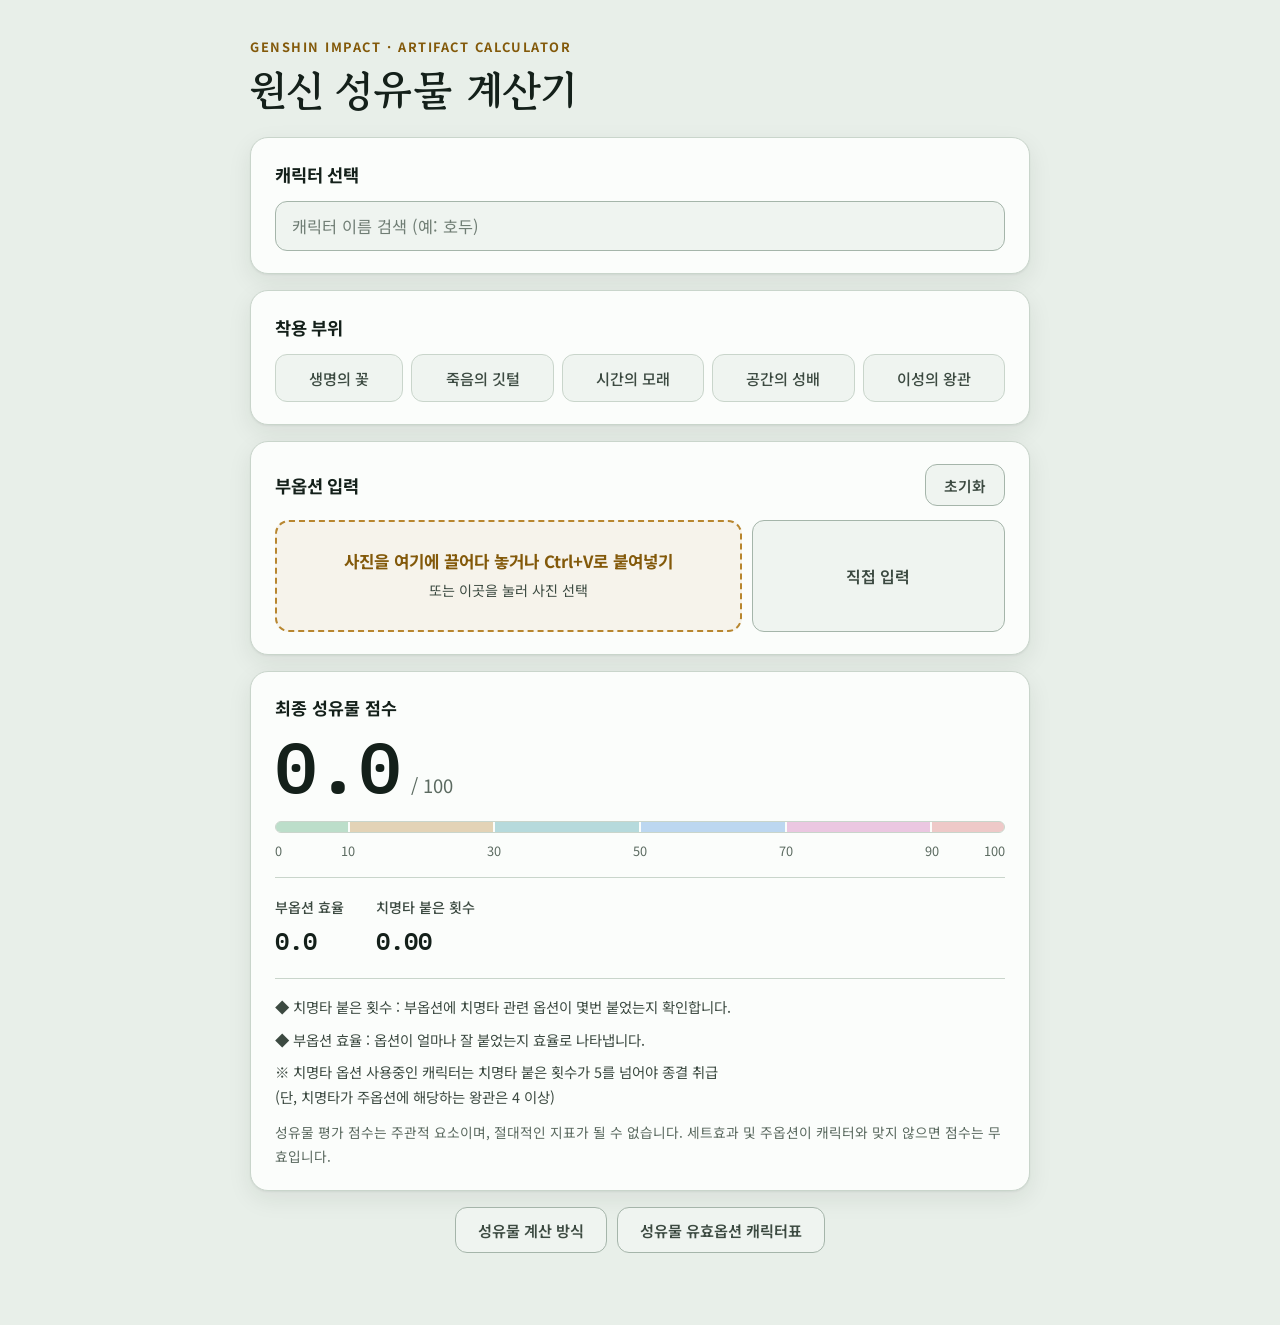
==== index.html @ 7a1e6293 "원신 성유물 계산기 배포 준비" ====
<!doctype html><html lang="ko"><head><meta charset="utf-8"><meta name="viewport" content="width=device-width, initial-scale=1"><title>원신 성유물 계산기</title>
<meta name="description" content="원신 성유물 스크린샷을 올리면 부옵션을 자동으로 읽고 0~100점으로 점수를 계산해 주는 무료 계산기">
<meta property="og:type" content="website"><meta property="og:title" content="원신 성유물 계산기"><meta property="og:description" content="스크린샷만 올리면 성유물 부옵션을 읽어서 0~100점으로 계산해 드려요">
<link rel="icon" href="data:image/svg+xml,%3Csvg xmlns='http://www.w3.org/2000/svg' viewBox='0 0 64 64'%3E%3Crect width='64' height='64' rx='14' fill='%23162220'/%3E%3Cpath d='M32 8l18 24-18 24-18-24z' fill='%23D9A85B'/%3E%3C/svg%3E">
<link rel="stylesheet" href="https://fonts.googleapis.com/css2?family=Gowun+Batang:wght@700&family=IBM+Plex+Mono:wght@500;600&family=Noto+Sans+KR:wght@400;500;700&display=swap">
<script src="tess/tesseract.min.js"></script>
<style>
  :root{
    --bg:#E8EFE9;
    --surface:#FBFDFB;
    --surface-2:#EFF4F0;
    --ink:#14201A;
    --ink-soft:#3C4A41;
    --ink-faint:#5B6A60;
    --border:#C9D5CB;
    --border-strong:#A5B5AA;
    --accent:#B8862F;
    --accent-text:#83590A;
    --ok:#1E9E5A;
    --t0:#1B8D4D;
    --t1:#A46505;
    --t2:#057F8B;
    --t3:#1B73D3;
    --t4:#C03C9F;
    --t5:#CB4247;
    --danger:#B83C2B;
    --shadow: 0 1px 2px rgba(20,32,26,0.06), 0 8px 24px rgba(20,32,26,0.08);
  }
  @media (prefers-color-scheme: dark){
    :root:not([data-theme="light"]){
      --bg:#0E1513;
      --surface:#16211E;
      --surface-2:#1D2C28;
      --ink:#EFF4EF;
      --ink-soft:#C5D1C8;
      --ink-faint:#95A69B;
      --border:#2B3A36;
      --border-strong:#41544B;
      --accent:#D9A85B;
      --accent-text:#EBC27A;
      --ok:#3DCB86;
      --t0:#3FB673;
      --t1:#D9932B;
      --t2:#2BB3C0;
      --t3:#4A9CF0;
      --t4:#E05DC0;
      --t5:#EE6468;
      --danger:#EE8C7B;
      --shadow: 0 1px 2px rgba(0,0,0,0.4), 0 12px 28px rgba(0,0,0,0.4);
    }
  }
  :root[data-theme="dark"]{
    --bg:#0E1513;
    --surface:#16211E;
    --surface-2:#1D2C28;
    --ink:#EFF4EF;
    --ink-soft:#C5D1C8;
    --ink-faint:#95A69B;
    --border:#2B3A36;
    --border-strong:#41544B;
    --accent:#D9A85B;
    --accent-text:#EBC27A;
    --ok:#3DCB86;
    --t0:#3FB673;
    --t1:#D9932B;
    --t2:#2BB3C0;
    --t3:#4A9CF0;
    --t4:#E05DC0;
    --t5:#EE6468;
    --danger:#EE8C7B;
    --shadow: 0 1px 2px rgba(0,0,0,0.4), 0 12px 28px rgba(0,0,0,0.4);
  }

  *{box-sizing:border-box;}
  [hidden]{display:none !important;}
  html{ -webkit-text-size-adjust:100%; }
  body{
    margin:0;
    background:var(--bg);
    color:var(--ink);
    font-family:'Noto Sans KR','Pretendard','Apple SD Gothic Neo','Malgun Gothic',system-ui,sans-serif;
    font-size:16px;
    line-height:1.65;
    -webkit-font-smoothing:antialiased;
  }
  .wrap{ max-width:820px; margin:0 auto; padding:0 20px 72px; }
  h1,h2,h3{ margin:0; text-wrap:balance; }
  h1{ font-family:'Gowun Batang','Noto Sans KR',serif; font-weight:700; }
  h2,h3{ font-weight:700; letter-spacing:-0.01em; }
  .mono{ font-family:'IBM Plex Mono',ui-monospace,monospace; font-variant-numeric:tabular-nums; }
  select, input, button{ font-family:inherit; }

  .topbar{ padding:36px 0 22px; }
  .eyebrow{ font-size:0.8rem; letter-spacing:0.12em; text-transform:uppercase; color:var(--accent-text); font-weight:700; }
  .topbar h1{ font-size:clamp(1.9rem,5vw,2.6rem); margin-top:6px; line-height:1.25; }

  .card{
    background:var(--surface); border:1px solid var(--border); border-radius:18px;
    box-shadow:var(--shadow); padding:22px 24px; margin-bottom:16px;
  }
  .card h2{ font-size:1.1rem; margin-bottom:12px; }
  .card .hint{ font-size:0.9rem; color:var(--ink-soft); margin:-6px 0 12px; display:block; }

  /* ---------- character picker ---------- */
  .char-search{ position:relative; }
  .char-search input[type="text"]{ height:50px; font-size:1.02rem; padding:0 16px; border-radius:12px; }
  .char-confirm{
    margin-top:8px; font-size:0.9rem; color:var(--ink-soft);
    display:flex; align-items:center; gap:8px; flex-wrap:wrap;
  }
  .char-confirm:empty{ display:none; }
  .char-confirm.unmatched{ color:var(--ink-faint); }

  /* ---------- slot picker ---------- */
  .slot-picker{ display:flex; gap:8px; flex-wrap:wrap; }
  .slot-btn{
    flex:1 1 auto; min-width:92px; min-height:48px; text-align:center; background:var(--surface-2);
    border:1px solid var(--border); color:var(--ink-soft); padding:8px 10px;
    border-radius:12px; font-size:0.95rem; font-weight:500; cursor:pointer;
    transition:background-color .15s ease, border-color .15s ease, color .15s ease;
  }
  .slot-btn:hover{ border-color:var(--border-strong); color:var(--ink); }
  .slot-btn.active{
    border-color:var(--accent); color:var(--accent-text); font-weight:700;
    background:color-mix(in srgb, var(--accent) 16%, var(--surface));
    box-shadow:inset 0 0 0 1px var(--accent);
  }
  .slot-btn:focus-visible, button:focus-visible, select:focus-visible, input:focus-visible, summary:focus-visible{
    outline:3px solid color-mix(in srgb, var(--accent) 60%, transparent); outline-offset:2px;
  }

  /* ---------- result ---------- */
  .result__top{ display:flex; flex-wrap:wrap; align-items:flex-end; gap:16px; justify-content:space-between; }
  .result__score{ display:flex; align-items:baseline; gap:10px; }
  .result__score .num{ font-size:clamp(3rem,11vw,4.4rem); font-weight:600; line-height:1; }
  .result__score .of100{ color:var(--ink-faint); font-size:1.15rem; }
  .result__label{ font-size:1.08rem; font-weight:700; margin-bottom:8px; }
  .pill{
    display:inline-flex; align-items:center; gap:8px;
    padding:7px 16px; border-radius:999px;
    font-size:1rem; font-weight:700; white-space:nowrap;
  }
  .pill__dot{ width:9px; height:9px; border-radius:50%; background:currentColor; }
  .gauge-track{
    position:relative; height:12px; border-radius:999px; overflow:hidden;
    display:flex; border:1px solid var(--border); margin-top:20px;
  }
  .gauge-track .zone{ display:block; height:100%; opacity:0.28; }
  .gauge-fill{
    position:absolute; left:0; top:0; bottom:0; width:0; background:var(--border-strong);
    transition:width 0.25s ease, background-color 0.25s ease;
  }
  .gauge-cut{ position:absolute; top:0; bottom:0; width:2px; background:var(--surface); transform:translateX(-1px); }
  .gauge-ticks{ position:relative; height:1.3em; margin-top:7px; font-size:0.8rem; color:var(--ink-faint); }
  .gauge-ticks span{ position:absolute; top:0; transform:translateX(-50%); }
  .gauge-ticks span:first-child{ transform:none; }
  .gauge-ticks span:last-child{ transform:translateX(-100%); }
  #score100{ transition:color 0.25s ease; }
  @media (prefers-reduced-motion: reduce){
    .gauge-fill, #score100{ transition:none; }
  }
  .stat-row{
    display:flex; gap:32px; margin-top:20px; padding-top:18px;
    border-top:1px solid var(--border); flex-wrap:wrap;
  }
  .stat-row .item .k{ font-size:0.88rem; color:var(--ink-soft); font-weight:500; }
  .stat-row .item .v{ font-size:1.5rem; font-weight:600; margin-top:2px; }
  .notes{ margin-top:18px; padding-top:16px; border-top:1px solid var(--border); font-size:0.9rem; color:var(--ink-soft); line-height:1.7; }
  .notes p{ margin:0 0 8px; }
  .notes .notes__warn{ margin:12px 0 0; color:var(--ink-faint); font-size:0.86rem; }

  /* ---------- checkboxes ---------- */
  .check{ display:inline-flex; align-items:center; gap:12px; cursor:pointer; color:var(--ink); font-size:1rem; }
  .cbx{
    appearance:none; -webkit-appearance:none; flex:none; margin:0; cursor:pointer;
    width:26px; height:26px; border-radius:8px; border:2px solid var(--border-strong);
    background:var(--surface-2); display:inline-grid; place-content:center;
    transition:background-color .12s ease, border-color .12s ease, box-shadow .12s ease;
  }
  .cbx::after{
    content:""; width:13px; height:7px; margin-top:-2px;
    border-left:3px solid #fff; border-bottom:3px solid #fff;
    transform:rotate(-45deg) scale(0); transition:transform .12s ease;
  }
  .cbx:hover:not(:disabled){ border-color:var(--ok); }
  .cbx:checked{
    background:var(--ok); border-color:var(--ok);
    box-shadow:0 0 0 4px color-mix(in srgb, var(--ok) 22%, transparent);
  }
  .cbx:checked::after{ transform:rotate(-45deg) scale(1); }
  .cbx:disabled{ cursor:not-allowed; opacity:0.4; }
  .cbx:checked:disabled{ opacity:1; box-shadow:none; }

  .corr-row{
    display:flex; align-items:center; padding:12px 0; border-bottom:1px solid var(--border);
  }
  .corr-row:first-child{ padding-top:4px; }
  .corr-row:last-child{ border-bottom:none; padding-bottom:0; }

  .substat-row{ display:grid; grid-template-columns:auto 1fr 104px; gap:12px; align-items:center; margin-bottom:12px; }
  .valid-check{ display:inline-flex; cursor:pointer; }
  select, input[type="number"], input[type="text"], input[type="password"]{
    background:var(--surface-2); border:1px solid var(--border-strong); color:var(--ink);
    border-radius:10px; height:46px; padding:0 14px; font-size:1rem; width:100%;
  }
  select{
    appearance:none; -webkit-appearance:none; padding-right:38px;
    background-image:url("data:image/svg+xml,%3Csvg xmlns='http://www.w3.org/2000/svg' width='14' height='9' viewBox='0 0 14 9'%3E%3Cpath d='M1.5 1.5 7 7l5.5-5.5' fill='none' stroke='%238A9A90' stroke-width='2' stroke-linecap='round' stroke-linejoin='round'/%3E%3C/svg%3E");
    background-repeat:no-repeat; background-position:right 14px center;
  }
  input::placeholder{ color:var(--ink-faint); opacity:0.85; }
  select:disabled, input[type="number"]:disabled{ opacity:0.8; cursor:not-allowed; }

  /* ---------- buttons ---------- */
  .reset-btn, .manual-btn, .edit-btn, .foot-btn{
    cursor:pointer; background:var(--surface-2); color:var(--ink-soft);
    border:1px solid var(--border-strong); min-height:42px; padding:0 18px; border-radius:12px;
    font-size:0.92rem; font-weight:600;
    transition:border-color .15s ease, color .15s ease, background-color .15s ease;
  }
  .reset-btn:hover, .manual-btn:hover, .edit-btn:hover, .foot-btn:hover{ border-color:var(--accent); color:var(--accent-text); }
  .manual-btn:disabled{ opacity:0.5; cursor:not-allowed; }
  .apply-btn{
    cursor:pointer; background:var(--accent); color:#16211B; border:1px solid var(--accent);
    min-height:44px; padding:0 30px; border-radius:12px; font-size:1rem; font-weight:700;
  }
  .apply-btn:hover{ filter:brightness(1.07); }

  /* ---------- photo upload ---------- */
  .photo-btn{
    position:relative; flex:2 1 0; cursor:pointer;
    display:flex; flex-direction:column; align-items:center; justify-content:center; gap:6px;
    text-align:center; padding:26px 16px; min-height:112px;
    border:2px dashed var(--accent); border-radius:14px; color:var(--accent-text);
    background:color-mix(in srgb, var(--accent) 8%, var(--surface));
    transition:background-color 0.15s ease, border-color 0.15s ease;
  }
  .photo-btn:hover, .photo-btn:focus-within{ background:color-mix(in srgb, var(--accent) 16%, var(--surface)); }
  .photo-btn__title{ font-size:1.05rem; font-weight:700; line-height:1.4; }
  .photo-btn__sub{ font-size:0.88rem; font-weight:400; color:var(--ink-soft); }
  .drag-over .photo-btn{ background:color-mix(in srgb, var(--accent) 28%, var(--surface)); border-style:solid; }
  .photo-btn input[type="file"]{
    position:absolute; width:1px; height:1px; overflow:hidden; opacity:0; pointer-events:none;
  }
  .photo-status{ margin-top:12px; font-size:0.95rem; color:var(--ink-soft); }
  .photo-status.err{ color:var(--danger); font-weight:500; }
  .link-btn{
    margin-top:8px; padding:0; background:none; border:none; cursor:pointer;
    font-size:0.9rem; color:var(--ink-soft); text-decoration:underline; text-underline-offset:4px;
  }
  .link-btn:hover{ color:var(--accent-text); }

  /* ---------- input card ---------- */
  .card-head{ display:flex; justify-content:space-between; align-items:center; margin-bottom:14px; }
  .card-head h2{ margin-bottom:0; }
  .input-actions{ display:flex; gap:10px; }
  .input-actions .manual-btn{ flex:1 1 0; min-height:112px; font-size:1rem; }
  @media (max-width:480px){ .input-actions{ flex-direction:column; } .input-actions .manual-btn{ min-height:48px; } }
  .editor-actions{ display:flex; justify-content:flex-end; gap:10px; margin-top:8px; }
  .editor-actions .edit-btn{ flex:0 0 auto; padding:0 26px; min-height:44px; }
  #subEditor{ margin-top:18px; }

  /* ---------- footer buttons ---------- */
  .foot-actions{ display:flex; gap:10px; flex-wrap:wrap; justify-content:center; margin-top:8px; }
  .foot-btn{ min-height:46px; padding:0 22px; font-size:0.95rem; }

  /* ---------- popups ---------- */
  .modal{
    position:fixed; inset:0; z-index:50; display:flex; align-items:center; justify-content:center;
    padding:56px 20px 24px; background:rgba(4,9,7,0.8);
  }
  .modal > img{ max-width:100%; max-height:100%; object-fit:contain; border-radius:10px; box-shadow:0 10px 40px rgba(0,0,0,0.5); }
  .modal__close{
    position:absolute; top:12px; right:14px; width:42px; height:42px; border-radius:50%; cursor:pointer;
    border:1px solid rgba(255,255,255,0.35); background:rgba(0,0,0,0.5); color:#fff; font-size:1.1rem;
  }
  .modal__close:hover{ background:rgba(255,255,255,0.18); }
  .dialog{
    position:relative; width:min(780px,100%); max-height:100%; overflow:auto;
    background:var(--surface); color:var(--ink); border:1px solid var(--border); border-radius:20px;
    box-shadow:0 20px 60px rgba(0,0,0,0.5); padding:28px 30px 32px;
  }
  .dialog__close{
    position:absolute; top:14px; right:14px; width:40px; height:40px; border-radius:50%; cursor:pointer;
    border:1px solid var(--border-strong); background:var(--surface-2); color:var(--ink-soft); font-size:1.05rem;
  }
  .dialog__close:hover{ border-color:var(--accent); color:var(--accent-text); }
  .dialog h2{ font-size:1.4rem; margin:0 44px 16px 0; }
  .dialog h3{ font-size:1.05rem; margin:22px 0 8px; color:var(--accent-text); }
  .dialog p{ margin:0 0 10px; color:var(--ink-soft); font-size:0.98rem; line-height:1.75; }
  .dialog ul{ margin:0 0 10px; padding-left:1.2em; color:var(--ink-soft); font-size:0.98rem; line-height:1.8; }
  .dialog li{ margin-bottom:2px; }
  .dialog b{ color:var(--ink); }
  .formula{
    margin:6px 0 12px; padding:10px 14px; border-radius:10px; background:var(--surface-2);
    border:1px solid var(--border); font-size:0.95rem; color:var(--ink); line-height:1.7;
  }
  .avg-table{ width:100%; border-collapse:collapse; margin:6px 0 12px; font-size:0.95rem; }
  .avg-table th, .avg-table td{ padding:8px 12px; text-align:left; border-bottom:1px solid var(--border); }
  .avg-table th{ color:var(--ink-faint); font-weight:500; font-size:0.86rem; }
  .avg-table td:last-child, .avg-table th:last-child{ text-align:right; }
  .table-search{ margin:4px 0 6px; }
  .table-sec{ margin-top:22px; }
  .table-sec h3{ margin-top:0; }
  .table-group{ display:flex; flex-wrap:wrap; gap:6px; margin:0 0 10px; }
  .chip{
    display:inline-block; padding:3px 11px; border-radius:999px; font-size:0.92rem; line-height:1.6;
    background:var(--surface-2); border:1px solid var(--border); color:var(--ink);
  }
  .chip--cond{ color:var(--ink-faint); border-style:dashed; }
  .table-note{ margin:6px 0 0; font-size:0.9rem; color:var(--ink-soft); }
  .table-legend{ font-size:0.9rem; color:var(--ink-faint); }
</style>

<div class="wrap">
  <header class="topbar">
    <div class="eyebrow">Genshin Impact · Artifact Calculator</div>
    <h1>원신 성유물 계산기</h1>
  </header>

  <div class="card">
    <h2>캐릭터 선택</h2>
    <div class="char-search">
      <input type="text" id="charSearch" list="charList" placeholder="캐릭터 이름 검색 (예: 호두)" autocomplete="off">
      <datalist id="charList"></datalist>
    </div>
    <div class="char-confirm" id="charConfirm"></div>
  </div>

  <div class="card">
    <h2>착용 부위</h2>
    <div class="slot-picker" id="slotPicker"></div>
  </div>

  <div class="card" id="inputCard">
    <div class="card-head">
      <h2>부옵션 입력</h2>
      <button class="reset-btn" id="resetBtn" type="button">초기화</button>
    </div>
    <div class="input-actions">
      <label class="photo-btn" for="photoInput">
        <span class="photo-btn__title" id="photoBtnLabel"></span>
        <span class="photo-btn__sub" id="photoBtnSub"></span>
        <input type="file" id="photoInput" accept="image/*">
      </label>
      <button class="manual-btn" id="manualBtn" type="button">직접 입력</button>
    </div>
    <div class="photo-status" id="photoStatus" hidden></div>
    <button class="link-btn" id="photoViewBtn" type="button" hidden>원본 사진 보기</button>
    <div id="subEditor" hidden>
      <div id="subRows"></div>
      <div class="editor-actions">
        <button class="edit-btn" id="editBtn" type="button" hidden>수정</button>
        <button class="apply-btn" id="applyBtn" type="button" hidden>적용</button>
      </div>
    </div>
  </div>

  <div class="card" id="corrCard">
    <h2>보정</h2>
    <p class="hint">유효한 옵션이지만 타 옵션에 비해 효율이 떨어지는 경우 선택</p>
    <div id="corrList"></div>
  </div>

  <div class="card result" id="resultCard">
    <div class="result__top">
      <div>
        <div class="result__label">최종 성유물 점수</div>
        <div class="result__score">
          <span class="num mono" id="score100">0.0</span>
          <span class="of100">/ 100</span>
        </div>
      </div>
      <span class="pill" id="gradePill" hidden><span class="pill__dot"></span><span id="gradeLabel"></span></span>
    </div>
    <div class="gauge-track" id="gaugeTrack">
      <span class="zone" style="width:10%;background:var(--t0)"></span>
      <span class="zone" style="width:20%;background:var(--t1)"></span>
      <span class="zone" style="width:20%;background:var(--t2)"></span>
      <span class="zone" style="width:20%;background:var(--t3)"></span>
      <span class="zone" style="width:20%;background:var(--t4)"></span>
      <span class="zone" style="width:10%;background:var(--t5)"></span>
      <div class="gauge-fill" id="gaugeFill"></div>
      <i class="gauge-cut" style="left:10%"></i>
      <i class="gauge-cut" style="left:30%"></i>
      <i class="gauge-cut" style="left:50%"></i>
      <i class="gauge-cut" style="left:70%"></i>
      <i class="gauge-cut" style="left:90%"></i>
    </div>
    <div class="gauge-ticks">
      <span style="left:0">0</span><span style="left:10%">10</span><span style="left:30%">30</span><span style="left:50%">50</span><span style="left:70%">70</span><span style="left:90%">90</span><span style="left:100%">100</span>
    </div>
    <div class="stat-row">
      <div class="item"><div class="k">부옵션 효율</div><div class="v mono" id="efficiency">0.0</div></div>
      <div class="item"><div class="k">치명타 붙은 횟수</div><div class="v mono" id="critCount">0.0</div></div>
    </div>
    <div class="notes">
      <p>◆ 치명타 붙은 횟수 : 부옵션에 치명타 관련 옵션이 몇번 붙었는지 확인합니다.</p>
      <p>◆ 부옵션 효율 : 옵션이 얼마나 잘 붙었는지 효율로 나타냅니다.</p>
      <p>※ 치명타 옵션 사용중인 캐릭터는 치명타 붙은 횟수가 5를 넘어야 종결 취급<br>(단, 치명타가 주옵션에 해당하는 왕관은 4 이상)</p>
      <p class="notes__warn">성유물 평가 점수는 주관적 요소이며, 절대적인 지표가 될 수 없습니다. 세트효과 및 주옵션이 캐릭터와 맞지 않으면 점수는 무효입니다.</p>
    </div>
  </div>

  <div class="foot-actions">
    <button class="foot-btn" id="methodBtn" type="button">성유물 계산 방식</button>
    <button class="foot-btn" id="tableBtn" type="button">성유물 유효옵션 캐릭터표</button>
  </div>
</div>

<div class="modal" id="photoModal" role="dialog" aria-modal="true" aria-label="원본 사진" hidden>
  <button class="modal__close" id="photoModalClose" type="button" aria-label="닫기">✕</button>
  <img id="photoModalImg" alt="올린 원본 사진">
</div>

<div class="modal" id="methodModal" role="dialog" aria-modal="true" aria-labelledby="methodTitle" hidden>
  <div class="dialog">
    <button class="dialog__close" type="button" aria-label="닫기">✕</button>
    <h2 id="methodTitle">성유물 계산 방식</h2>

    <h3>1. 부옵션 평균값</h3>
    <p>부옵션이 한 번 강화될 때 붙는 수치의 평균값을 기준으로 삼아요. 옵션 수치를 이 평균값으로 나누면, 평균적으로 몇 번 강화된 것과 같은지 알 수 있어요.</p>
    <table class="avg-table">
      <thead><tr><th>옵션</th><th>평균값</th></tr></thead>
      <tbody>
        <tr><td>치명타 확률</td><td>3.3%</td></tr>
        <tr><td>치명타 피해</td><td>6.6%</td></tr>
        <tr><td>원소충전효율</td><td>5.5%</td></tr>
        <tr><td>원소마스터리</td><td>19.75</td></tr>
        <tr><td>공격력%</td><td>4.975%</td></tr>
        <tr><td>HP%</td><td>4.975%</td></tr>
        <tr><td>방어력%</td><td>6.2%</td></tr>
        <tr><td>공격력 (고정 수치)</td><td>16.75</td></tr>
        <tr><td>HP (고정 수치)</td><td>254</td></tr>
        <tr><td>방어력 (고정 수치)</td><td>19.75</td></tr>
      </tbody>
    </table>

    <h3>2. 유효옵션 점수</h3>
    <p>유효로 체크한 옵션만 점수에 더해요.</p>
    <ul>
      <li><b>% 옵션, 원소마스터리</b> : 수치 ÷ 평균값</li>
      <li><b>고정 수치 옵션 (공격력·HP·방어력)</b> : 캐릭터의 기초 스탯(Lv.90, 무기 제외)을 반영해서 환산해요.</li>
    </ul>
    <div class="formula">(수치 ÷ 평균값) ÷ 기초 스탯 × 100 ÷ 기준값<br>기준값 : 공격력·HP는 4.975, 방어력은 6.2</div>
    <p>기초 스탯이 큰 캐릭터일수록 고정 수치 옵션의 점수가 낮게 계산돼요.</p>

    <h3>3. 보정</h3>
    <p>공격력·HP·원소마스터리 중 유효하긴 하지만 다른 옵션에 비해 효율이 떨어지는 경우, 보정을 선택하면 그 옵션(% 옵션과 고정 수치 모두)의 점수를 절반(×0.5)으로 계산해요.</p>

    <h3>4. 최종 점수</h3>
    <div class="formula">합산 점수 = 유효옵션 점수의 합 × 10<br>최종 점수 = 합산 점수 ÷ 부위 기준값 × 100</div>
    <ul>
      <li>생명의 꽃 · 죽음의 깃털 : 100</li>
      <li>시간의 모래 : 90</li>
      <li>공간의 성배 · 이성의 왕관 : 80</li>
    </ul>
    <p>부위 기준값을 넘으면 100점을 넘을 수도 있어요.</p>

    <h3>5. 등급</h3>
    <ul>
      <li>10점 미만 : 쓰레기</li>
      <li>10점 이상 : 강화재료</li>
      <li>30점 이상 : 임시 성유물</li>
      <li>50점 이상 : 준종결</li>
      <li>70점 이상 : 종결</li>
      <li>90점 이상 : 비틱</li>
    </ul>

    <h3>6. 부옵션 효율, 치명타 붙은 횟수</h3>
    <div class="formula">부옵션 효율 = (모든 부옵션의 수치 ÷ 평균값)의 합 × 10<br>치명타 붙은 횟수 = 치명타 확률 ÷ 3.3 + 치명타 피해 ÷ 6.6</div>
    <p>유효로 체크했는지와 상관없이 부옵션 4개를 모두 계산해요.</p>
  </div>
</div>

<div class="modal" id="tableModal" role="dialog" aria-modal="true" aria-labelledby="tableTitle" hidden>
  <div class="dialog">
    <button class="dialog__close" type="button" aria-label="닫기">✕</button>
    <h2 id="tableTitle">성유물 유효옵션 캐릭터표</h2>
    <input type="text" class="table-search" id="tableSearch" placeholder="캐릭터 이름 검색" autocomplete="off">
    <p class="table-legend">(6돌) 같은 돌파 표시가 붙은 항목은 캐릭터를 골라도 자동으로 체크되지 않아요.</p>
    <div id="tableBody"></div>
  </div>
</div>

<script>
(function(){
  "use strict";

  var STAT_TYPES = [
    {key:"cr",       label:"치명타 확률%",   avg:3.3,   kind:"pct",  corr:null},
    {key:"cd",       label:"치명타 피해%",   avg:6.6,   kind:"pct",  corr:null},
    {key:"em",       label:"원소마스터리",    avg:19.75, kind:"pct",  corr:"em"},
    {key:"er",       label:"원소충전효율%",  avg:5.5,   kind:"pct",  corr:null},
    {key:"atk_pct",  label:"공격력%",        avg:4.975, kind:"pct",  corr:"atk"},
    {key:"atk_flat", label:"공격력",         avg:16.75, kind:"flat", base:"atk", corr:"atk"},
    {key:"hp_pct",   label:"체력%",          avg:4.975, kind:"pct",  corr:"hp"},
    {key:"hp_flat",  label:"체력",           avg:254,   kind:"flat", base:"hp",  corr:"hp"},
    {key:"def_pct",  label:"방어력%",        avg:6.2,   kind:"pct",  corr:null},
    {key:"def_flat", label:"방어력",         avg:19.75, kind:"flat", base:"def", corr:null}
  ];
  var STAT_MAP = {};
  STAT_TYPES.forEach(function(s){ STAT_MAP[s.key] = s; });

  var CORR_GROUPS = [
    {key:"atk", label:"공격력 보정"},
    {key:"hp",  label:"HP 보정"},
    {key:"em",  label:"원소마스터리 보정"}
  ];

  var SLOTS = [
    {key:"flower",  label:"생명의 꽃",   denom:100},
    {key:"feather", label:"죽음의 깃털", denom:100},
    {key:"sands",   label:"시간의 모래", denom:90},
    {key:"goblet",  label:"공간의 성배", denom:80},
    {key:"circlet", label:"이성의 왕관", denom:80}
  ];

  // Genshin Impact Fandom Wiki - Character Comparison (Lv.90 base stats, no weapon)
  var CHARACTERS = [
    ["아이노","Aino",11201,242,607],["알베도","Albedo",13225,251,876],["알하이탐","Alhaitham",13348,313,781],
    ["에일로이","Aloy",10898,233,676],["알료샤","Alyosha",11962,265,702],["엠버","Amber",9461,223,600],
    ["아라타키 이토","Arataki Itto",12858,227,959],["아를레키노","Arlecchino",13103,342,764],
    ["백출","Baizhu",13348,192,499],["바바라","Barbara",9787,159,668],["북두","Beidou",13049,225,648],
    ["베넷","Bennett",12397,191,771],["캔디스","Candace",10874,212,682],["샤를로트","Charlotte",10766,173,546],
    ["차스카","Chasca",9796,346,614],["슈브르즈","Chevreuse",11962,193,604],["치오리","Chiori",11437,322,953],
    ["중운","Chongyun",10983,223,648],["시틀라리","Citlali",11633,126,763],["클로린드","Clorinde",12956,337,783],
    ["콜레이","Collei",9787,199,600],["콜롬비나","Columbina",14695,95,514],["사이노","Cyno",12490,318,859],
    ["달리아","Dahlia",12506,189,559],["데히야","Dehya",15674,265,627],["다이루크","Diluc",12980,334,783],
    ["디오나","Diona",9569,212,600],["도리","Dori",12397,223,723],["두린","Durin",12429,346,822],
    ["에밀리","Emilie",13568,334,730],["에스코피에","Escoffier",13348,346,731],["유라","Eula",13225,342,750],
    ["파루잔","Faruzan",9569,196,627],["피슬","Fischl",9189,244,593],["플린스","Flins",12490,351,808],
    ["프레미네","Freminet",12071,254,708],["푸리나","Furina",15307,243,695],["가명","Gaming",11418,301,702],
    ["감우","Ganyu",9796,334,630],["고로","Gorou",9569,182,648],["호두","Hu Tao",15552,106,876],
    ["얀사","Iansan",10657,257,638],["이파","Ifa",10081,178,605],["일루가","Illuga",11962,191,813],
    ["이네파","Ineffa",12613,330,827],["야호다","Jahoda",9646,223,580],["진","Jean",14695,239,768],
    ["카치나","Kachina",11799,216,792],["카에데하라 카즈하","Kaedehara Kazuha",13348,296,806],
    ["케이아","Kaeya",11636,223,791],["카미사토 아야카","Kamisato Ayaka",12858,342,783],
    ["카미사토 아야토","Kamisato Ayato",13715,298,768],["카베","Kaveh",11962,233,750],["각청","Keqing",13103,322,799],
    ["키니치","Kinich",12858,332,801],["키라라","Kirara",12179,223,546],["클레","Klee",10286,310,614],
    ["쿠죠 사라","Kujou Sara",9569,195,627],["쿠키 시노부","Kuki Shinobu",12288,212,750],
    ["남연","Lan Yan",9243,250,580],["라우마","Lauma",10653,254,668],["레일라","Layla",11092,216,655],
    ["린네아","Linnea",9894,143,906],["리사","Lisa",9569,231,573],["로엔","Lohen",12858,344,783],
    ["리넷","Lynette",12397,231,711],["리니","Lyney",11021,318,537],["마비카","Mavuika",12552,358,791],
    ["미카","Mika",12506,223,713],["모나","Mona",10409,287,653],["말라니","Mualani",15184,181,570],
    ["나히다","Nahida",10360,298,630],["나비아","Navia",12650,351,793],["네페르","Nefer",12703,344,799],
    ["느비예트","Neuvillette",14695,208,576],["니콜","Nicole",10409,342,562],["닐루","Nilou",15184,229,728],
    ["응광","Ningguang",9787,212,573],["노엘","Noelle",12071,191,798],["오데트","Odette",12980,334,786],
    ["올로룬","Ororon",9243,244,586],["프루네","Prune",9678,220,580],["치치","Qiqi",12368,287,922],
    ["라이덴 쇼군","Raiden Shogun",12907,337,789],["레이저","Razor",11962,233,750],["로자리아","Rosaria",12288,240,709],
    ["산드로네","Sandrone",13225,342,752],["산고노미야 코코미","Sangonomiya Kokomi",13470,234,657],
    ["사유","Sayu",11853,244,744],["세토스","Sethos",9787,227,559],["신학","Shenhe",12992,303,830],
    ["시카노인 헤이조","Shikanoin Heizou",10657,225,683],["시그윈","Sigewinne",13348,192,499],
    ["스커크","Skirk",12417,358,806],["설탕","Sucrose",9243,169,702],["타르탈리아","Tartaglia",13103,301,814],
    ["토마","Thoma",10331,201,750],["타이나리","Tighnari",10849,267,630],
    ["바레사","Varesa",12699,356,781],["바르카","Varka",12613,352,795],["벤티","Venti",10531,263,668],
    ["방랑자","Wanderer",10164,327,607],["라이오슬리","Wriothesley",13592,310,763],["향릉","Xiangling",10874,225,668],
    ["한운","Xianyun",10409,334,572],["소","Xiao",12735,349,799],["실로닌","Xilonen",12405,275,929],
    ["행추","Xingqiu",10222,201,757],["신염","Xinyan",11201,248,798],["야에 미코","Yae Miko",10372,339,568],
    ["연비","Yanfei",9352,240,586],["요요","Yaoyao",12288,212,750],["야란","Yelan",14450,243,547],
    ["요이미야","Yoimiya",10164,322,614],["유메미즈키 미즈키","Yumemizuki Mizuki",12735,215,757],
    ["운근","Yun Jin",10657,191,734],["종려","Zhongli",14695,251,737],["자백","Zibai",12919,224,956]
  ].map(function(a){ return {ko:a[0], en:a[1], hp:a[2], atk:a[3], def:a[4]}; });

  // BEGIN CHAR_BUILDS - generated from 성유물 점수 유효옵션 캐릭터표.md
  // v: stats that count as valid, h: groups scored with the x0.5 correction.
  // Entries marked with a constellation condition (6돌, 4돌이상) are left out on purpose.
  var CHAR_BUILDS = {
    "아이노":{v:["cr","cd","em","er"],h:[]},
    "알베도":{v:["cr","cd","er","atk_pct","atk_flat","def_pct","def_flat"],h:["atk"]},
    "알하이탐":{v:["cr","cd","em","er","atk_pct","atk_flat"],h:["atk"]},
    "에일로이":{v:["cr","cd","em","er","atk_pct","atk_flat"],h:["em"]},
    "알료샤":{v:["cr","er","atk_pct","atk_flat"],h:[]},
    "엠버":{v:["cr","cd","em","er","atk_pct","atk_flat"],h:[]},
    "아라타키 이토":{v:["cr","cd","er","atk_pct","atk_flat","def_pct","def_flat"],h:["atk"]},
    "아를레키노":{v:["cr","cd","em","er","atk_pct","atk_flat"],h:["em"]},
    "백출":{v:["er","hp_pct","hp_flat"],h:[]},
    "바바라":{v:["er","hp_pct","hp_flat"],h:[]},
    "북두":{v:["cr","cd","er","atk_pct","atk_flat"],h:[]},
    "베넷":{v:["er","hp_pct","hp_flat"],h:[]},
    "캔디스":{v:["cr","er","hp_pct","hp_flat"],h:[]},
    "샤를로트":{v:["er","atk_pct","atk_flat"],h:[]},
    "차스카":{v:["cr","cd","em","er","atk_pct","atk_flat"],h:["em"]},
    "슈브르즈":{v:["er","hp_pct","hp_flat"],h:[]},
    "치오리":{v:["cr","cd","atk_pct","atk_flat","def_pct","def_flat"],h:["atk"]},
    "중운":{v:["cr","cd","er","atk_pct","atk_flat"],h:[]},
    "시틀라리":{v:["cr","cd","em","er","atk_pct","atk_flat"],h:["atk"]},
    "클로린드":{v:["cr","cd","em","er","atk_pct","atk_flat"],h:["em"]},
    "콜레이":{v:["cr","cd","em","er","atk_pct","atk_flat"],h:[]},
    "콜롬비나":{v:["cr","cd","er","hp_pct","hp_flat"],h:[]},
    "사이노":{v:["cr","cd","em","er","atk_pct","atk_flat"],h:["atk"]},
    "달리아":{v:["er","hp_pct","hp_flat"],h:[]},
    "데히야":{v:["cr","cd","em","er","atk_pct","atk_flat","hp_pct","hp_flat"],h:[]},
    "다이루크":{v:["cr","cd","em","atk_pct","atk_flat"],h:["em"]},
    "디오나":{v:["er","hp_pct","hp_flat"],h:[]},
    "도리":{v:["cr","cd","er","atk_pct","atk_flat","hp_pct","hp_flat"],h:[]},
    "두린":{v:["cr","cd","er","atk_pct","atk_flat"],h:[]},
    "에밀리":{v:["cr","cd","er","atk_pct","atk_flat"],h:[]},
    "에스코피에":{v:["cr","cd","er","atk_pct","atk_flat"],h:[]},
    "유라":{v:["cr","cd","er","atk_pct","atk_flat"],h:[]},
    "파루잔":{v:["cr","cd","er","atk_pct","atk_flat"],h:[]},
    "피슬":{v:["cr","cd","em","atk_pct","atk_flat"],h:[]},
    "플린스":{v:["cr","cd","em","er","atk_pct","atk_flat"],h:["em"]},
    "프레미네":{v:["cr","cd","er","atk_pct","atk_flat"],h:[]},
    "푸리나":{v:["cr","cd","er","hp_pct","hp_flat"],h:[]},
    "가명":{v:["cr","cd","em","er","atk_pct","atk_flat"],h:[]},
    "감우":{v:["cr","cd","em","er","atk_pct","atk_flat"],h:[]},
    "고로":{v:["er","def_pct","def_flat"],h:[]},
    "호두":{v:["cr","cd","em","er","atk_pct","atk_flat","hp_pct","hp_flat"],h:["atk"]},
    "얀사":{v:["er","atk_pct","atk_flat"],h:[]},
    "이파":{v:["cr","cd","em","er","atk_pct","atk_flat"],h:["em"]},
    "일루가":{v:["cr","em","er"],h:[]},
    "이네파":{v:["cr","cd","em","er","atk_pct","atk_flat"],h:[]},
    "야호다":{v:["er","atk_pct","atk_flat"],h:[]},
    "진":{v:["cr","er","atk_pct","atk_flat"],h:[]},
    "카치나":{v:["cr","cd","er","def_pct","def_flat"],h:[]},
    "카에데하라 카즈하":{v:["em","er","atk_pct","atk_flat"],h:["atk"]},
    "케이아":{v:["cr","cd","er","atk_pct","atk_flat"],h:[]},
    "카미사토 아야카":{v:["cr","cd","er","atk_pct","atk_flat"],h:[]},
    "카미사토 아야토":{v:["cr","cd","em","er","atk_pct","atk_flat","hp_pct","hp_flat"],h:["hp","em"]},
    "카베":{v:["cr","cd","em","er","atk_pct","atk_flat"],h:[]},
    "각청":{v:["cr","cd","em","atk_pct","atk_flat"],h:["em"]},
    "키니치":{v:["cr","cd","er","atk_pct","atk_flat"],h:[]},
    "키라라":{v:["em","er","hp_pct","hp_flat"],h:[]},
    "클레":{v:["cr","cd","em","atk_pct","atk_flat"],h:["em"]},
    "쿠죠 사라":{v:["cr","cd","er","atk_pct","atk_flat"],h:[]},
    "쿠키 시노부":{v:["em","er","hp_pct","hp_flat"],h:[]},
    "남연":{v:["cr","cd","em","er","atk_pct","atk_flat"],h:["em"]},
    "라우마":{v:["em","er"],h:[]},
    "레일라":{v:["er","hp_pct","hp_flat"],h:[]},
    "린네아":{v:["cr","cd","em","er","def_pct","def_flat"],h:[]},
    "리사":{v:["cr","cd","em","er","atk_pct","atk_flat"],h:[]},
    "로엔":{v:["cr","cd","er","atk_pct","atk_flat"],h:[]},
    "리넷":{v:["cr","cd","er","atk_pct","atk_flat"],h:[]},
    "리니":{v:["cr","cd","er","atk_pct","atk_flat"],h:[]},
    "마비카":{v:["cr","cd","em","atk_pct","atk_flat"],h:[]},
    "미카":{v:["er","hp_pct","hp_flat"],h:[]},
    "모나":{v:["cr","cd","er","atk_pct","atk_flat"],h:[]},
    "말라니":{v:["cr","cd","em","er","hp_pct","hp_flat"],h:[]},
    "나히다":{v:["cr","cd","em","er","atk_pct","atk_flat"],h:["atk"]},
    "나비아":{v:["cr","cd","er","atk_pct","atk_flat"],h:[]},
    "네페르":{v:["cr","cd","em","er","atk_pct","atk_flat"],h:["atk"]},
    "느비예트":{v:["cr","cd","er","hp_pct","hp_flat"],h:[]},
    "니콜":{v:["er","atk_pct","atk_flat"],h:[]},
    "닐루":{v:["em","er","hp_pct","hp_flat"],h:["em"]},
    "응광":{v:["cr","cd","atk_pct","atk_flat"],h:[]},
    "노엘":{v:["cr","cd","atk_pct","atk_flat","def_pct","def_flat"],h:["atk"]},
    "오데트":{v:["cr","cd","em","atk_pct","atk_flat"],h:[]},
    "올로룬":{v:["cr","cd","em","er","atk_pct","atk_flat"],h:["em"]},
    "프루네":{v:["er","atk_pct","atk_flat"],h:[]},
    "치치":{v:["er","atk_pct","atk_flat"],h:[]},
    "라이덴 쇼군":{v:["cr","cd","er","atk_pct","atk_flat"],h:[]},
    "레이저":{v:["cr","cd","em","atk_pct","atk_flat"],h:[]},
    "로자리아":{v:["cr","cd","em","er","atk_pct","atk_flat"],h:[]},
    "산드로네":{v:["cr","cd","em","er","atk_pct","atk_flat"],h:[]},
    "산고노미야 코코미":{v:["em","er","atk_pct","atk_flat","hp_pct","hp_flat"],h:["atk","em"]},
    "사유":{v:["cr","em","er","atk_pct","atk_flat"],h:[]},
    "세토스":{v:["cr","cd","em","er","atk_pct","atk_flat"],h:[]},
    "신학":{v:["er","atk_pct","atk_flat"],h:[]},
    "시카노인 헤이조":{v:["cr","cd","er","atk_pct","atk_flat"],h:[]},
    "시그윈":{v:["er","hp_pct","hp_flat"],h:[]},
    "스커크":{v:["cr","cd","atk_pct","atk_flat"],h:[]},
    "설탕":{v:["em","er"],h:[]},
    "타르탈리아":{v:["cr","cd","em","er","atk_pct","atk_flat"],h:["em"]},
    "토마":{v:["em","er","hp_pct","hp_flat"],h:[]},
    "타이나리":{v:["cr","cd","em","er","atk_pct","atk_flat"],h:["atk"]},
    "바레사":{v:["cr","cd","er","atk_pct","atk_flat"],h:[]},
    "바르카":{v:["cr","cd","atk_pct","atk_flat"],h:[]},
    "벤티":{v:["cr","cd","em","er","atk_pct","atk_flat"],h:[]},
    "방랑자":{v:["cr","cd","er","atk_pct","atk_flat"],h:[]},
    "라이오슬리":{v:["cr","cd","em","atk_pct","atk_flat"],h:["em"]},
    "향릉":{v:["cr","cd","em","er","atk_pct","atk_flat"],h:[]},
    "한운":{v:["er","atk_pct","atk_flat"],h:[]},
    "소":{v:["cr","cd","er","atk_pct","atk_flat"],h:[]},
    "실로닌":{v:["er","def_pct","def_flat"],h:[]},
    "행추":{v:["cr","cd","er","atk_pct","atk_flat"],h:[]},
    "신염":{v:["cr","cd","er","atk_pct","atk_flat","def_pct","def_flat"],h:[]},
    "야에 미코":{v:["cr","cd","em","er","atk_pct","atk_flat"],h:["em"]},
    "연비":{v:["cr","cd","em","er","atk_pct","atk_flat"],h:["em"]},
    "요요":{v:["em","er","hp_pct","hp_flat"],h:[]},
    "야란":{v:["cr","cd","er","hp_pct","hp_flat"],h:[]},
    "요이미야":{v:["cr","cd","em","er","atk_pct","atk_flat"],h:["em"]},
    "유메미즈키 미즈키":{v:["em","er","atk_pct","atk_flat"],h:["atk"]},
    "운근":{v:["er","def_pct","def_flat"],h:[]},
    "종려":{v:["cr","cd","er","atk_pct","atk_flat","hp_pct","hp_flat"],h:[]},
    "자백":{v:["cr","cd","er","def_pct","def_flat"],h:[]}
  };
  // END CHAR_BUILDS
  // BEGIN CHAR_TABLE - the memo, generated from 성유물 점수 유효옵션 캐릭터표.md
  var CHAR_TABLE = [{"title": "공격력%, 공격력", "groups": [["다이루크", "클레", "요이미야", "데히야", "리니", "아를레키노", "마비카", "두린", "니콜"], ["엠버", "향릉", "신염", "연비", "가명"], ["모나", "타르탈리아", "카미사토 아야토", "행추"], ["진", "벤티", "소", "방랑자", "한운", "차스카", "사유", "시카노인 헤이조", "파루잔", "리넷", "남연", "이파", "야호다", "바르카", "프루네"], ["각청", "라이덴 쇼군", "야에 미코", "클로린드", "바레사", "이네파", "플린스", "리사", "레이저", "북두", "피슬", "쿠죠 사라", "도리", "세토스", "올로룬", "얀사"], ["에밀리", "키니치", "콜레이", "카베"], ["치치", "감우", "유라", "카미사토 아야카", "신학", "라이오슬리", "케이아", "중운", "로자리아", "프레미네", "샤를로트", "에일로이", "에스코피에", "스커크", "로엔"], ["종려", "나비아", "응광"], ["산드로네", "알료샤", "오데트"]], "notes": []}, {"title": "공격력%, 공격력 (유효하나 효율 떨어짐 / ×0.5 보정)", "groups": [["나히다", "타이나리", "알하이탐", "사이노", "산고노미야 코코미", "노엘", "알베도", "아라타키 이토", "치오리", "호두", "카에데하라 카즈하", "시틀라리", "유메미즈키 미즈키", "네페르"]], "notes": []}, {"title": "방어력%, 방어력", "groups": [["신염"], ["알베도", "아라타키 이토", "치오리", "실로닌", "노엘", "운근", "고로", "카치나", "자백", "린네아"]], "notes": []}, {"title": "HP%, HP", "groups": [["호두", "데히야", "토마", "슈브르즈", "베넷"], ["산고노미야 코코미", "야란", "닐루", "느비예트", "푸리나", "시그윈", "말라니", "콜롬비나", "바바라", "캔디스", "달리아"], ["쿠키 시노부", "도리"], ["백출", "요요", "키라라"], ["디오나", "레일라", "미카"], ["종려"]], "notes": []}, {"title": "HP%, HP (유효하나 효율 떨어짐 / ×0.5 보정)", "groups": [["카미사토 아야토"]], "notes": []}, {"title": "치명타확률", "groups": [["다이루크", "클레", "호두", "요이미야", "데히야", "리니", "아를레키노", "마비카", "두린"], ["모나", "타르탈리아", "카미사토 아야토", "야란", "느비예트", "푸리나", "말라니", "콜롬비나"], ["닐루(6돌)", "시그윈(4돌이상)"], ["진", "벤티", "소", "방랑자", "차스카", "바르카"], ["카에데하라 카즈하(6돌)", "한운(6돌)"], ["각청", "라이덴 쇼군", "야에 미코", "사이노", "클로린드", "바레사", "이네파", "플린스"], ["타이나리", "나히다", "알하이탐", "에밀리", "키니치", "라우마(6돌)", "네페르"], ["감우", "유라", "카미사토 아야카", "라이오슬리", "시틀라리", "에스코피에", "스커크"], ["종려", "알베도", "아라타키 이토", "나비아", "치오리"], ["엠버", "향릉", "신염", "연비", "가명"], ["행추", "캔디스", "아이노"], ["사유", "시카노인 헤이조", "파루잔", "리넷", "남연", "이파"], ["리사", "레이저", "북두", "피슬", "쿠죠 사라", "도리", "세토스", "올로룬"], ["콜레이", "카베"], ["케이아", "중운", "로자리아", "프레미네", "에일로이", "로엔"], ["실로닌(6돌)", "응광", "노엘", "카치나", "자백", "일루가", "린네아"], ["산드로네", "알료샤", "오데트"]], "notes": []}, {"title": "치명타피해", "groups": [["다이루크", "클레", "호두", "요이미야", "데히야", "리니", "아를레키노", "마비카", "두린"], ["모나", "타르탈리아", "카미사토 아야토", "야란", "느비예트", "푸리나", "말라니", "콜롬비나"], ["닐루(6돌)", "시그윈(4돌이상)"], ["벤티", "소", "방랑자", "차스카", "바르카"], ["카에데하라 카즈하(6돌)", "한운(6돌)"], ["각청", "라이덴 쇼군", "야에 미코", "사이노", "클로린드", "바레사", "이네파", "플린스"], ["타이나리", "나히다", "알하이탐", "에밀리", "키니치", "라우마(6돌)", "네페르"], ["감우", "유라", "카미사토 아야카", "라이오슬리", "시틀라리", "에스코피에", "스커크"], ["종려", "알베도", "아라타키 이토", "나비아", "치오리"], ["엠버", "향릉", "신염", "연비", "가명"], ["행추", "아이노"], ["시카노인 헤이조", "파루잔", "리넷", "남연", "이파"], ["리사", "레이저", "북두", "피슬", "쿠죠 사라", "도리", "세토스", "올로룬"], ["콜레이", "카베"], ["케이아", "중운", "로자리아", "프레미네", "에일로이", "로엔"], ["실로닌(6돌)", "응광", "노엘", "카치나", "자백", "린네아"], ["산드로네", "오데트"]], "notes": []}, {"title": "원소충전효율", "groups": [["호두", "요이미야", "데히야", "리니", "아를레키노", "두린", "니콜"], ["향릉", "베넷", "신염", "연비", "토마", "슈브르즈", "가명", "엠버"], ["모나", "타르탈리아", "산고노미야 코코미", "카미사토 아야토", "야란", "닐루", "느비예트", "푸리나", "시그윈", "말라니", "콜롬비나", "행추", "캔디스", "바바라", "달리아", "아이노"], ["진", "벤티", "소", "카에데하라 카즈하", "방랑자", "한운", "차스카", "유메미즈키 미즈키", "프루네"], ["설탕", "사유", "시카노인 헤이조", "파루잔", "리넷", "남연", "이파", "야호다"], ["라이덴 쇼군", "야에 미코", "사이노", "클로린드", "바레사", "이네파", "플린스"], ["리사", "북두", "쿠죠 사라", "도리", "세토스", "쿠키 시노부", "올로룬", "얀사"], ["타이나리", "나히다", "알하이탐", "백출", "에밀리", "키니치", "라우마", "네페르"], ["콜레이", "요요", "카베", "키라라"], ["치치", "감우", "유라", "카미사토 아야카", "신학", "시틀라리"], ["케이아", "중운", "디오나", "로자리아", "레일라", "미카", "프레미네", "샤를로트", "에일로이", "에스코피에", "로엔"], ["종려", "알베도", "아라타키 이토", "나비아", "실로닌"], ["고로", "운근", "카치나", "자백", "일루가", "린네아"], ["산드로네", "알료샤", "오데트(4돌이상)"]], "notes": ["※ 캐릭터의 원소충전효율이 130% 이상 필요한 경우 유효옵션으로 간주합니다."]}, {"title": "원소마스터리", "groups": [["호두", "데히야", "마비카", "향릉", "가명", "토마", "엠버"], ["말라니", "아이노"], ["카에데하라 카즈하", "벤티", "유메미즈키 미즈키", "설탕", "사유"], ["사이노", "이네파", "리사", "피슬", "레이저", "쿠키 시노부", "세토스"], ["타이나리", "나히다", "알하이탐", "라우마", "네페르", "콜레이", "요요", "카베", "키라라"], ["감우", "시틀라리", "로자리아"], ["일루가", "린네아"], ["산드로네", "오데트"]], "notes": []}, {"title": "원소마스터리 보정 (유효하나 효율 떨어짐 / ×0.5 보정)", "groups": [["아를레키노", "다이루크", "요이미야", "연비", "클레"], ["야에 미코", "각청", "클로린드", "플린스", "올로룬"], ["카미사토 아야토", "타르탈리아", "산고노미야 코코미", "닐루"], ["라이오슬리", "에일로이"], ["차스카", "남연", "이파"]], "notes": []}];
  // END CHAR_TABLE

  var SCORE_TIERS = [
    {min:0,  max:10,  r:"t0", label:"쓰레기"},
    {min:10, max:30,  r:"t1", label:"강화재료"},
    {min:30, max:50,  r:"t2", label:"임시 성유물"},
    {min:50, max:70,  r:"t3", label:"준종결"},
    {min:70, max:90,  r:"t4", label:"종결"},
    {min:90, max:1e9, r:"t5", label:"비틱"}
  ];

  function round(n,d){ var f=Math.pow(10,d); return Math.round((n+Number.EPSILON)*f)/f; }

  var currentSlot = null;

  // ---------- character datalist ----------
  var charList = document.getElementById("charList");
  CHARACTERS.forEach(function(c){
    var opt = document.createElement("option");
    opt.value = c.ko === c.en ? c.en : c.ko;
    charList.appendChild(opt);
  });

  var charSearch = document.getElementById("charSearch");
  var charConfirm = document.getElementById("charConfirm");
  var currentBase = {hp:0, atk:0, def:0};

  function findChar(name){
    var n = (name||"").trim();
    if (!n) return null;
    return CHARACTERS.filter(function(c){ return c.ko===n || c.en===n; })[0] || null;
  }

  // Picking a character checks that character's valid stats and x0.5 corrections
  // (see CHAR_BUILDS); the user can still change them by hand afterwards.
  function applyBuild(name){
    var b = CHAR_BUILDS[name];
    if (!b) return;
    validKeys = {};
    b.v.forEach(function(k){ validKeys[k] = true; });
    CORR_GROUPS.forEach(function(g){
      document.querySelector('[data-corr="'+g.key+'"]').checked = b.h.indexOf(g.key) !== -1;
    });
    syncValidBoxes();
  }

  function applyChar(c){
    if (!c) return;
    currentBase = {hp:c.hp, atk:c.atk, def:c.def};
    charConfirm.className = "char-confirm";
    charConfirm.textContent = "";
    applyBuild(c.ko);
    recalc();
  }

  charSearch.addEventListener("input", function(){
    var c = findChar(charSearch.value);
    if (c){ applyChar(c); }
    else {
      currentBase = {hp:0, atk:0, def:0};
      charConfirm.className = "char-confirm unmatched";
      charConfirm.textContent = charSearch.value ? "일치하는 캐릭터 없음" : "";
      recalc();
    }
  });

  // ---------- slot picker ----------
  var slotPicker = document.getElementById("slotPicker");
  SLOTS.forEach(function(s){
    var btn = document.createElement("button");
    btn.type = "button";
    btn.className = "slot-btn" + (s.key===currentSlot ? " active" : "");
    btn.id = "slotbtn-"+s.key;
    btn.innerHTML = s.label;
    btn.addEventListener("click", function(){
      var had = !!currentSlot;
      setSlot(s.key);
      if (mode !== "locked") return;
      recalc();                                   // the score follows the slot right away
      if (!had){                                  // the slot was the only thing missing
        setPhotoStatus(CHECK_MSG, false);
        revealResult();
      }
    });
    slotPicker.appendChild(btn);
  });

  // Which stats count as valid for this character. Kept across artifacts on
  // purpose (the same stats stay valid for the next artifact); reset only by reload.
  var validKeys = {};

  // "idle"   nothing entered yet
  // "edit"   the substat fields (and slot) can be changed; the score is hidden
  // "locked" fields are read-only and the score is showing
  var mode = "idle";

  // ---------- correction list ----------
  var corrList = document.getElementById("corrList");
  CORR_GROUPS.forEach(function(g){
    var row = document.createElement("div");
    row.className = "corr-row";
    row.innerHTML =
      '<label class="check"><input type="checkbox" class="cbx" data-corr="'+g.key+'"> '+g.label+'</label>';
    corrList.appendChild(row);
  });

  // ---------- substat rows ----------
  var subRows = document.getElementById("subRows");
  var typeOpts = '<option value="">선택 안함</option>' + STAT_TYPES.map(function(s){ return '<option value="'+s.key+'">'+s.label+'</option>'; }).join("");
  for (var i=0;i<4;i++){
    var row = document.createElement("div");
    row.className = "substat-row";
    row.innerHTML =
      '<label class="valid-check"><input type="checkbox" class="cbx" id="subvalid-'+i+'" aria-label="유효 옵션" title="유효 옵션" disabled></label>'+
      '<select id="subtype-'+i+'" disabled>'+typeOpts+'</select>'+
      '<input type="number" step="0.1" min="0" inputmode="decimal" id="subval-'+i+'" placeholder="0.0" disabled>';
    subRows.appendChild(row);
  }

  var subEditor = document.getElementById("subEditor");
  var editBtn = document.getElementById("editBtn");
  var applyBtn = document.getElementById("applyBtn");
  var manualBtn = document.getElementById("manualBtn");
  var corrCard = document.getElementById("corrCard");

  function setSlot(key){
    currentSlot = key || null;
    SLOTS.forEach(function(o){ document.getElementById("slotbtn-"+o.key).classList.toggle("active", o.key===currentSlot); });
  }

  // The valid-checkbox of a row follows its stat (validKeys is per stat, not per row).
  function syncValidBoxes(){
    for (var i=0;i<4;i++){
      var type = document.getElementById("subtype-"+i).value;
      var cb = document.getElementById("subvalid-"+i);
      cb.checked = !!(type && validKeys[type]);
      cb.disabled = !type || mode !== "edit";
    }
  }

  function setMode(m){
    mode = m;
    var editing = (m === "edit");
    subEditor.hidden = (m === "idle");
    corrCard.hidden = !editing;
    for (var i=0;i<4;i++){
      document.getElementById("subtype-"+i).disabled = !editing;
      document.getElementById("subval-"+i).disabled = !editing;
    }
    editBtn.hidden = (m !== "locked");
    applyBtn.hidden = !editing;
    syncValidBoxes();
    recalc();
  }

  function clearInputs(keepSlot){
    for (var i=0;i<4;i++){
      document.getElementById("subtype-"+i).value = "";
      document.getElementById("subval-"+i).value = "";
    }
    if (!keepSlot) setSlot(null);
    setPhotoStatus("", false);
    setPhotoPreview(null);
  }

  // Once the score appears, bring it into view (it is the last card on the page).
  function revealResult(){
    var reduce = window.matchMedia && window.matchMedia("(prefers-reduced-motion: reduce)").matches;
    document.getElementById("resultCard").scrollIntoView({behavior: reduce ? "auto" : "smooth", block: "end"});
  }

  // ---------- recalc ----------
  // Until the substats are applied the score card stays untouched: no number, no
  // gauge, no colour, no grade label.
  function renderNeutral(keepStats){
    if (!keepStats){
      document.getElementById("efficiency").textContent = "0.0";
      document.getElementById("critCount").textContent = "0.00";
    }
    var scoreEl = document.getElementById("score100");
    scoreEl.textContent = "0.0";
    scoreEl.style.color = "";
    var gaugeFill = document.getElementById("gaugeFill");
    gaugeFill.style.width = "0%";
    gaugeFill.style.background = "";
    document.getElementById("gradePill").hidden = true;
    document.getElementById("gradeLabel").textContent = "";
  }

  function recalc(){
    var slot = SLOTS.filter(function(s){ return s.key===currentSlot; })[0];
    if (mode !== "locked" || !slot){ renderNeutral(); return; }

    var corr = {};
    CORR_GROUPS.forEach(function(g){ corr[g.key] = document.querySelector('[data-corr="'+g.key+'"]').checked; });

    var bases = currentBase;

    var efficiencySum = 0, critSum = 0, validSum = 0, anyValid = false;

    for (var i=0;i<4;i++){
      var type = document.getElementById("subtype-"+i).value;
      var raw = parseFloat(document.getElementById("subval-"+i).value);
      if (!type || isNaN(raw) || raw <= 0) continue;
      var def = STAT_MAP[type];

      var rawRatio = raw/def.avg;
      efficiencySum += rawRatio;
      if (type==="cr" || type==="cd") critSum += rawRatio;

      if (!validKeys[type]) continue;
      anyValid = true;

      var score;
      if (def.kind === "pct"){
        score = raw/def.avg;
      } else {
        var base = bases[def.base];
        score = base > 0 ? ((raw/def.avg)/base*100)/ (def.base==="atk"||def.base==="hp" ? 4.975 : 6.2) : 0;
      }
      if (def.corr && corr[def.corr]) score *= 0.5;
      validSum += score;
    }

    document.getElementById("efficiency").textContent = round(efficiencySum*10,1).toFixed(1);
    document.getElementById("critCount").textContent = round(critSum,2).toFixed(2);

    if (!anyValid){ renderNeutral(true); return; }

    var sumScore = validSum*10;
    var final100 = sumScore/slot.denom*100;
    document.getElementById("score100").textContent = round(final100,1).toFixed(1);
    var gaugeFill = document.getElementById("gaugeFill");
    gaugeFill.style.width = Math.max(0, Math.min(100, final100)) + "%";

    var scoreEl = document.getElementById("score100");
    var gradePill = document.getElementById("gradePill");
    var tier = SCORE_TIERS.filter(function(t){ return final100>=t.min && final100<t.max; })[0] || SCORE_TIERS[SCORE_TIERS.length-1];
    var label = tier.label;
    var tierColor = "var(--"+tier.r+")";
    scoreEl.style.color = tierColor;
    gaugeFill.style.background = tierColor;
    gradePill.hidden = false;
    gradePill.style.color = tierColor;
    gradePill.style.background = "color-mix(in srgb, "+tierColor+" 16%, transparent)";
    document.getElementById("gradeLabel").textContent = label;
  }

  document.addEventListener("change", function(e){
    var t = e.target;
    if (t.matches('[data-corr]')){
      recalc();
    } else if (t.id && t.id.indexOf("subvalid-") === 0){
      var type = document.getElementById("subtype-" + t.id.slice("subvalid-".length)).value;
      if (type) validKeys[type] = t.checked;
      syncValidBoxes();   // the same stat can never sit in two rows, but keep the boxes in step
      recalc();
    } else if (t.id && t.id.indexOf("subtype-") === 0){
      syncValidBoxes();
    }
  });

  editBtn.addEventListener("click", function(){
    setPhotoStatus("", false);
    setMode("edit");
  });

  applyBtn.addEventListener("click", function(){
    var seen = {}, count = 0, dup = false, incomplete = false;
    for (var i=0;i<4;i++){
      var type = document.getElementById("subtype-"+i).value;
      var raw = parseFloat(document.getElementById("subval-"+i).value);
      if (!type) continue;
      if (seen[type]) dup = true;
      seen[type] = true;
      if (isNaN(raw) || raw <= 0) incomplete = true; else count++;
    }
    var problem = !currentSlot ? "착용 부위를 선택해주세요"
      : !count ? "부옵션을 입력해주세요"
      : incomplete ? "수치가 빈 부옵션이 있어요"
      : dup ? "같은 부옵션이 두 번 들어갔어요" : "";
    if (problem){ setPhotoStatus(problem, true); return; }
    setPhotoStatus("", false);
    setMode("locked");
    revealResult();
  });

  manualBtn.addEventListener("click", function(){
    clearInputs(true);
    setMode("edit");
  });

  document.getElementById("resetBtn").addEventListener("click", function(){
    clearInputs();
    setMode("idle");
  });

  // ---------- photo upload (Tesseract.js, runs fully in the browser) ----------
  var photoInput = document.getElementById("photoInput");
  var photoStatus = document.getElementById("photoStatus");
  var photoViewBtn = document.getElementById("photoViewBtn");
  var photoModal = document.getElementById("photoModal");
  var photoModalImg = document.getElementById("photoModalImg");
  var CHECK_MSG = "부옵션 스탯이 잘못되었을 경우 직접 수정 해 주세요.";
  var photoBtnLabel = document.getElementById("photoBtnLabel");
  // A mouse-and-keyboard machine can drop / paste pictures; a touch screen just taps.
  var FINE_POINTER = !!(window.matchMedia && window.matchMedia("(hover: hover) and (pointer: fine)").matches);
  var PASTE_KEY = /Mac|iPhone|iPad/i.test(navigator.platform || "") ? "⌘V" : "Ctrl+V";
  var PHOTO_LABEL = FINE_POINTER ? "사진을 여기에 끌어다 놓거나 " + PASTE_KEY + "로 붙여넣기" : "눌러서 사진 선택";
  var photoBtnSub = document.getElementById("photoBtnSub");
  function showPhotoSub(){ photoBtnSub.textContent = "또는 이곳을 눌러 사진 선택"; photoBtnSub.hidden = !FINE_POINTER; }
  photoBtnLabel.textContent = PHOTO_LABEL;
  showPhotoSub();

  // Canvas preprocessing: upscale, then adaptive-threshold to clean black text on
  // white. Game screenshots are light text over dark, textured artwork, so a
  // per-pixel comparison against the local average (integral image) works far
  // better than one global threshold.
  var BIN_PAD = 24; // white margin binarizeImage adds around the picture (px)
  function binarizeImage(file, opts){
    opts = opts || {};
    return createImageBitmap(file).then(function(bmp){
      var cr = opts.crop || {x: 0, y: 0, w: 1, h: 1};
      var sx = Math.round(bmp.width * cr.x), sy = Math.round(bmp.height * cr.y);
      var sw = Math.round(bmp.width * cr.w), sh = Math.round(bmp.height * cr.h);
      var scale = opts.scale || (sw < 900 ? 2 : (sw < 1600 ? 1.5 : 1));
      // very large photos (12MP+ phone shots) would need hundreds of MB here: shrink them
      var MAX_PIXELS = 4e6;
      if (sw * sh * scale * scale > MAX_PIXELS) scale = Math.sqrt(MAX_PIXELS / (sw * sh));
      var w = Math.round(sw * scale), h = Math.round(sh * scale);
      var c = document.createElement("canvas");
      c.width = w; c.height = h;
      var ctx = c.getContext("2d", {willReadFrequently: true});
      ctx.imageSmoothingQuality = "high";
      ctx.drawImage(bmp, sx, sy, sw, sh, 0, 0, w, h);
      var img = ctx.getImageData(0, 0, w, h), d = img.data;

      var gray = new Float32Array(w * h), sum = 0, i, x, y;
      for (i = 0; i < w * h; i++){
        gray[i] = 0.299 * d[i*4] + 0.587 * d[i*4+1] + 0.114 * d[i*4+2];
        sum += gray[i];
      }
      var globalMean = sum / (w * h);
      var lightOnDark = globalMean < 140;
      // text must also clear an absolute brightness floor, otherwise textured
      // artwork behind the text shows up as speckle
      var floorK = (opts.floorK !== undefined) ? opts.floorK : 0.35;
      var lightFloor = globalMean + floorK * (255 - globalMean);
      var darkFloor = globalMean - floorK * globalMean;

      var W = w + 1, integral = new Float64Array(W * (h + 1));
      for (y = 0; y < h; y++){
        var row = 0;
        for (x = 0; x < w; x++){
          row += gray[y * w + x];
          integral[(y+1) * W + (x+1)] = integral[y * W + (x+1)] + row;
        }
      }
      var r = Math.max(12, Math.round(w / 40)), C = (opts.C !== undefined) ? opts.C : 14;
      for (y = 0; y < h; y++){
        var y0 = Math.max(0, y - r), y1 = Math.min(h, y + r + 1);
        for (x = 0; x < w; x++){
          var x0 = Math.max(0, x - r), x1 = Math.min(w, x + r + 1);
          var area = (x1 - x0) * (y1 - y0);
          var mean = (integral[y1*W + x1] - integral[y0*W + x1] - integral[y1*W + x0] + integral[y0*W + x0]) / area;
          var g = gray[y * w + x];
          var lightText = g > mean + C && g > lightFloor, darkText = g < mean - C && g < darkFloor;
          var isText = (lightOnDark !== !!opts.invert) ? lightText : darkText;
          var v = isText ? 0 : 255, p = (y * w + x) * 4;
          d[p] = d[p+1] = d[p+2] = v; d[p+3] = 255;
        }
      }
      // Written out as an uncompressed 8-bit BMP with a white margin: encoding a PNG
      // of this size costs about a second, the BMP is instant and Tesseract reads it.
      var pad = BIN_PAD, ow = w + pad * 2, oh = h + pad * 2;
      var rowBytes = (ow + 3) & ~3, dataOff = 14 + 40 + 1024;
      var bmpBytes = new Uint8Array(dataOff + rowBytes * oh).fill(255);
      var dv = new DataView(bmpBytes.buffer);
      bmpBytes[0] = 0x42; bmpBytes[1] = 0x4D;
      dv.setUint32(2, bmpBytes.length, true); dv.setUint32(10, dataOff, true);
      dv.setUint32(14, 40, true); dv.setInt32(18, ow, true); dv.setInt32(22, oh, true);
      dv.setUint16(26, 1, true); dv.setUint16(28, 8, true);
      dv.setUint32(34, rowBytes * oh, true); dv.setUint32(46, 256, true);
      for (i = 0; i < 256; i++){ var pal = 54 + i * 4; bmpBytes[pal] = bmpBytes[pal+1] = bmpBytes[pal+2] = i; bmpBytes[pal+3] = 0; }
      for (y = 0; y < h; y++){                       // BMP rows run bottom to top
        var dst = dataOff + (oh - 1 - (y + pad)) * rowBytes + pad;
        for (x = 0; x < w; x++) bmpBytes[dst + x] = d[(y * w + x) * 4];
      }
      var outBlob = new Blob([bmpBytes], {type: "image/bmp"});
      outBlob.usedScale = scale;   // the scale may have been reduced above
      return Promise.resolve(outBlob);
    });
  }

  var ocrWorkerPromise = null;
  function getOcrWorker(){
    if (ocrWorkerPromise) return ocrWorkerPromise;
    ocrWorkerPromise = Tesseract.createWorker("kor+eng", 1, {
      workerPath: "tess/worker.min.js",
      corePath: "tess",
      langPath: "tess"
    }).then(function(worker){
      // layout: one block of text lines; keep the spaces Tesseract sees between words
      return worker.setParameters({
        tessedit_pageseg_mode: Tesseract.PSM.SINGLE_BLOCK,
        preserve_interword_spaces: "1",
        user_defined_dpi: "300"
      }).then(function(){ return worker; });
    });
    ocrWorkerPromise.catch(function(){ ocrWorkerPromise = null; });
    return ocrWorkerPromise;
  }

  // A failed run can leave the worker in a broken state, so start fresh next time.
  function resetOcrWorker(){
    var p = ocrWorkerPromise;
    ocrWorkerPromise = null;
    if (p) p.then(function(w){ return w.terminate(); }).catch(function(){});
  }

  // A full-screen capture (wide) shows the artifact detail panel on the right
  // half of the screen, but how tall it is varies. So the right half is scanned
  // first (sparse text, with word positions) to find the substat rows, and the
  // panel is cropped around them before the real reading. Cropped card photos
  // are narrower than 3:2 and are read whole.
  var FULLSCREEN_MIN_RATIO = 1.5;
  var RIGHT_HALF = {x: 0.5, y: 0, w: 0.5, h: 1};
  var STAT_LINE = /치명타|공격력|방어력|HP|체력|마스터리|충전\s*효/;

  // lines: Tesseract lines (with bbox) read from the `region` of the picture at
  // `scale`. Returns the crop (fractions of the whole picture) around the
  // substat rows, or null when no such rows were found.
  function locateCard(lines, region, scale, W, H, pad){
    var rows = [];
    lines.forEach(function(ln){
      var t = ln.text || "";
      if (!/[+＋]\s*\d/.test(t) || !STAT_LINE.test(t) || /세트/.test(t) || !ln.bbox) return;
      rows.push({
        x0: region.x * W + (ln.bbox.x0 - pad) / scale,
        y0: region.y * H + (ln.bbox.y0 - pad) / scale,
        y1: region.y * H + (ln.bbox.y1 - pad) / scale
      });
    });
    if (!rows.length) return null;
    rows.sort(function(a, b){ return a.y0 - b.y0; });
    // substat rows sit one line apart; anything further down (set bonus text) is another group
    var groups = [[rows[0]]];
    for (var i = 1; i < rows.length; i++){
      if (rows[i].y0 - rows[i-1].y0 > 0.055 * H) groups.push([]);
      groups[groups.length - 1].push(rows[i]);
    }
    var best = groups.reduce(function(a, g){ return g.length > a.length ? g : a; });
    var minX = Math.min.apply(null, best.map(function(r){ return r.x0; }));
    var top = best[0].y0;
    // The scan often misses rows (highlighted stripes behind every other row are hard for
    // it), so the bottom is not simply the last row found: the panel holds up to four
    // substat rows, spaced one pitch apart, and the crop reaches down to where the fourth
    // would be.
    var pitch = 0.032 * H;
    if (best.length > 1){
      var gaps = [];
      for (var g = 1; g < best.length; g++) gaps.push(best[g].y0 - best[g-1].y0);
      gaps.sort(function(a, b){ return a - b; });
      pitch = Math.min(0.045 * H, Math.max(0.025 * H, gaps[Math.floor(gaps.length / 2)]));
    }
    var bottom = Math.max(best[best.length - 1].y1 + 0.02 * H, top + 4 * pitch);
    var left = Math.max(0, minX - 0.03 * W);
    var cropTop = Math.max(0, top - 0.40 * H);   // room above for slot name + main stat (even if the top row was missed)
    var cropBottom = Math.min(H, bottom);
    return {x: left / W, y: cropTop / H, w: (W - left) / W, h: (cropBottom - cropTop) / H};
  }

  function isComplete(d){ return d.substats.length >= 4 && !!d.slot; }

  // Plain crop + upscale, no thresholding, as a PNG blob. Tesseract's own thresholding
  // copes better with light or low-resolution panels; binarizeImage copes better with
  // dark, busy ones - so both are used, one after the other.
  function cropImage(file, crop, scale){
    return createImageBitmap(file).then(function(bmp){
      var sx = Math.round(bmp.width * crop.x), sy = Math.round(bmp.height * crop.y);
      var sw = Math.round(bmp.width * crop.w), sh = Math.round(bmp.height * crop.h);
      if (sw * sh * scale * scale > 4e6) scale = Math.sqrt(4e6 / (sw * sh));
      var c = document.createElement("canvas");
      c.width = Math.round(sw * scale); c.height = Math.round(sh * scale);
      var g = c.getContext("2d");
      g.imageSmoothingQuality = "high";
      g.drawImage(bmp, sx, sy, sw, sh, 0, 0, c.width, c.height);
      return new Promise(function(resolve){
        c.toBlob(function(blob){ blob.usedScale = scale; resolve(blob); }, "image/png");
      });
    });
  }

  var WHOLE = {x: 0, y: 0, w: 1, h: 1};

  // Resolves to {texts, crop}: texts is everything that was read, crop the area of a
  // full-screen picture that was read (null for a whole-picture read).
  function runOcr(file){
    if (location.protocol === "file:"){
      return Promise.reject({friendly: "HTML 파일을 직접 열면 인식 모델을 못 불러와요. 같은 폴더의 실행.bat 을 더블클릭해서 열어주세요"});
    }
    if (typeof Tesseract === "undefined"){
      return Promise.reject({friendly: "tess 폴더를 찾을 수 없어요. 성유물 감정소.html 바로 옆에 tess 폴더가 있어야 해요"});
    }
    return Promise.all([getOcrWorker(), createImageBitmap(file)]).then(function(res){
      var worker = res[0], W = res[1].width, H = res[1].height;
      if (res[1].close) res[1].close();

      // mode: "raw" (plain), "bin" (binarized) or "inv" (binarized, opposite polarity:
      // banners with white headings sit inside otherwise light panels and come out
      // inverted in the normal binarized read)
      function pass(mode, scale, crop){
        var img = mode === "raw" ? cropImage(file, crop || WHOLE, scale)
                                 : binarizeImage(file, {scale: scale, crop: crop, invert: mode === "inv"});
        return img.then(function(blob){ return worker.recognize(blob); })
          .then(function(r){ return r.data.text || ""; });
      }
      // Reads `crop` until the substats and the slot are all found, at most three
      // reads: `first` method, the other method, then the opposite polarity.
      function readPasses(crop, first){
        var readW = crop ? W * crop.w : W;
        var scale = readW < 900 ? 2 : (readW < 1600 ? 1.5 : 1);
        var steps = [first, first === "raw" ? "bin" : "raw", "inv"];
        var texts = [], modes = [], data = null;
        function next(k){
          if (k >= steps.length || (data && isComplete(data))) return Promise.resolve({texts: texts, modes: modes});
          return pass(steps[k], scale, crop).then(function(t){
            texts.push(t);
            modes.push(steps[k]);
            var d = parseOcrText(t);
            data = data ? mergeParsed(data, d) : d;
            return next(k + 1);
          });
        }
        return next(0);
      }

      if (W / H < FULLSCREEN_MIN_RATIO){
        return readPasses(null, "bin").then(function(r){
          return {texts: r.texts, modes: r.modes, crop: null, scanNote: "카드만 잘린 사진으로 보고 사진 전체를 읽었어요"};
        });
      }

      // Full screen: a sparse scan of the right half finds the substat rows (binarized
      // first because it is quicker, plain if that finds nothing); the located panel is
      // then read on its own.
      function scan(raw){
        var binScale = W * RIGHT_HALF.w < 900 ? 2 : 1;
        var rawScale = H < 900 ? Math.min(2, 1080 / H) : 1;
        return worker.setParameters({tessedit_pageseg_mode: Tesseract.PSM.SPARSE_TEXT}).then(function(){
          return raw ? cropImage(file, RIGHT_HALF, rawScale) : binarizeImage(file, {scale: binScale, crop: RIGHT_HALF});
        }).then(function(blob){
          return worker.recognize(blob).then(function(r){
            return locateCard(r.data.lines || [], RIGHT_HALF, blob.usedScale, W, H, raw ? 0 : BIN_PAD);
          });
        });
      }
      var how = "";
      return scan(false).then(function(found){
        if (found){ how = "카드 위치를 흑백 변환 훑기로 찾았어요"; return found; }
        return scan(true).then(function(f2){
          how = f2 ? "카드 위치를 원본 훑기로 찾았어요 (흑백 변환 훑기는 실패)" : "카드 위치를 못 찾아서 화면 오른쪽 절반 전체를 읽었어요";
          return f2;
        });
      }).then(function(found){
        var crop = found || RIGHT_HALF;
        return worker.setParameters({tessedit_pageseg_mode: Tesseract.PSM.SINGLE_BLOCK}).then(function(){
          return readPasses(crop, found ? "raw" : "bin");
        }).then(function(r){
          return {texts: r.texts, modes: r.modes, scanNote: how,
                  crop: {x: Math.round(crop.x * W), y: Math.round(crop.y * H), w: Math.round(crop.w * W), h: Math.round(crop.h * H)}};
        });
      });
    });
  }

  // Artifact piece flavor names vary by set (e.g. "죽음의 깃털" vs "파멸의 깃털" are
  // both "feather", just from different sets), so slot detection can't match a
  // fixed name per slot — it infers from the main-stat line instead (see detectSlot).
  var BASE_NAMES = [
    // weak: the tail of the name alone, accepted only right before "+<value>" - it rescues
    // rows whose first half was garbled (e.g. "X|HE} 피해+7.0%")
    {names:["치명타 확률"], weak:["확률"], key:"cr"},
    {names:["치명타 피해"], weak:["피해"], key:"cd"},
    {names:["원소마스터리"], weak:["마스터리"], key:"em"},
    {names:["원소충전효율"], weak:["충전효율"], key:"er"},
    {names:["공격력"], keyPct:"atk_pct", keyFlat:"atk_flat"},
    {names:["HP","체력"], keyPct:"hp_pct", keyFlat:"hp_flat"},
    {names:["방어력"], keyPct:"def_pct", keyFlat:"def_flat"}
  ];

  // Rough limits for one substat value (1-6 rolls; lower bounds relaxed for pieces below
  // 5 stars). A reading outside them is an OCR slip such as "26.4" read as "2" or "264".
  var VALUE_RANGE = {
    cr:[1.9,25], cd:[3.8,50], er:[3.2,34], em:[11,150],
    atk_pct:[2.9,36], hp_pct:[2.9,36], def_pct:[3.6,45],
    atk_flat:[10,120], hp_flat:[150,1900], def_flat:[11,140]
  };
  function plausible(key, value){
    var r = VALUE_RANGE[key];
    return !r || (value >= r[0] && value <= r[1]);
  }

  function detectSlot(head){
    var sq = squeeze(head);
    // the slot name printed under the piece title is the most reliable hint
    if (/생명의꽃/.test(sq)) return "flower";
    if (/죽음의깃털/.test(sq)) return "feather";
    if (/시간의모래/.test(sq)) return "sands";
    if (/공간의성배/.test(sq)) return "goblet";
    if (/이성의왕관/.test(sq)) return "circlet";
    // otherwise infer it from the main stat
    if (/원소충전효[율을]/.test(sq)) return "sands";
    if (/피해\s*보너스|물리\s*피해|원소\s*피해/.test(head)) return "goblet";
    if (/치명타\s*확률|치명타\s*피해|치유\s*보너스/.test(head)) return "circlet";
    var hasPct = /%/.test(head);
    if (!hasPct && (sq.indexOf("HP") !== -1 || sq.indexOf("체력") !== -1)) return "flower";
    if (!hasPct && sq.indexOf("공격력") !== -1) return "feather";
    return null;
  }

  function squeeze(s){ return (s||"").replace(/\s+/g,""); }

  function escapeRe(s){ return s.replace(/[.*+?^${}()|[\]\\]/g, "\\$&"); }

  function parseOcrText(text){
    // Skip past the "+20" enhancement marker (main stat line comes before it);
    // fall back to scanning the whole text if that marker wasn't recognized.
    // The badge stands on its own; a "+16" glued to a stat name ("방어력+16") is a
    // substat row, which matters when the badge itself was not read.
    var enhanceMatch = null, badgeRe = /[+＋]\s*\d{1,2}(?![\d.,%])/g, bm;
    while (!enhanceMatch && (bm = badgeRe.exec(text)) !== null){
      if (!/[가-힣A-Za-z][ \t]*$/.test(text.slice(0, bm.index))) enhanceMatch = bm;
    }
    var headEnd, tailRaw;
    if (enhanceMatch){
      headEnd = enhanceMatch.index;
      tailRaw = text.slice(enhanceMatch.index + enhanceMatch[0].length);
    } else {
      // no badge: the head is everything above the line of the first "+number"
      var firstPlus = text.search(/[+＋]\s*\d/);
      headEnd = firstPlus >= 0 ? text.lastIndexOf("\n", firstPlus) + 1 : text.length;
      tailRaw = firstPlus >= 0 ? text.slice(headEnd) : text;
    }
    var slot = detectSlot(text.slice(0, headEnd));

    // Drop set-bonus description lines ("○2세트: 원소 마스터리+80pt" etc.) — they
    // often mention stat names too and would otherwise be mistaken for substats.
    // A "세트" line starts an exclusion block that lasts until a fresh bullet-led
    // line (a real substat row) is seen again.
    var inSetBlock = false;
    var tail = tailRaw.split("\n").filter(function(line){
      if (/세트/.test(line)) { inSetBlock = true; return false; }
      if (inSetBlock){
        if (/^[·:•∙●○.\s]{0,2}(치명타|원소|공격력|HP|체력|방어력)/.test(line)) inSetBlock = false;
        else return false;
      }
      return true;
    }).join("\n");

    // Find every occurrence of every known stat name anywhere in the remaining
    // text (not line-by-line: OCR often merges multiple bullet lines together,
    // or inserts stray spaces inside a single word), then take the number
    // immediately following each match, in reading order.
    var matches = [];
    BASE_NAMES.forEach(function(b){
      [{list: b.names, weak: false}, {list: b.weak || [], weak: true}].forEach(function(group){
        group.list.forEach(function(name){
          // stray marks OCR puts inside a word ("충전'효율") are skipped like spaces
          var pattern = name.replace(/\s+/g, "").split("").map(escapeRe).join("[\\s'’‘\"`·ㆍ|_-]*");
          var re = new RegExp(pattern, "g");
          var m;
          while ((m = re.exec(tail)) !== null){
            matches.push({pos: m.index, end: m.index + m[0].length, base: b, weak: group.weak});
          }
        });
      });
    });
    matches.sort(function(a,c){ return a.pos - c.pos; });

    function readMatch(mt, strict){
      if (mt.weak && !strict) return null;
      var lineStart = tail.lastIndexOf("\n", mt.pos - 1) + 1;
      var prefix = tail.slice(lineStart, mt.pos);
      // "2세트: 원소 마스터리+80" style set-bonus text, even when "세트" itself was misread
      if (/[A-Za-z0-9가-힣]\s*[:：]\s*$/.test(prefix)) return null;
      var windowText = tail.slice(mt.end, mt.end + 20);
      // real substat rows are always "<stat>+<value>"; the first pass insists on the "+"
      if (strict && !/^\s*[+＋]/.test(windowText)) return null;
      var numMatch = windowText.match(/(\d+[.,]\d+|\d+)/);
      if (!numMatch) return null;
      // Percent substats always print exactly one decimal ("3.5%") and flat ones are
      // whole numbers. OCR often reads the "%" as "9", "8", "96" or "86" and glues it
      // on ("3.596"), so keep only the first decimal digit.
      var decMatch = numMatch[1].match(/^(\d+)[.,](\d+)$/);
      var hasDecimal = !!decMatch;
      var value = hasDecimal ? parseFloat(decMatch[1] + "." + decMatch[2].charAt(0)) : parseInt(numMatch[1], 10);
      if (isNaN(value)) return null;
      var afterAll = windowText.slice(numMatch.index + numMatch[1].length);
      // without a "+", a number followed by more Korean words is a sentence
      // ("공격력이 14% 증가한다"), not a substat
      if (!strict && /^\s*(%|pt)?\s*[가-힣]/i.test(afterAll)) return null;
      // ...and the number has to sit right next to the name, not on a later line
      if (!strict && /[\n가-힣]/.test(windowText.slice(0, numMatch.index))) return null;
      var after = afterAll.slice(0, 2);
      var key = mt.base.key || ((hasDecimal || after.indexOf("%") !== -1) ? mt.base.keyPct : mt.base.keyFlat);
      if (!plausible(key, value)) return null;
      return {key: key, value: value, end: mt.end + numMatch.index + numMatch[1].length + 1};
    }

    // An artifact never has the same substat twice, so each key is taken once.
    var substats = [], usedKeys = {}, usedPos = {}, spans = [];
    [true, false].forEach(function(strict){
      var consumedUntil = -1;
      for (var i2=0; i2<matches.length && substats.length<4; i2++){
        var mt = matches[i2];
        if (usedPos[mt.pos] || mt.pos < consumedUntil) continue;
        var r = readMatch(mt, strict);
        if (!r || usedKeys[r.key]) continue;
        substats.push({key: r.key, value: r.value});
        usedKeys[r.key] = true;
        usedPos[mt.pos] = true;
        spans.push({from: mt.pos, to: r.end});
        consumedUntil = r.end;
      }
    });

    // Rows whose stat name was too garbled to match ("ㆍ치 멍라님해+12.4%"): give them to
    // the unused stat whose name looks most like the garbled text, if one clearly does.
    if (substats.length < 4){
      var offset = 0;
      tail.split("\n").forEach(function(line){
        var start = offset, end = offset + line.length;
        offset = end + 1;
        if (substats.length >= 4) return;
        if (spans.some(function(sp){ return sp.from < end && sp.to > start; })) return;
        var m = line.match(/^(.*?)[+＋]\s*(\d+[.,]\d+|\d+)/);
        if (!m) return;
        var garble = m[1].replace(/[^가-힣A-Za-z]/g, "");
        if (garble.length < 2 || garble.length > 12) return;
        var dm = m[2].match(/^(\d+)[.,](\d+)$/);
        var val = dm ? parseFloat(dm[1] + "." + dm[2].charAt(0)) : parseInt(m[2], 10);
        var scored = [];
        BASE_NAMES.forEach(function(b){
          var key = b.key ? (((b.key !== "em") === !!dm) ? b.key : null) : (dm ? b.keyPct : b.keyFlat);
          if (!key || usedKeys[key] || !plausible(key, val)) return;
          var best = 0;
          b.names.forEach(function(n){ best = Math.max(best, similarity(garble, n.replace(/\s+/g, ""))); });
          scored.push({key: key, s: best});
        });
        scored.sort(function(a, b){ return b.s - a.s; });
        if (scored.length && scored[0].s >= 0.34 && (scored.length < 2 || scored[0].s - scored[1].s >= 0.12)){
          substats.push({key: scored[0].key, value: val});
          usedKeys[scored[0].key] = true;
        }
      });
    }
    return {slot: slot, substats: substats};
  }

  // 1 = identical, 0 = nothing in common (edit distance relative to the longer text)
  function similarity(a, b){
    var prev = [], cur, i, j;
    for (j = 0; j <= b.length; j++) prev[j] = j;
    for (i = 1; i <= a.length; i++){
      cur = [i];
      for (j = 1; j <= b.length; j++){
        cur[j] = Math.min(prev[j] + 1, cur[j-1] + 1, prev[j-1] + (a.charAt(i-1) === b.charAt(j-1) ? 0 : 1));
      }
      prev = cur;
    }
    return 1 - prev[b.length] / Math.max(a.length, b.length);
  }

  // Two OCR passes at different upscale factors often garble different words;
  // merge them by substat key (each key can only appear once per artifact).
  function mergeParsed(a, b){
    var first = (b.substats.length > a.substats.length) ? b : a;
    var second = (first === a) ? b : a;
    var merged = first.substats.slice(), keys = {};
    merged.forEach(function(s){ keys[s.key] = true; });
    second.substats.forEach(function(s){
      if (merged.length < 4 && !keys[s.key]){ merged.push(s); keys[s.key] = true; }
    });
    return {slot: first.slot || second.slot, substats: merged};
  }

  function setPhotoStatus(text, isErr){
    photoStatus.hidden = !text;
    photoStatus.textContent = text || "";
    photoStatus.className = "photo-status" + (isErr ? " err" : "");
  }

  // The uploaded picture, viewable in a popup.
  var photoURL = null;
  function setPhotoPreview(file){
    if (photoURL) URL.revokeObjectURL(photoURL);
    photoURL = file ? URL.createObjectURL(file) : null;
    photoModalImg.src = photoURL || "";
    photoViewBtn.hidden = !photoURL;
  }
  // ---------- popups (original photo, calculation method, character table) ----------
  var openedModal = null, modalReturn = null;
  function openModal(el, returnTo){
    el.hidden = false;
    openedModal = el;
    modalReturn = returnTo;
    document.body.style.overflow = "hidden";
    var closeBtn = el.querySelector(".modal__close, .dialog__close");
    if (closeBtn) closeBtn.focus();
  }
  function closeModal(){
    if (!openedModal) return;
    openedModal.hidden = true;
    openedModal = null;
    document.body.style.overflow = "";
    if (modalReturn) modalReturn.focus();
  }
  Array.prototype.forEach.call(document.querySelectorAll(".modal"), function(m){
    m.addEventListener("click", function(e){
      if (e.target === m || e.target.closest(".modal__close, .dialog__close")) closeModal();
    });
  });
  document.addEventListener("keydown", function(e){ if (e.key === "Escape") closeModal(); });
  photoViewBtn.addEventListener("click", function(){ openModal(photoModal, photoViewBtn); });

  var methodBtn = document.getElementById("methodBtn");
  var tableBtn = document.getElementById("tableBtn");
  methodBtn.addEventListener("click", function(){ openModal(document.getElementById("methodModal"), methodBtn); });
  tableBtn.addEventListener("click", function(){
    buildTable();
    openModal(document.getElementById("tableModal"), tableBtn);
  });

  // The memo (CHAR_TABLE), one block per stat with the names as chips.
  var tableBuilt = false;
  function buildTable(){
    if (tableBuilt) return;
    tableBuilt = true;
    var body = document.getElementById("tableBody");
    CHAR_TABLE.forEach(function(sec){
      var box = document.createElement("section");
      box.className = "table-sec";
      var h = document.createElement("h3");
      h.textContent = sec.title;
      box.appendChild(h);
      sec.groups.forEach(function(names){
        var line = document.createElement("p");
        line.className = "table-group";
        names.forEach(function(n){
          var chip = document.createElement("span");
          chip.className = "chip" + (/돌/.test(n) ? " chip--cond" : "");
          chip.textContent = n;
          line.appendChild(chip);
        });
        box.appendChild(line);
      });
      sec.notes.forEach(function(t){
        var note = document.createElement("p");
        note.className = "table-note";
        note.textContent = t;
        box.appendChild(note);
      });
      body.appendChild(box);
    });
  }
  document.getElementById("tableSearch").addEventListener("input", function(){
    var q = this.value.trim();
    Array.prototype.forEach.call(document.querySelectorAll("#tableBody .table-sec"), function(sec){
      var secAny = false;
      Array.prototype.forEach.call(sec.querySelectorAll(".table-group"), function(line){
        var lineAny = false;
        Array.prototype.forEach.call(line.querySelectorAll(".chip"), function(chip){
          var show = !q || chip.textContent.indexOf(q) !== -1;
          chip.hidden = !show;
          if (show) lineAny = true;
        });
        line.hidden = !lineAny;
        if (lineAny) secAny = true;
      });
      sec.hidden = !secAny;
    });
  });

  // Reads one picture: from the file picker, a drop, or a paste.
  function processPhoto(file){
    if (photoInput.disabled) return;   // still busy with the previous one
    photoInput.disabled = true;
    manualBtn.disabled = true;
    photoBtnLabel.textContent = "인식 중...";
    photoBtnSub.hidden = true;
    setPhotoStatus("", false);
    setPhotoPreview(file);
    runOcr(file).then(function(res){
      var texts = res.texts;
      var data = texts.map(parseOcrText).reduce(mergeParsed);
      console.debug("OCR", res);
      // before anything was entered, a slot picked by hand stays if the photo does not show one
      setSlot(data.slot || (mode === "idle" ? currentSlot : null));
      var found = 0;
      for (var i=0;i<4;i++){
        var pair = data.substats[i];
        document.getElementById("subtype-"+i).value = pair ? pair.key : "";
        document.getElementById("subval-"+i).value = pair ? pair.value : "";
        if (pair) found++;
      }
      if (!found){
        setMode("edit");
        setPhotoStatus("부옵션을 찾지 못했어요. 직접 입력해주세요", true);
      } else if (!currentSlot){
        setMode("locked");
        setPhotoStatus("착용 부위를 인식하지 못했어요. 착용 부위를 선택해주세요", true);
      } else {
        setMode("locked");
        setPhotoStatus(CHECK_MSG, false);
        revealResult();
      }
    }).catch(function(e){
      console.error(e);
      resetOcrWorker();
      var detail = (e && e.friendly) || (typeof e === "string" ? e : (e && e.message)) || "";
      setPhotoStatus(e && e.friendly ? detail : "인식에 실패했어요" + (detail ? " (" + String(detail).slice(0, 140) + ")" : "") + ". 다시 시도해주세요", true);
    }).finally(function(){
      photoBtnLabel.textContent = PHOTO_LABEL;
      showPhotoSub();
      photoInput.disabled = false;
      manualBtn.disabled = false;
      photoInput.value = "";
    });
  }

  photoInput.addEventListener("change", function(){
    var file = photoInput.files && photoInput.files[0];
    if (file) processPhoto(file);
  });

  // Drag a picture anywhere onto the page (dropping on the page would otherwise
  // make the browser open the file and leave the calculator).
  var inputCard = document.getElementById("inputCard");
  var dragDepth = 0;
  function hasFiles(e){
    var types = e.dataTransfer && e.dataTransfer.types;
    return !!types && Array.prototype.indexOf.call(types, "Files") !== -1;
  }
  function setDragOver(on){
    var show = on && !photoInput.disabled;
    inputCard.classList.toggle("drag-over", show);
    if (!photoInput.disabled) photoBtnLabel.textContent = show ? "여기에 놓으세요" : PHOTO_LABEL;
  }
  window.addEventListener("dragenter", function(e){
    if (!hasFiles(e)) return;
    e.preventDefault();
    dragDepth++;
    setDragOver(true);
  });
  window.addEventListener("dragover", function(e){
    if (!hasFiles(e)) return;
    e.preventDefault();
    e.dataTransfer.dropEffect = "copy";
  });
  window.addEventListener("dragleave", function(e){
    if (!hasFiles(e)) return;
    dragDepth = Math.max(0, dragDepth - 1);
    if (!dragDepth) setDragOver(false);
  });
  window.addEventListener("drop", function(e){
    if (!hasFiles(e)) return;
    e.preventDefault();
    dragDepth = 0;
    setDragOver(false);
    var file = e.dataTransfer.files && e.dataTransfer.files[0];
    if (!file) return;
    if (!/^image\//.test(file.type)){ setPhotoStatus("이미지 파일만 넣을 수 있어요", true); return; }
    processPhoto(file);
  });

  // Ctrl+V with a picture on the clipboard (e.g. a Win+Shift+S screenshot). Text
  // pastes (into the character box) are left alone.
  document.addEventListener("paste", function(e){
    var items = (e.clipboardData && e.clipboardData.items) || [];
    for (var i = 0; i < items.length; i++){
      if (items[i].kind === "file" && /^image\//.test(items[i].type)){
        var file = items[i].getAsFile();
        if (file){ e.preventDefault(); processPhoto(file); return; }
      }
    }
  });

  // ---------- boot ----------
  setMode("idle");
})();
</script>
</body></html>
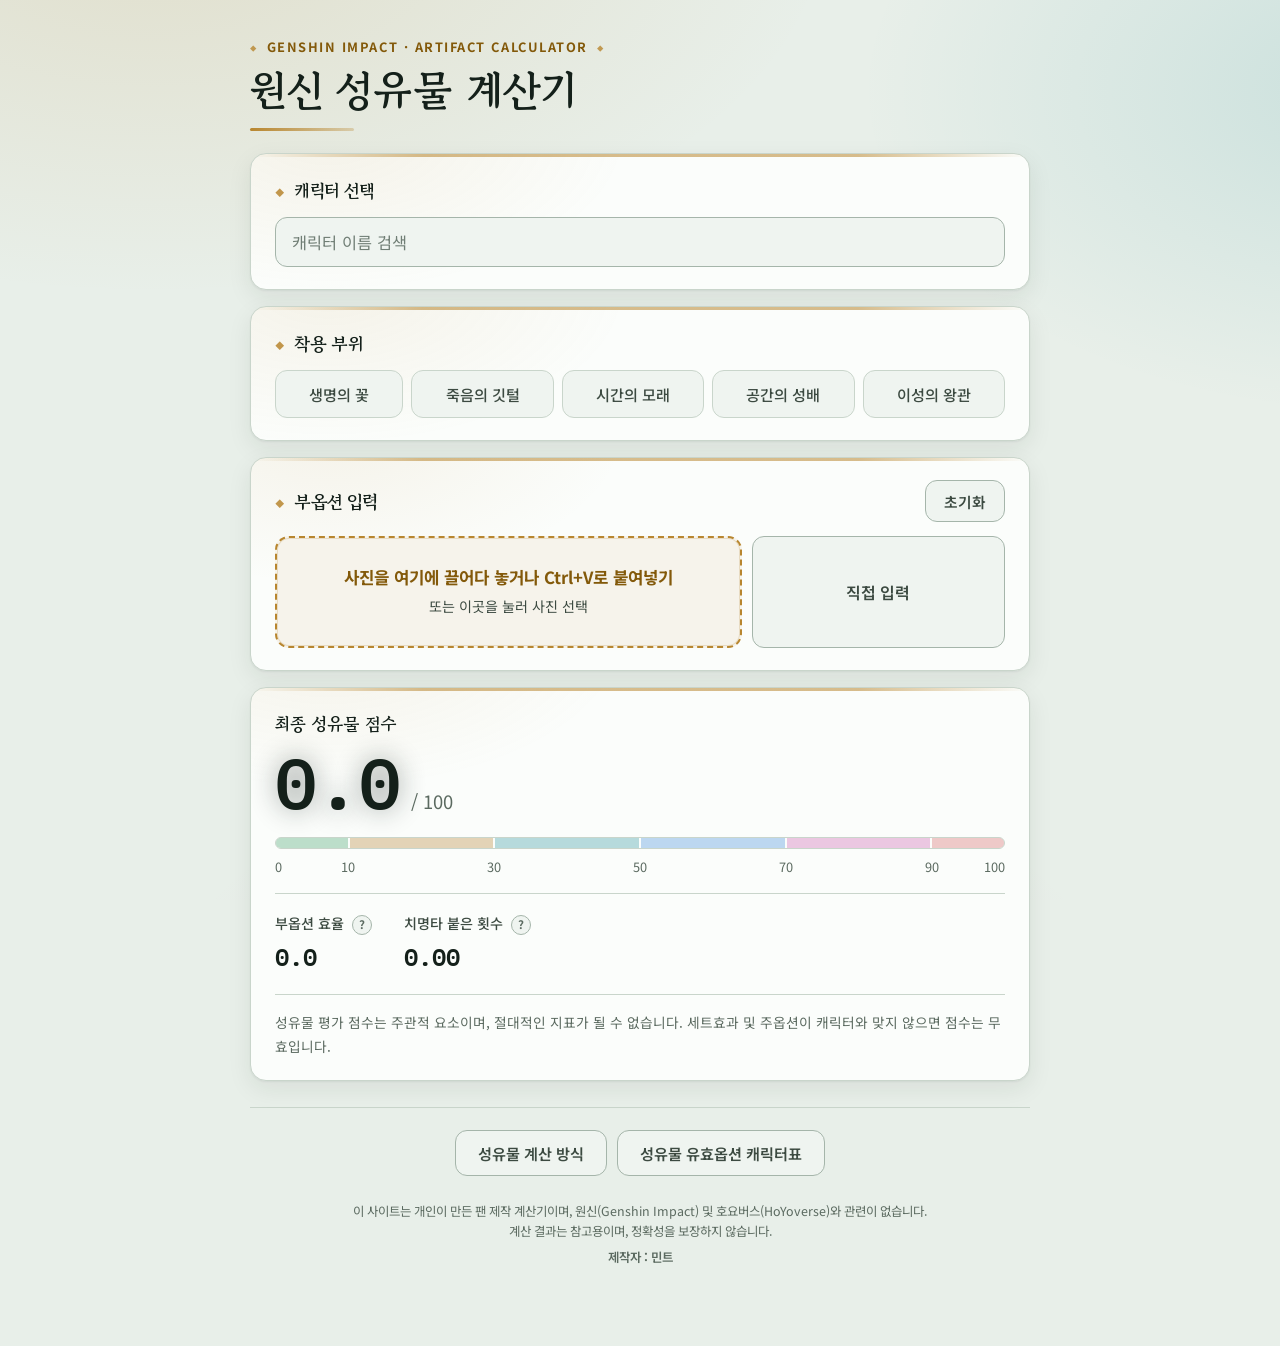
==== commit d6263124: "디자인 개선, 신캐 베스나·보댜니차 추가, 팝업 설명·면책 문구 반영" ====
--- a/index.html
+++ b/index.html
@@ -310,6 +310,87 @@
   .chip--cond{ color:var(--ink-faint); border-style:dashed; }
   .table-note{ margin:6px 0 0; font-size:0.9rem; color:var(--ink-soft); }
   .table-legend{ font-size:0.9rem; color:var(--ink-faint); }
+
+  /* ---------- info popover ---------- */
+  .info-btn{
+    display:inline-grid; place-content:center; width:20px; height:20px; margin-left:2px;
+    border-radius:50%; border:1px solid var(--border-strong); background:var(--surface-2);
+    color:var(--ink-faint); font-size:0.72rem; font-weight:700; line-height:1; cursor:pointer;
+    vertical-align:middle;
+  }
+  .info-btn:hover{ border-color:var(--accent); color:var(--accent-text); }
+  .k .info-btn{ margin-left:4px; }
+  .popover{
+    position:fixed; z-index:60; max-width:280px; padding:12px 14px; border-radius:12px;
+    background:var(--surface); border:1px solid var(--border-strong); box-shadow:var(--shadow);
+    font-size:0.88rem; color:var(--ink-soft); line-height:1.6;
+  }
+  .score-disclaimer{ margin:18px 0 0; padding-top:16px; border-top:1px solid var(--border); font-size:0.86rem; color:var(--ink-faint); line-height:1.7; }
+
+  /* ---------- genshin-flavored visual polish ---------- */
+  body{
+    background:
+      radial-gradient(1100px 620px at 12% -10%, color-mix(in srgb, var(--accent) 16%, transparent), transparent 62%),
+      radial-gradient(900px 560px at 108% 10%, color-mix(in srgb, var(--t2) 13%, transparent), transparent 58%),
+      radial-gradient(820px 520px at 50% 118%, color-mix(in srgb, var(--t4) 9%, transparent), transparent 62%),
+      var(--bg);
+    background-attachment:fixed;
+  }
+  @media (max-width:700px){ body{ background-attachment:scroll; } }
+
+  .eyebrow::before, .eyebrow::after{ content:"◆"; font-size:0.5em; color:var(--accent); opacity:0.8; vertical-align:0.15em; }
+  .eyebrow::before{ margin-right:9px; }
+  .eyebrow::after{ margin-left:9px; }
+  .topbar h1{ position:relative; padding-bottom:16px; }
+  .topbar h1::after{
+    content:""; position:absolute; left:0; bottom:0; width:104px; height:3px; border-radius:2px;
+    background:linear-gradient(90deg, var(--accent), color-mix(in srgb, var(--accent) 30%, transparent));
+  }
+
+  .card{
+    position:relative; overflow:hidden; border-radius:16px;
+    background:
+      radial-gradient(460px 240px at 10% -14%, color-mix(in srgb, var(--accent) 9%, transparent), transparent 65%),
+      var(--surface);
+  }
+  .card::before{
+    content:""; position:absolute; top:0; left:0; right:0; height:3px;
+    background:linear-gradient(90deg, transparent, var(--accent) 22%, var(--accent) 78%, transparent);
+    opacity:0.55;
+  }
+  .card h2, .dialog h2{ font-family:'Gowun Batang','Noto Sans KR',serif; letter-spacing:-0.01em; }
+  .card h2::before, .dialog h2::before{ content:"◆"; font-size:0.6em; color:var(--accent); opacity:0.85; margin-right:9px; vertical-align:0.1em; }
+  .result__label{ font-family:'Gowun Batang','Noto Sans KR',serif; }
+
+  .slot-btn.active::before{ content:"◆"; font-size:0.62em; margin-right:6px; opacity:0.85; vertical-align:0.12em; }
+
+  .result__score .num{ text-shadow:0 0 26px color-mix(in srgb, currentColor 45%, transparent); }
+  .gauge-fill{
+    background:linear-gradient(160deg,
+      color-mix(in srgb, var(--fill, var(--border-strong)) 80%, white 20%) 0%,
+      var(--fill, var(--border-strong)) 55%,
+      color-mix(in srgb, var(--fill, var(--border-strong)) 78%, black 22%) 100%);
+    box-shadow:0 0 14px 0 color-mix(in srgb, var(--fill, transparent) 55%, transparent);
+  }
+  .pill{
+    box-shadow:
+      inset 0 0 0 1px color-mix(in srgb, currentColor 35%, transparent),
+      0 2px 10px -2px color-mix(in srgb, currentColor 45%, transparent);
+  }
+
+  .apply-btn{
+    background:linear-gradient(135deg,
+      color-mix(in srgb, var(--accent) 88%, white 12%) 0%, var(--accent) 55%,
+      color-mix(in srgb, var(--accent) 85%, black 15%) 100%);
+    box-shadow:0 4px 16px -4px color-mix(in srgb, var(--accent) 55%, transparent);
+  }
+  .apply-btn:hover{ box-shadow:0 6px 20px -4px color-mix(in srgb, var(--accent) 65%, transparent); }
+  .photo-btn{ box-shadow:inset 0 0 0 1px color-mix(in srgb, var(--accent) 22%, transparent); }
+
+  .foot-actions{ margin-top:26px; padding-top:22px; border-top:1px solid var(--border); }
+  .site-footer{ margin-top:26px; padding:0 8px; text-align:center; }
+  .site-footer p{ margin:0 0 6px; font-size:0.78rem; line-height:1.6; color:var(--ink-faint); }
+  .site-footer__credit{ font-size:0.8rem; font-weight:600; color:var(--ink-soft); }
 </style>
 
 <div class="wrap">
@@ -321,7 +402,7 @@
   <div class="card">
     <h2>캐릭터 선택</h2>
     <div class="char-search">
-      <input type="text" id="charSearch" list="charList" placeholder="캐릭터 이름 검색 (예: 호두)" autocomplete="off">
+      <input type="text" id="charSearch" list="charList" placeholder="캐릭터 이름 검색" autocomplete="off">
       <datalist id="charList"></datalist>
     </div>
     <div class="char-confirm" id="charConfirm"></div>
@@ -357,8 +438,7 @@
   </div>
 
   <div class="card" id="corrCard">
-    <h2>보정</h2>
-    <p class="hint">유효한 옵션이지만 타 옵션에 비해 효율이 떨어지는 경우 선택</p>
+    <h2>보정 <button class="info-btn" type="button" data-info="corr" aria-label="보정 설명 보기">?</button></h2>
     <div id="corrList"></div>
   </div>
 
@@ -391,22 +471,24 @@
       <span style="left:0">0</span><span style="left:10%">10</span><span style="left:30%">30</span><span style="left:50%">50</span><span style="left:70%">70</span><span style="left:90%">90</span><span style="left:100%">100</span>
     </div>
     <div class="stat-row">
-      <div class="item"><div class="k">부옵션 효율</div><div class="v mono" id="efficiency">0.0</div></div>
-      <div class="item"><div class="k">치명타 붙은 횟수</div><div class="v mono" id="critCount">0.0</div></div>
+      <div class="item"><div class="k">부옵션 효율 <button class="info-btn" type="button" data-info="eff" aria-label="부옵션 효율 설명 보기">?</button></div><div class="v mono" id="efficiency">0.0</div></div>
+      <div class="item"><div class="k">치명타 붙은 횟수 <button class="info-btn" type="button" data-info="crit" aria-label="치명타 붙은 횟수 설명 보기">?</button></div><div class="v mono" id="critCount">0.0</div></div>
     </div>
-    <div class="notes">
-      <p>◆ 치명타 붙은 횟수 : 부옵션에 치명타 관련 옵션이 몇번 붙었는지 확인합니다.</p>
-      <p>◆ 부옵션 효율 : 옵션이 얼마나 잘 붙었는지 효율로 나타냅니다.</p>
-      <p>※ 치명타 옵션 사용중인 캐릭터는 치명타 붙은 횟수가 5를 넘어야 종결 취급<br>(단, 치명타가 주옵션에 해당하는 왕관은 4 이상)</p>
-      <p class="notes__warn">성유물 평가 점수는 주관적 요소이며, 절대적인 지표가 될 수 없습니다. 세트효과 및 주옵션이 캐릭터와 맞지 않으면 점수는 무효입니다.</p>
-    </div>
+    <p class="score-disclaimer">성유물 평가 점수는 주관적 요소이며, 절대적인 지표가 될 수 없습니다. 세트효과 및 주옵션이 캐릭터와 맞지 않으면 점수는 무효입니다.</p>
   </div>
 
   <div class="foot-actions">
     <button class="foot-btn" id="methodBtn" type="button">성유물 계산 방식</button>
     <button class="foot-btn" id="tableBtn" type="button">성유물 유효옵션 캐릭터표</button>
   </div>
+
+  <footer class="site-footer">
+    <p>이 사이트는 개인이 만든 팬 제작 계산기이며, 원신(Genshin Impact) 및 호요버스(HoYoverse)와 관련이 없습니다.<br>계산 결과는 참고용이며, 정확성을 보장하지 않습니다.</p>
+    <p class="site-footer__credit">제작자 : 민트</p>
+  </footer>
 </div>
+
+<div class="popover" id="infoPopover" role="tooltip" hidden></div>
 
 <div class="modal" id="photoModal" role="dialog" aria-modal="true" aria-label="원본 사진" hidden>
   <button class="modal__close" id="photoModalClose" type="button" aria-label="닫기">✕</button>
@@ -419,7 +501,7 @@
     <h2 id="methodTitle">성유물 계산 방식</h2>
 
     <h3>1. 부옵션 평균값</h3>
-    <p>부옵션이 한 번 강화될 때 붙는 수치의 평균값을 기준으로 삼아요. 옵션 수치를 이 평균값으로 나누면, 평균적으로 몇 번 강화된 것과 같은지 알 수 있어요.</p>
+    <p>부옵션이 한 번 강화될 때 붙는 수치의 평균값을 기준으로 삼습니다. 옵션 수치를 이 평균값으로 나누면, 평균적으로 몇 번 강화된 것과 같은지 알 수 있습니다.</p>
     <table class="avg-table">
       <thead><tr><th>옵션</th><th>평균값</th></tr></thead>
       <tbody>
@@ -437,16 +519,16 @@
     </table>
 
     <h3>2. 유효옵션 점수</h3>
-    <p>유효로 체크한 옵션만 점수에 더해요.</p>
+    <p>유효로 체크한 옵션만 점수에 더합니다.</p>
     <ul>
       <li><b>% 옵션, 원소마스터리</b> : 수치 ÷ 평균값</li>
-      <li><b>고정 수치 옵션 (공격력·HP·방어력)</b> : 캐릭터의 기초 스탯(Lv.90, 무기 제외)을 반영해서 환산해요.</li>
+      <li><b>고정 수치 옵션 (공격력·HP·방어력)</b> : 캐릭터의 기초 스탯(Lv.90, 무기 제외)을 반영해서 환산합니다.</li>
     </ul>
     <div class="formula">(수치 ÷ 평균값) ÷ 기초 스탯 × 100 ÷ 기준값<br>기준값 : 공격력·HP는 4.975, 방어력은 6.2</div>
-    <p>기초 스탯이 큰 캐릭터일수록 고정 수치 옵션의 점수가 낮게 계산돼요.</p>
+    <p>기초 스탯이 큰 캐릭터일수록 고정 수치 옵션의 점수가 낮게 계산됩니다.</p>
 
     <h3>3. 보정</h3>
-    <p>공격력·HP·원소마스터리 중 유효하긴 하지만 다른 옵션에 비해 효율이 떨어지는 경우, 보정을 선택하면 그 옵션(% 옵션과 고정 수치 모두)의 점수를 절반(×0.5)으로 계산해요.</p>
+    <p>공격력·HP·원소마스터리 중 유효하긴 하지만 다른 옵션에 비해 효율이 떨어지는 경우, 보정을 선택하면 그 옵션(% 옵션과 고정 수치 모두)의 점수를 절반(×0.5)으로 계산합니다.</p>
 
     <h3>4. 최종 점수</h3>
     <div class="formula">합산 점수 = 유효옵션 점수의 합 × 10<br>최종 점수 = 합산 점수 ÷ 부위 기준값 × 100</div>
@@ -455,21 +537,11 @@
       <li>시간의 모래 : 90</li>
       <li>공간의 성배 · 이성의 왕관 : 80</li>
     </ul>
-    <p>부위 기준값을 넘으면 100점을 넘을 수도 있어요.</p>
-
-    <h3>5. 등급</h3>
-    <ul>
-      <li>10점 미만 : 쓰레기</li>
-      <li>10점 이상 : 강화재료</li>
-      <li>30점 이상 : 임시 성유물</li>
-      <li>50점 이상 : 준종결</li>
-      <li>70점 이상 : 종결</li>
-      <li>90점 이상 : 비틱</li>
-    </ul>
-
-    <h3>6. 부옵션 효율, 치명타 붙은 횟수</h3>
+    <p>부위 기준값을 넘으면 100점을 넘을 수도 있습니다.</p>
+
+    <h3>5. 부옵션 효율, 치명타 붙은 횟수</h3>
     <div class="formula">부옵션 효율 = (모든 부옵션의 수치 ÷ 평균값)의 합 × 10<br>치명타 붙은 횟수 = 치명타 확률 ÷ 3.3 + 치명타 피해 ÷ 6.6</div>
-    <p>유효로 체크했는지와 상관없이 부옵션 4개를 모두 계산해요.</p>
+    <p>유효로 체크했는지와 상관없이 부옵션 4개를 모두 계산합니다.</p>
   </div>
 </div>
 
@@ -559,7 +631,8 @@
     ["행추","Xingqiu",10222,201,757],["신염","Xinyan",11201,248,798],["야에 미코","Yae Miko",10372,339,568],
     ["연비","Yanfei",9352,240,586],["요요","Yaoyao",12288,212,750],["야란","Yelan",14450,243,547],
     ["요이미야","Yoimiya",10164,322,614],["유메미즈키 미즈키","Yumemizuki Mizuki",12735,215,757],
-    ["운근","Yun Jin",10657,191,734],["종려","Zhongli",14695,251,737],["자백","Zibai",12919,224,956]
+    ["운근","Yun Jin",10657,191,734],["종려","Zhongli",14695,251,737],["자백","Zibai",12919,224,956],
+    ["베스나","Vesna",13262,354,730],["보댜니차","Vodyanitsa",14818,108,484]
   ].map(function(a){ return {ko:a[0], en:a[1], hp:a[2], atk:a[3], def:a[4]}; });
 
   // BEGIN CHAR_BUILDS - generated from 성유물 점수 유효옵션 캐릭터표.md
@@ -683,11 +756,13 @@
     "유메미즈키 미즈키":{v:["em","er","atk_pct","atk_flat"],h:["atk"]},
     "운근":{v:["er","def_pct","def_flat"],h:[]},
     "종려":{v:["cr","cd","er","atk_pct","atk_flat","hp_pct","hp_flat"],h:[]},
-    "자백":{v:["cr","cd","er","def_pct","def_flat"],h:[]}
+    "자백":{v:["cr","cd","er","def_pct","def_flat"],h:[]},
+    "베스나":{v:["cr","cd","em","er","atk_pct","atk_flat"],h:[]},
+    "보댜니차":{v:["er","hp_pct","hp_flat"],h:[]}
   };
   // END CHAR_BUILDS
   // BEGIN CHAR_TABLE - the memo, generated from 성유물 점수 유효옵션 캐릭터표.md
-  var CHAR_TABLE = [{"title": "공격력%, 공격력", "groups": [["다이루크", "클레", "요이미야", "데히야", "리니", "아를레키노", "마비카", "두린", "니콜"], ["엠버", "향릉", "신염", "연비", "가명"], ["모나", "타르탈리아", "카미사토 아야토", "행추"], ["진", "벤티", "소", "방랑자", "한운", "차스카", "사유", "시카노인 헤이조", "파루잔", "리넷", "남연", "이파", "야호다", "바르카", "프루네"], ["각청", "라이덴 쇼군", "야에 미코", "클로린드", "바레사", "이네파", "플린스", "리사", "레이저", "북두", "피슬", "쿠죠 사라", "도리", "세토스", "올로룬", "얀사"], ["에밀리", "키니치", "콜레이", "카베"], ["치치", "감우", "유라", "카미사토 아야카", "신학", "라이오슬리", "케이아", "중운", "로자리아", "프레미네", "샤를로트", "에일로이", "에스코피에", "스커크", "로엔"], ["종려", "나비아", "응광"], ["산드로네", "알료샤", "오데트"]], "notes": []}, {"title": "공격력%, 공격력 (유효하나 효율 떨어짐 / ×0.5 보정)", "groups": [["나히다", "타이나리", "알하이탐", "사이노", "산고노미야 코코미", "노엘", "알베도", "아라타키 이토", "치오리", "호두", "카에데하라 카즈하", "시틀라리", "유메미즈키 미즈키", "네페르"]], "notes": []}, {"title": "방어력%, 방어력", "groups": [["신염"], ["알베도", "아라타키 이토", "치오리", "실로닌", "노엘", "운근", "고로", "카치나", "자백", "린네아"]], "notes": []}, {"title": "HP%, HP", "groups": [["호두", "데히야", "토마", "슈브르즈", "베넷"], ["산고노미야 코코미", "야란", "닐루", "느비예트", "푸리나", "시그윈", "말라니", "콜롬비나", "바바라", "캔디스", "달리아"], ["쿠키 시노부", "도리"], ["백출", "요요", "키라라"], ["디오나", "레일라", "미카"], ["종려"]], "notes": []}, {"title": "HP%, HP (유효하나 효율 떨어짐 / ×0.5 보정)", "groups": [["카미사토 아야토"]], "notes": []}, {"title": "치명타확률", "groups": [["다이루크", "클레", "호두", "요이미야", "데히야", "리니", "아를레키노", "마비카", "두린"], ["모나", "타르탈리아", "카미사토 아야토", "야란", "느비예트", "푸리나", "말라니", "콜롬비나"], ["닐루(6돌)", "시그윈(4돌이상)"], ["진", "벤티", "소", "방랑자", "차스카", "바르카"], ["카에데하라 카즈하(6돌)", "한운(6돌)"], ["각청", "라이덴 쇼군", "야에 미코", "사이노", "클로린드", "바레사", "이네파", "플린스"], ["타이나리", "나히다", "알하이탐", "에밀리", "키니치", "라우마(6돌)", "네페르"], ["감우", "유라", "카미사토 아야카", "라이오슬리", "시틀라리", "에스코피에", "스커크"], ["종려", "알베도", "아라타키 이토", "나비아", "치오리"], ["엠버", "향릉", "신염", "연비", "가명"], ["행추", "캔디스", "아이노"], ["사유", "시카노인 헤이조", "파루잔", "리넷", "남연", "이파"], ["리사", "레이저", "북두", "피슬", "쿠죠 사라", "도리", "세토스", "올로룬"], ["콜레이", "카베"], ["케이아", "중운", "로자리아", "프레미네", "에일로이", "로엔"], ["실로닌(6돌)", "응광", "노엘", "카치나", "자백", "일루가", "린네아"], ["산드로네", "알료샤", "오데트"]], "notes": []}, {"title": "치명타피해", "groups": [["다이루크", "클레", "호두", "요이미야", "데히야", "리니", "아를레키노", "마비카", "두린"], ["모나", "타르탈리아", "카미사토 아야토", "야란", "느비예트", "푸리나", "말라니", "콜롬비나"], ["닐루(6돌)", "시그윈(4돌이상)"], ["벤티", "소", "방랑자", "차스카", "바르카"], ["카에데하라 카즈하(6돌)", "한운(6돌)"], ["각청", "라이덴 쇼군", "야에 미코", "사이노", "클로린드", "바레사", "이네파", "플린스"], ["타이나리", "나히다", "알하이탐", "에밀리", "키니치", "라우마(6돌)", "네페르"], ["감우", "유라", "카미사토 아야카", "라이오슬리", "시틀라리", "에스코피에", "스커크"], ["종려", "알베도", "아라타키 이토", "나비아", "치오리"], ["엠버", "향릉", "신염", "연비", "가명"], ["행추", "아이노"], ["시카노인 헤이조", "파루잔", "리넷", "남연", "이파"], ["리사", "레이저", "북두", "피슬", "쿠죠 사라", "도리", "세토스", "올로룬"], ["콜레이", "카베"], ["케이아", "중운", "로자리아", "프레미네", "에일로이", "로엔"], ["실로닌(6돌)", "응광", "노엘", "카치나", "자백", "린네아"], ["산드로네", "오데트"]], "notes": []}, {"title": "원소충전효율", "groups": [["호두", "요이미야", "데히야", "리니", "아를레키노", "두린", "니콜"], ["향릉", "베넷", "신염", "연비", "토마", "슈브르즈", "가명", "엠버"], ["모나", "타르탈리아", "산고노미야 코코미", "카미사토 아야토", "야란", "닐루", "느비예트", "푸리나", "시그윈", "말라니", "콜롬비나", "행추", "캔디스", "바바라", "달리아", "아이노"], ["진", "벤티", "소", "카에데하라 카즈하", "방랑자", "한운", "차스카", "유메미즈키 미즈키", "프루네"], ["설탕", "사유", "시카노인 헤이조", "파루잔", "리넷", "남연", "이파", "야호다"], ["라이덴 쇼군", "야에 미코", "사이노", "클로린드", "바레사", "이네파", "플린스"], ["리사", "북두", "쿠죠 사라", "도리", "세토스", "쿠키 시노부", "올로룬", "얀사"], ["타이나리", "나히다", "알하이탐", "백출", "에밀리", "키니치", "라우마", "네페르"], ["콜레이", "요요", "카베", "키라라"], ["치치", "감우", "유라", "카미사토 아야카", "신학", "시틀라리"], ["케이아", "중운", "디오나", "로자리아", "레일라", "미카", "프레미네", "샤를로트", "에일로이", "에스코피에", "로엔"], ["종려", "알베도", "아라타키 이토", "나비아", "실로닌"], ["고로", "운근", "카치나", "자백", "일루가", "린네아"], ["산드로네", "알료샤", "오데트(4돌이상)"]], "notes": ["※ 캐릭터의 원소충전효율이 130% 이상 필요한 경우 유효옵션으로 간주합니다."]}, {"title": "원소마스터리", "groups": [["호두", "데히야", "마비카", "향릉", "가명", "토마", "엠버"], ["말라니", "아이노"], ["카에데하라 카즈하", "벤티", "유메미즈키 미즈키", "설탕", "사유"], ["사이노", "이네파", "리사", "피슬", "레이저", "쿠키 시노부", "세토스"], ["타이나리", "나히다", "알하이탐", "라우마", "네페르", "콜레이", "요요", "카베", "키라라"], ["감우", "시틀라리", "로자리아"], ["일루가", "린네아"], ["산드로네", "오데트"]], "notes": []}, {"title": "원소마스터리 보정 (유효하나 효율 떨어짐 / ×0.5 보정)", "groups": [["아를레키노", "다이루크", "요이미야", "연비", "클레"], ["야에 미코", "각청", "클로린드", "플린스", "올로룬"], ["카미사토 아야토", "타르탈리아", "산고노미야 코코미", "닐루"], ["라이오슬리", "에일로이"], ["차스카", "남연", "이파"]], "notes": []}];
+  var CHAR_TABLE = [{"title": "공격력%, 공격력", "groups": [["다이루크", "클레", "요이미야", "데히야", "리니", "아를레키노", "마비카", "두린", "니콜"], ["엠버", "향릉", "신염", "연비", "가명"], ["모나", "타르탈리아", "카미사토 아야토", "행추"], ["진", "벤티", "소", "방랑자", "한운", "차스카", "사유", "시카노인 헤이조", "파루잔", "리넷", "남연", "이파", "야호다", "바르카", "프루네"], ["각청", "라이덴 쇼군", "야에 미코", "클로린드", "바레사", "이네파", "플린스", "리사", "레이저", "북두", "피슬", "쿠죠 사라", "도리", "세토스", "올로룬", "얀사"], ["에밀리", "키니치", "콜레이", "카베"], ["치치", "감우", "유라", "카미사토 아야카", "신학", "라이오슬리", "케이아", "중운", "로자리아", "프레미네", "샤를로트", "에일로이", "에스코피에", "스커크", "로엔"], ["종려", "나비아", "응광"], ["산드로네", "알료샤", "오데트", "베스나"]], "notes": []}, {"title": "공격력%, 공격력 (유효하나 효율 떨어짐 / ×0.5 보정)", "groups": [["나히다", "타이나리", "알하이탐", "사이노", "산고노미야 코코미", "노엘", "알베도", "아라타키 이토", "치오리", "호두", "카에데하라 카즈하", "시틀라리", "유메미즈키 미즈키", "네페르"]], "notes": []}, {"title": "방어력%, 방어력", "groups": [["신염"], ["알베도", "아라타키 이토", "치오리", "실로닌", "노엘", "운근", "고로", "카치나", "자백", "린네아"]], "notes": []}, {"title": "HP%, HP", "groups": [["호두", "데히야", "토마", "슈브르즈", "베넷"], ["산고노미야 코코미", "야란", "닐루", "느비예트", "푸리나", "시그윈", "말라니", "콜롬비나", "바바라", "캔디스", "달리아"], ["쿠키 시노부", "도리"], ["백출", "요요", "키라라"], ["디오나", "레일라", "미카"], ["종려", "보댜니차"]], "notes": []}, {"title": "HP%, HP (유효하나 효율 떨어짐 / ×0.5 보정)", "groups": [["카미사토 아야토"]], "notes": []}, {"title": "치명타확률", "groups": [["다이루크", "클레", "호두", "요이미야", "데히야", "리니", "아를레키노", "마비카", "두린"], ["모나", "타르탈리아", "카미사토 아야토", "야란", "느비예트", "푸리나", "말라니", "콜롬비나"], ["닐루(6돌)", "시그윈(4돌이상)"], ["진", "벤티", "소", "방랑자", "차스카", "바르카"], ["카에데하라 카즈하(6돌)", "한운(6돌)"], ["각청", "라이덴 쇼군", "야에 미코", "사이노", "클로린드", "바레사", "이네파", "플린스"], ["타이나리", "나히다", "알하이탐", "에밀리", "키니치", "라우마(6돌)", "네페르"], ["감우", "유라", "카미사토 아야카", "라이오슬리", "시틀라리", "에스코피에", "스커크"], ["종려", "알베도", "아라타키 이토", "나비아", "치오리"], ["엠버", "향릉", "신염", "연비", "가명"], ["행추", "캔디스", "아이노"], ["사유", "시카노인 헤이조", "파루잔", "리넷", "남연", "이파"], ["리사", "레이저", "북두", "피슬", "쿠죠 사라", "도리", "세토스", "올로룬"], ["콜레이", "카베"], ["케이아", "중운", "로자리아", "프레미네", "에일로이", "로엔"], ["실로닌(6돌)", "응광", "노엘", "카치나", "자백", "일루가", "린네아"], ["산드로네", "알료샤", "오데트", "베스나"]], "notes": []}, {"title": "치명타피해", "groups": [["다이루크", "클레", "호두", "요이미야", "데히야", "리니", "아를레키노", "마비카", "두린"], ["모나", "타르탈리아", "카미사토 아야토", "야란", "느비예트", "푸리나", "말라니", "콜롬비나"], ["닐루(6돌)", "시그윈(4돌이상)"], ["벤티", "소", "방랑자", "차스카", "바르카"], ["카에데하라 카즈하(6돌)", "한운(6돌)"], ["각청", "라이덴 쇼군", "야에 미코", "사이노", "클로린드", "바레사", "이네파", "플린스"], ["타이나리", "나히다", "알하이탐", "에밀리", "키니치", "라우마(6돌)", "네페르"], ["감우", "유라", "카미사토 아야카", "라이오슬리", "시틀라리", "에스코피에", "스커크"], ["종려", "알베도", "아라타키 이토", "나비아", "치오리"], ["엠버", "향릉", "신염", "연비", "가명"], ["행추", "아이노"], ["시카노인 헤이조", "파루잔", "리넷", "남연", "이파"], ["리사", "레이저", "북두", "피슬", "쿠죠 사라", "도리", "세토스", "올로룬"], ["콜레이", "카베"], ["케이아", "중운", "로자리아", "프레미네", "에일로이", "로엔"], ["실로닌(6돌)", "응광", "노엘", "카치나", "자백", "린네아"], ["산드로네", "오데트", "베스나"]], "notes": []}, {"title": "원소충전효율", "groups": [["호두", "요이미야", "데히야", "리니", "아를레키노", "두린", "니콜"], ["향릉", "베넷", "신염", "연비", "토마", "슈브르즈", "가명", "엠버"], ["모나", "타르탈리아", "산고노미야 코코미", "카미사토 아야토", "야란", "닐루", "느비예트", "푸리나", "시그윈", "말라니", "콜롬비나", "행추", "캔디스", "바바라", "달리아", "아이노"], ["진", "벤티", "소", "카에데하라 카즈하", "방랑자", "한운", "차스카", "유메미즈키 미즈키", "프루네"], ["설탕", "사유", "시카노인 헤이조", "파루잔", "리넷", "남연", "이파", "야호다"], ["라이덴 쇼군", "야에 미코", "사이노", "클로린드", "바레사", "이네파", "플린스"], ["리사", "북두", "쿠죠 사라", "도리", "세토스", "쿠키 시노부", "올로룬", "얀사"], ["타이나리", "나히다", "알하이탐", "백출", "에밀리", "키니치", "라우마", "네페르"], ["콜레이", "요요", "카베", "키라라"], ["치치", "감우", "유라", "카미사토 아야카", "신학", "시틀라리"], ["케이아", "중운", "디오나", "로자리아", "레일라", "미카", "프레미네", "샤를로트", "에일로이", "에스코피에", "로엔"], ["종려", "알베도", "아라타키 이토", "나비아", "실로닌"], ["고로", "운근", "카치나", "자백", "일루가", "린네아"], ["산드로네", "알료샤", "오데트(4돌이상)", "베스나", "보댜니차"]], "notes": ["※ 캐릭터의 원소충전효율이 130% 이상 필요한 경우 유효옵션으로 간주합니다."]}, {"title": "원소마스터리", "groups": [["호두", "데히야", "마비카", "향릉", "가명", "토마", "엠버"], ["말라니", "아이노"], ["카에데하라 카즈하", "벤티", "유메미즈키 미즈키", "설탕", "사유"], ["사이노", "이네파", "리사", "피슬", "레이저", "쿠키 시노부", "세토스"], ["타이나리", "나히다", "알하이탐", "라우마", "네페르", "콜레이", "요요", "카베", "키라라"], ["감우", "시틀라리", "로자리아"], ["일루가", "린네아"], ["산드로네", "오데트", "베스나"]], "notes": []}, {"title": "원소마스터리 보정 (유효하나 효율 떨어짐 / ×0.5 보정)", "groups": [["아를레키노", "다이루크", "요이미야", "연비", "클레"], ["야에 미코", "각청", "클로린드", "플린스", "올로룬"], ["카미사토 아야토", "타르탈리아", "산고노미야 코코미", "닐루"], ["라이오슬리", "에일로이"], ["차스카", "남연", "이파"]], "notes": []}];
   // END CHAR_TABLE
 
   var SCORE_TIERS = [
@@ -872,7 +947,7 @@
     scoreEl.style.color = "";
     var gaugeFill = document.getElementById("gaugeFill");
     gaugeFill.style.width = "0%";
-    gaugeFill.style.background = "";
+    gaugeFill.style.removeProperty("--fill");
     document.getElementById("gradePill").hidden = true;
     document.getElementById("gradeLabel").textContent = "";
   }
@@ -929,7 +1004,7 @@
     var label = tier.label;
     var tierColor = "var(--"+tier.r+")";
     scoreEl.style.color = tierColor;
-    gaugeFill.style.background = tierColor;
+    gaugeFill.style.setProperty("--fill", tierColor);
     gradePill.hidden = false;
     gradePill.style.color = tierColor;
     gradePill.style.background = "color-mix(in srgb, "+tierColor+" 16%, transparent)";
@@ -1511,8 +1586,43 @@
       if (e.target === m || e.target.closest(".modal__close, .dialog__close")) closeModal();
     });
   });
-  document.addEventListener("keydown", function(e){ if (e.key === "Escape") closeModal(); });
+  document.addEventListener("keydown", function(e){ if (e.key === "Escape"){ closeModal(); closeInfo(); } });
   photoViewBtn.addEventListener("click", function(){ openModal(photoModal, photoViewBtn); });
+
+  // ---------- info popover (보정 / 부옵션 효율 / 치명타 붙은 횟수) ----------
+  var INFO_TEXT = {
+    corr: "유효한 옵션이지만 타 옵션에 비해 효율이 떨어지는 경우 선택합니다. 선택한 옵션은 점수를 절반(×0.5)으로 계산합니다.",
+    eff: "부옵션이 얼마나 잘 붙었는지 나타내는 값입니다. 유효로 체크했는지와 상관없이 부옵션 4개를 모두 계산합니다.",
+    crit: "부옵션에 치명타 확률·피해가 몇 번 붙었는지 보여줍니다. 치명타 옵션을 쓰는 캐릭터는 이 값이 5를 넘어야 종결로 봅니다. (단, 치명타가 주옵션인 왕관은 4 이상)"
+  };
+  var infoPopover = document.getElementById("infoPopover");
+  var infoOpenBtn = null;
+  function closeInfo(){
+    if (!infoOpenBtn) return;
+    infoPopover.hidden = true;
+    infoOpenBtn.setAttribute("aria-expanded", "false");
+    infoOpenBtn = null;
+  }
+  function openInfo(btn){
+    infoPopover.textContent = INFO_TEXT[btn.dataset.info] || "";
+    infoPopover.hidden = false;
+    infoOpenBtn = btn;
+    btn.setAttribute("aria-expanded", "true");
+    var r = btn.getBoundingClientRect();
+    var pw = infoPopover.offsetWidth;
+    var left = Math.min(Math.max(8, r.left + r.width / 2 - pw / 2), window.innerWidth - pw - 8);
+    var top = r.bottom + 8;
+    if (top + infoPopover.offsetHeight > window.innerHeight - 8) top = r.top - infoPopover.offsetHeight - 8;
+    infoPopover.style.left = left + "px";
+    infoPopover.style.top = top + "px";
+  }
+  document.addEventListener("click", function(e){
+    var btn = e.target.closest(".info-btn");
+    if (btn){ if (infoOpenBtn === btn) closeInfo(); else openInfo(btn); return; }
+    if (infoOpenBtn && !e.target.closest("#infoPopover")) closeInfo();
+  });
+  window.addEventListener("scroll", closeInfo, {passive: true, capture: true});
+  window.addEventListener("resize", closeInfo);
 
   var methodBtn = document.getElementById("methodBtn");
   var tableBtn = document.getElementById("tableBtn");
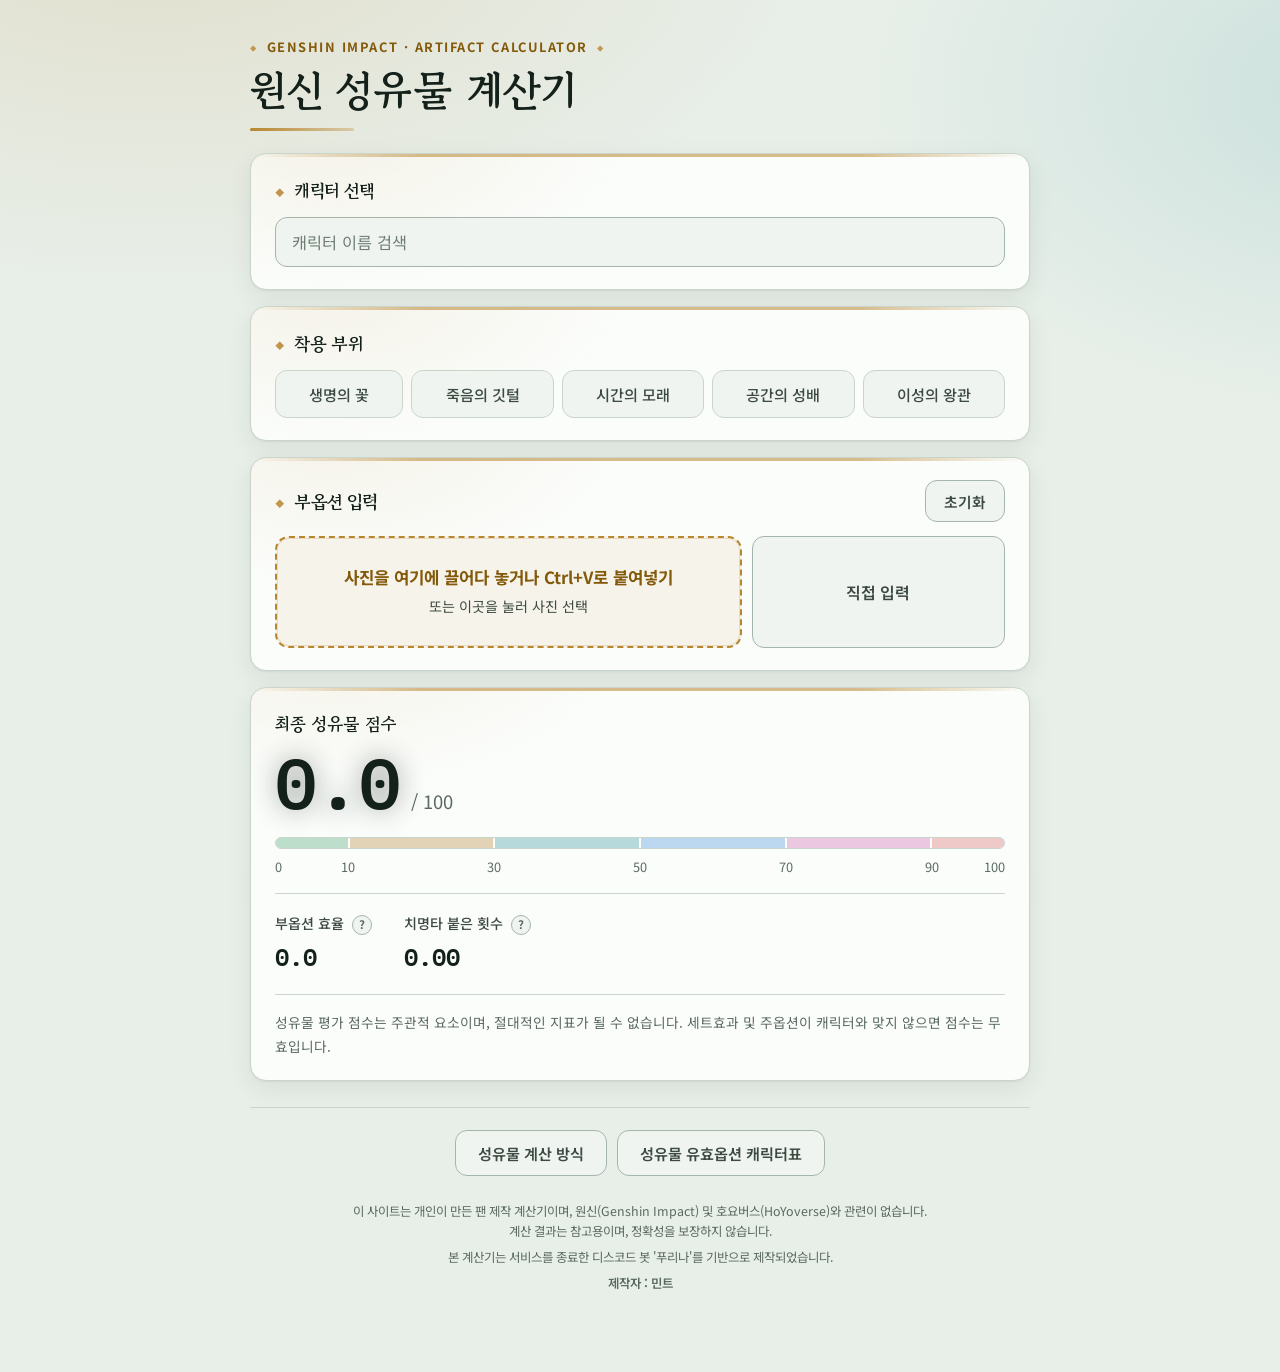
==== commit 94195578: "등급 문구 변경, 면책 문구 추가" ====
--- a/index.html
+++ b/index.html
@@ -484,6 +484,7 @@
 
   <footer class="site-footer">
     <p>이 사이트는 개인이 만든 팬 제작 계산기이며, 원신(Genshin Impact) 및 호요버스(HoYoverse)와 관련이 없습니다.<br>계산 결과는 참고용이며, 정확성을 보장하지 않습니다.</p>
+    <p>본 계산기는 서비스를 종료한 디스코드 봇 '푸리나'를 기반으로 제작되었습니다.</p>
     <p class="site-footer__credit">제작자 : 민트</p>
   </footer>
 </div>
@@ -766,12 +767,12 @@
   // END CHAR_TABLE
 
   var SCORE_TIERS = [
-    {min:0,  max:10,  r:"t0", label:"쓰레기"},
-    {min:10, max:30,  r:"t1", label:"강화재료"},
-    {min:30, max:50,  r:"t2", label:"임시 성유물"},
-    {min:50, max:70,  r:"t3", label:"준종결"},
-    {min:70, max:90,  r:"t4", label:"종결"},
-    {min:90, max:1e9, r:"t5", label:"비틱"}
+    {min:0,  max:10,  r:"t0", label:"5성 성유물이 맞으신가요?"},
+    {min:10, max:30,  r:"t1", label:"강화재료로 쓰세요."},
+    {min:30, max:50,  r:"t2", label:"임시로 착용하세요."},
+    {min:50, max:70,  r:"t3", label:"준종결급"},
+    {min:70, max:90,  r:"t4", label:"종결급"},
+    {min:90, max:1e9, r:"t5", label:"비틱하지 마세요."}
   ];
 
   function round(n,d){ var f=Math.pow(10,d); return Math.round((n+Number.EPSILON)*f)/f; }
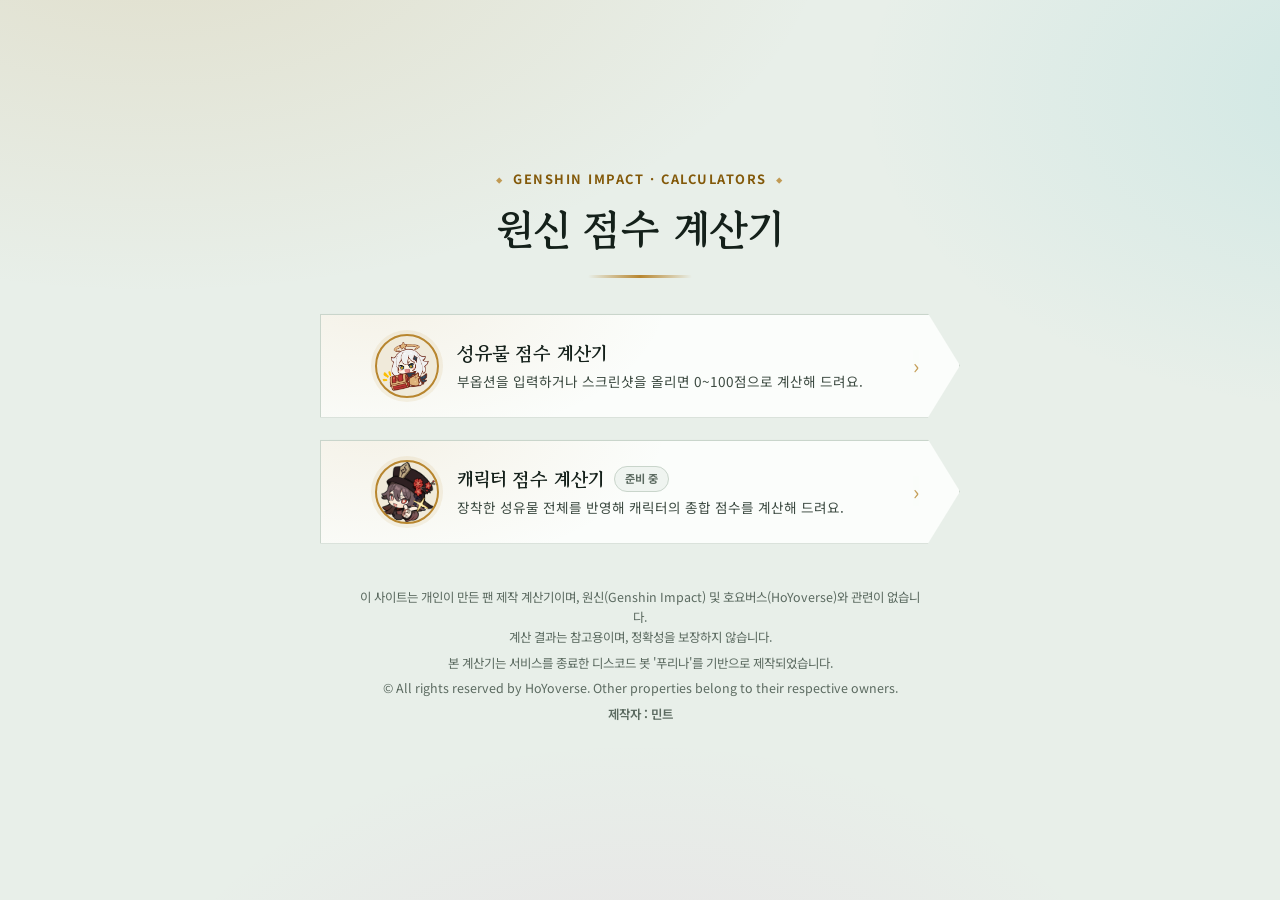
==== commit e11c9359: "캐릭터 점수 계산기 "준비 중" 페이지 제거, 완성된 계산기로 교체 - character.html: 실제 동작하는 캐릭터 점수 계산기 (Enka 연동, 성유물 상세/옵션별 점수, " ====
--- a/index.html
+++ b/index.html
@@ -1,1794 +1,123 @@
-<!doctype html><html lang="ko"><head><meta charset="utf-8"><meta name="viewport" content="width=device-width, initial-scale=1"><title>원신 성유물 계산기</title>
-<meta name="description" content="원신 성유물 스크린샷을 올리면 부옵션을 자동으로 읽고 0~100점으로 점수를 계산해 주는 무료 계산기">
-<meta property="og:type" content="website"><meta property="og:title" content="원신 성유물 계산기"><meta property="og:description" content="스크린샷만 올리면 성유물 부옵션을 읽어서 0~100점으로 계산해 드려요">
+<!doctype html><html lang="ko"><head><meta charset="utf-8"><meta name="viewport" content="width=device-width, initial-scale=1"><title>원신 점수 계산기</title>
+<meta name="description" content="원신(Genshin Impact) 성유물 점수와 캐릭터 점수를 계산해주는 무료 사이트">
+<meta property="og:type" content="website"><meta property="og:title" content="원신 점수 계산기"><meta property="og:description" content="성유물 점수, 캐릭터 점수를 계산해 드려요">
 <link rel="icon" href="data:image/svg+xml,%3Csvg xmlns='http://www.w3.org/2000/svg' viewBox='0 0 64 64'%3E%3Crect width='64' height='64' rx='14' fill='%23162220'/%3E%3Cpath d='M32 8l18 24-18 24-18-24z' fill='%23D9A85B'/%3E%3C/svg%3E">
-<link rel="stylesheet" href="https://fonts.googleapis.com/css2?family=Gowun+Batang:wght@700&family=IBM+Plex+Mono:wght@500;600&family=Noto+Sans+KR:wght@400;500;700&display=swap">
-<script src="tess/tesseract.min.js"></script>
+<link rel="stylesheet" href="https://fonts.googleapis.com/css2?family=Gowun+Batang:wght@700&family=Noto+Sans+KR:wght@400;500;700&display=swap">
 <style>
   :root{
-    --bg:#E8EFE9;
-    --surface:#FBFDFB;
-    --surface-2:#EFF4F0;
-    --ink:#14201A;
-    --ink-soft:#3C4A41;
-    --ink-faint:#5B6A60;
-    --border:#C9D5CB;
-    --border-strong:#A5B5AA;
-    --accent:#B8862F;
-    --accent-text:#83590A;
-    --ok:#1E9E5A;
-    --t0:#1B8D4D;
-    --t1:#A46505;
-    --t2:#057F8B;
-    --t3:#1B73D3;
-    --t4:#C03C9F;
-    --t5:#CB4247;
-    --danger:#B83C2B;
+    --bg:#E8EFE9; --surface:#FBFDFB; --surface-2:#EFF4F0;
+    --ink:#14201A; --ink-soft:#3C4A41; --ink-faint:#5B6A60;
+    --border:#C9D5CB; --border-strong:#A5B5AA;
+    --accent:#B8862F; --accent-text:#83590A;
     --shadow: 0 1px 2px rgba(20,32,26,0.06), 0 8px 24px rgba(20,32,26,0.08);
   }
   @media (prefers-color-scheme: dark){
     :root:not([data-theme="light"]){
-      --bg:#0E1513;
-      --surface:#16211E;
-      --surface-2:#1D2C28;
-      --ink:#EFF4EF;
-      --ink-soft:#C5D1C8;
-      --ink-faint:#95A69B;
-      --border:#2B3A36;
-      --border-strong:#41544B;
-      --accent:#D9A85B;
-      --accent-text:#EBC27A;
-      --ok:#3DCB86;
-      --t0:#3FB673;
-      --t1:#D9932B;
-      --t2:#2BB3C0;
-      --t3:#4A9CF0;
-      --t4:#E05DC0;
-      --t5:#EE6468;
-      --danger:#EE8C7B;
+      --bg:#0E1513; --surface:#16211E; --surface-2:#1D2C28;
+      --ink:#EFF4EF; --ink-soft:#C5D1C8; --ink-faint:#95A69B;
+      --border:#2B3A36; --border-strong:#41544B;
+      --accent:#D9A85B; --accent-text:#EBC27A;
       --shadow: 0 1px 2px rgba(0,0,0,0.4), 0 12px 28px rgba(0,0,0,0.4);
     }
   }
   :root[data-theme="dark"]{
-    --bg:#0E1513;
-    --surface:#16211E;
-    --surface-2:#1D2C28;
-    --ink:#EFF4EF;
-    --ink-soft:#C5D1C8;
-    --ink-faint:#95A69B;
-    --border:#2B3A36;
-    --border-strong:#41544B;
-    --accent:#D9A85B;
-    --accent-text:#EBC27A;
-    --ok:#3DCB86;
-    --t0:#3FB673;
-    --t1:#D9932B;
-    --t2:#2BB3C0;
-    --t3:#4A9CF0;
-    --t4:#E05DC0;
-    --t5:#EE6468;
-    --danger:#EE8C7B;
+    --bg:#0E1513; --surface:#16211E; --surface-2:#1D2C28;
+    --ink:#EFF4EF; --ink-soft:#C5D1C8; --ink-faint:#95A69B;
+    --border:#2B3A36; --border-strong:#41544B;
+    --accent:#D9A85B; --accent-text:#EBC27A;
     --shadow: 0 1px 2px rgba(0,0,0,0.4), 0 12px 28px rgba(0,0,0,0.4);
   }
-
   *{box-sizing:border-box;}
-  [hidden]{display:none !important;}
-  html{ -webkit-text-size-adjust:100%; }
+  html,body{ height:100%; }
   body{
-    margin:0;
-    background:var(--bg);
-    color:var(--ink);
-    font-family:'Noto Sans KR','Pretendard','Apple SD Gothic Neo','Malgun Gothic',system-ui,sans-serif;
-    font-size:16px;
-    line-height:1.65;
-    -webkit-font-smoothing:antialiased;
-  }
-  .wrap{ max-width:820px; margin:0 auto; padding:0 20px 72px; }
-  h1,h2,h3{ margin:0; text-wrap:balance; }
-  h1{ font-family:'Gowun Batang','Noto Sans KR',serif; font-weight:700; }
-  h2,h3{ font-weight:700; letter-spacing:-0.01em; }
-  .mono{ font-family:'IBM Plex Mono',ui-monospace,monospace; font-variant-numeric:tabular-nums; }
-  select, input, button{ font-family:inherit; }
-
-  .topbar{ padding:36px 0 22px; }
-  .eyebrow{ font-size:0.8rem; letter-spacing:0.12em; text-transform:uppercase; color:var(--accent-text); font-weight:700; }
-  .topbar h1{ font-size:clamp(1.9rem,5vw,2.6rem); margin-top:6px; line-height:1.25; }
-
-  .card{
-    background:var(--surface); border:1px solid var(--border); border-radius:18px;
-    box-shadow:var(--shadow); padding:22px 24px; margin-bottom:16px;
-  }
-  .card h2{ font-size:1.1rem; margin-bottom:12px; }
-  .card .hint{ font-size:0.9rem; color:var(--ink-soft); margin:-6px 0 12px; display:block; }
-
-  /* ---------- character picker ---------- */
-  .char-search{ position:relative; }
-  .char-search input[type="text"]{ height:50px; font-size:1.02rem; padding:0 16px; border-radius:12px; }
-  .char-confirm{
-    margin-top:8px; font-size:0.9rem; color:var(--ink-soft);
-    display:flex; align-items:center; gap:8px; flex-wrap:wrap;
-  }
-  .char-confirm:empty{ display:none; }
-  .char-confirm.unmatched{ color:var(--ink-faint); }
-
-  /* ---------- slot picker ---------- */
-  .slot-picker{ display:flex; gap:8px; flex-wrap:wrap; }
-  .slot-btn{
-    flex:1 1 auto; min-width:92px; min-height:48px; text-align:center; background:var(--surface-2);
-    border:1px solid var(--border); color:var(--ink-soft); padding:8px 10px;
-    border-radius:12px; font-size:0.95rem; font-weight:500; cursor:pointer;
-    transition:background-color .15s ease, border-color .15s ease, color .15s ease;
-  }
-  .slot-btn:hover{ border-color:var(--border-strong); color:var(--ink); }
-  .slot-btn.active{
-    border-color:var(--accent); color:var(--accent-text); font-weight:700;
-    background:color-mix(in srgb, var(--accent) 16%, var(--surface));
-    box-shadow:inset 0 0 0 1px var(--accent);
-  }
-  .slot-btn:focus-visible, button:focus-visible, select:focus-visible, input:focus-visible, summary:focus-visible{
-    outline:3px solid color-mix(in srgb, var(--accent) 60%, transparent); outline-offset:2px;
-  }
-
-  /* ---------- result ---------- */
-  .result__top{ display:flex; flex-wrap:wrap; align-items:flex-end; gap:16px; justify-content:space-between; }
-  .result__score{ display:flex; align-items:baseline; gap:10px; }
-  .result__score .num{ font-size:clamp(3rem,11vw,4.4rem); font-weight:600; line-height:1; }
-  .result__score .of100{ color:var(--ink-faint); font-size:1.15rem; }
-  .result__label{ font-size:1.08rem; font-weight:700; margin-bottom:8px; }
-  .pill{
-    display:inline-flex; align-items:center; gap:8px;
-    padding:7px 16px; border-radius:999px;
-    font-size:1rem; font-weight:700; white-space:nowrap;
-  }
-  .pill__dot{ width:9px; height:9px; border-radius:50%; background:currentColor; }
-  .gauge-track{
-    position:relative; height:12px; border-radius:999px; overflow:hidden;
-    display:flex; border:1px solid var(--border); margin-top:20px;
-  }
-  .gauge-track .zone{ display:block; height:100%; opacity:0.28; }
-  .gauge-fill{
-    position:absolute; left:0; top:0; bottom:0; width:0; background:var(--border-strong);
-    transition:width 0.25s ease, background-color 0.25s ease;
-  }
-  .gauge-cut{ position:absolute; top:0; bottom:0; width:2px; background:var(--surface); transform:translateX(-1px); }
-  .gauge-ticks{ position:relative; height:1.3em; margin-top:7px; font-size:0.8rem; color:var(--ink-faint); }
-  .gauge-ticks span{ position:absolute; top:0; transform:translateX(-50%); }
-  .gauge-ticks span:first-child{ transform:none; }
-  .gauge-ticks span:last-child{ transform:translateX(-100%); }
-  #score100{ transition:color 0.25s ease; }
-  @media (prefers-reduced-motion: reduce){
-    .gauge-fill, #score100{ transition:none; }
-  }
-  .stat-row{
-    display:flex; gap:32px; margin-top:20px; padding-top:18px;
-    border-top:1px solid var(--border); flex-wrap:wrap;
-  }
-  .stat-row .item .k{ font-size:0.88rem; color:var(--ink-soft); font-weight:500; }
-  .stat-row .item .v{ font-size:1.5rem; font-weight:600; margin-top:2px; }
-  .notes{ margin-top:18px; padding-top:16px; border-top:1px solid var(--border); font-size:0.9rem; color:var(--ink-soft); line-height:1.7; }
-  .notes p{ margin:0 0 8px; }
-  .notes .notes__warn{ margin:12px 0 0; color:var(--ink-faint); font-size:0.86rem; }
-
-  /* ---------- checkboxes ---------- */
-  .check{ display:inline-flex; align-items:center; gap:12px; cursor:pointer; color:var(--ink); font-size:1rem; }
-  .cbx{
-    appearance:none; -webkit-appearance:none; flex:none; margin:0; cursor:pointer;
-    width:26px; height:26px; border-radius:8px; border:2px solid var(--border-strong);
-    background:var(--surface-2); display:inline-grid; place-content:center;
-    transition:background-color .12s ease, border-color .12s ease, box-shadow .12s ease;
-  }
-  .cbx::after{
-    content:""; width:13px; height:7px; margin-top:-2px;
-    border-left:3px solid #fff; border-bottom:3px solid #fff;
-    transform:rotate(-45deg) scale(0); transition:transform .12s ease;
-  }
-  .cbx:hover:not(:disabled){ border-color:var(--ok); }
-  .cbx:checked{
-    background:var(--ok); border-color:var(--ok);
-    box-shadow:0 0 0 4px color-mix(in srgb, var(--ok) 22%, transparent);
-  }
-  .cbx:checked::after{ transform:rotate(-45deg) scale(1); }
-  .cbx:disabled{ cursor:not-allowed; opacity:0.4; }
-  .cbx:checked:disabled{ opacity:1; box-shadow:none; }
-
-  .corr-row{
-    display:flex; align-items:center; padding:12px 0; border-bottom:1px solid var(--border);
-  }
-  .corr-row:first-child{ padding-top:4px; }
-  .corr-row:last-child{ border-bottom:none; padding-bottom:0; }
-
-  .substat-row{ display:grid; grid-template-columns:auto 1fr 104px; gap:12px; align-items:center; margin-bottom:12px; }
-  .valid-check{ display:inline-flex; cursor:pointer; }
-  select, input[type="number"], input[type="text"], input[type="password"]{
-    background:var(--surface-2); border:1px solid var(--border-strong); color:var(--ink);
-    border-radius:10px; height:46px; padding:0 14px; font-size:1rem; width:100%;
-  }
-  select{
-    appearance:none; -webkit-appearance:none; padding-right:38px;
-    background-image:url("data:image/svg+xml,%3Csvg xmlns='http://www.w3.org/2000/svg' width='14' height='9' viewBox='0 0 14 9'%3E%3Cpath d='M1.5 1.5 7 7l5.5-5.5' fill='none' stroke='%238A9A90' stroke-width='2' stroke-linecap='round' stroke-linejoin='round'/%3E%3C/svg%3E");
-    background-repeat:no-repeat; background-position:right 14px center;
-  }
-  input::placeholder{ color:var(--ink-faint); opacity:0.85; }
-  select:disabled, input[type="number"]:disabled{ opacity:0.8; cursor:not-allowed; }
-
-  /* ---------- buttons ---------- */
-  .reset-btn, .manual-btn, .edit-btn, .foot-btn{
-    cursor:pointer; background:var(--surface-2); color:var(--ink-soft);
-    border:1px solid var(--border-strong); min-height:42px; padding:0 18px; border-radius:12px;
-    font-size:0.92rem; font-weight:600;
-    transition:border-color .15s ease, color .15s ease, background-color .15s ease;
-  }
-  .reset-btn:hover, .manual-btn:hover, .edit-btn:hover, .foot-btn:hover{ border-color:var(--accent); color:var(--accent-text); }
-  .manual-btn:disabled{ opacity:0.5; cursor:not-allowed; }
-  .apply-btn{
-    cursor:pointer; background:var(--accent); color:#16211B; border:1px solid var(--accent);
-    min-height:44px; padding:0 30px; border-radius:12px; font-size:1rem; font-weight:700;
-  }
-  .apply-btn:hover{ filter:brightness(1.07); }
-
-  /* ---------- photo upload ---------- */
-  .photo-btn{
-    position:relative; flex:2 1 0; cursor:pointer;
-    display:flex; flex-direction:column; align-items:center; justify-content:center; gap:6px;
-    text-align:center; padding:26px 16px; min-height:112px;
-    border:2px dashed var(--accent); border-radius:14px; color:var(--accent-text);
-    background:color-mix(in srgb, var(--accent) 8%, var(--surface));
-    transition:background-color 0.15s ease, border-color 0.15s ease;
-  }
-  .photo-btn:hover, .photo-btn:focus-within{ background:color-mix(in srgb, var(--accent) 16%, var(--surface)); }
-  .photo-btn__title{ font-size:1.05rem; font-weight:700; line-height:1.4; }
-  .photo-btn__sub{ font-size:0.88rem; font-weight:400; color:var(--ink-soft); }
-  .drag-over .photo-btn{ background:color-mix(in srgb, var(--accent) 28%, var(--surface)); border-style:solid; }
-  .photo-btn input[type="file"]{
-    position:absolute; width:1px; height:1px; overflow:hidden; opacity:0; pointer-events:none;
-  }
-  .photo-status{ margin-top:12px; font-size:0.95rem; color:var(--ink-soft); }
-  .photo-status.err{ color:var(--danger); font-weight:500; }
-  .link-btn{
-    margin-top:8px; padding:0; background:none; border:none; cursor:pointer;
-    font-size:0.9rem; color:var(--ink-soft); text-decoration:underline; text-underline-offset:4px;
-  }
-  .link-btn:hover{ color:var(--accent-text); }
-
-  /* ---------- input card ---------- */
-  .card-head{ display:flex; justify-content:space-between; align-items:center; margin-bottom:14px; }
-  .card-head h2{ margin-bottom:0; }
-  .input-actions{ display:flex; gap:10px; }
-  .input-actions .manual-btn{ flex:1 1 0; min-height:112px; font-size:1rem; }
-  @media (max-width:480px){ .input-actions{ flex-direction:column; } .input-actions .manual-btn{ min-height:48px; } }
-  .editor-actions{ display:flex; justify-content:flex-end; gap:10px; margin-top:8px; }
-  .editor-actions .edit-btn{ flex:0 0 auto; padding:0 26px; min-height:44px; }
-  #subEditor{ margin-top:18px; }
-
-  /* ---------- footer buttons ---------- */
-  .foot-actions{ display:flex; gap:10px; flex-wrap:wrap; justify-content:center; margin-top:8px; }
-  .foot-btn{ min-height:46px; padding:0 22px; font-size:0.95rem; }
-
-  /* ---------- popups ---------- */
-  .modal{
-    position:fixed; inset:0; z-index:50; display:flex; align-items:center; justify-content:center;
-    padding:56px 20px 24px; background:rgba(4,9,7,0.8);
-  }
-  .modal > img{ max-width:100%; max-height:100%; object-fit:contain; border-radius:10px; box-shadow:0 10px 40px rgba(0,0,0,0.5); }
-  .modal__close{
-    position:absolute; top:12px; right:14px; width:42px; height:42px; border-radius:50%; cursor:pointer;
-    border:1px solid rgba(255,255,255,0.35); background:rgba(0,0,0,0.5); color:#fff; font-size:1.1rem;
-  }
-  .modal__close:hover{ background:rgba(255,255,255,0.18); }
-  .dialog{
-    position:relative; width:min(780px,100%); max-height:100%; overflow:auto;
-    background:var(--surface); color:var(--ink); border:1px solid var(--border); border-radius:20px;
-    box-shadow:0 20px 60px rgba(0,0,0,0.5); padding:28px 30px 32px;
-  }
-  .dialog__close{
-    position:absolute; top:14px; right:14px; width:40px; height:40px; border-radius:50%; cursor:pointer;
-    border:1px solid var(--border-strong); background:var(--surface-2); color:var(--ink-soft); font-size:1.05rem;
-  }
-  .dialog__close:hover{ border-color:var(--accent); color:var(--accent-text); }
-  .dialog h2{ font-size:1.4rem; margin:0 44px 16px 0; }
-  .dialog h3{ font-size:1.05rem; margin:22px 0 8px; color:var(--accent-text); }
-  .dialog p{ margin:0 0 10px; color:var(--ink-soft); font-size:0.98rem; line-height:1.75; }
-  .dialog ul{ margin:0 0 10px; padding-left:1.2em; color:var(--ink-soft); font-size:0.98rem; line-height:1.8; }
-  .dialog li{ margin-bottom:2px; }
-  .dialog b{ color:var(--ink); }
-  .formula{
-    margin:6px 0 12px; padding:10px 14px; border-radius:10px; background:var(--surface-2);
-    border:1px solid var(--border); font-size:0.95rem; color:var(--ink); line-height:1.7;
-  }
-  .avg-table{ width:100%; border-collapse:collapse; margin:6px 0 12px; font-size:0.95rem; }
-  .avg-table th, .avg-table td{ padding:8px 12px; text-align:left; border-bottom:1px solid var(--border); }
-  .avg-table th{ color:var(--ink-faint); font-weight:500; font-size:0.86rem; }
-  .avg-table td:last-child, .avg-table th:last-child{ text-align:right; }
-  .table-search{ margin:4px 0 6px; }
-  .table-sec{ margin-top:22px; }
-  .table-sec h3{ margin-top:0; }
-  .table-group{ display:flex; flex-wrap:wrap; gap:6px; margin:0 0 10px; }
-  .chip{
-    display:inline-block; padding:3px 11px; border-radius:999px; font-size:0.92rem; line-height:1.6;
-    background:var(--surface-2); border:1px solid var(--border); color:var(--ink);
-  }
-  .chip--cond{ color:var(--ink-faint); border-style:dashed; }
-  .table-note{ margin:6px 0 0; font-size:0.9rem; color:var(--ink-soft); }
-  .table-legend{ font-size:0.9rem; color:var(--ink-faint); }
-
-  /* ---------- info popover ---------- */
-  .info-btn{
-    display:inline-grid; place-content:center; width:20px; height:20px; margin-left:2px;
-    border-radius:50%; border:1px solid var(--border-strong); background:var(--surface-2);
-    color:var(--ink-faint); font-size:0.72rem; font-weight:700; line-height:1; cursor:pointer;
-    vertical-align:middle;
-  }
-  .info-btn:hover{ border-color:var(--accent); color:var(--accent-text); }
-  .k .info-btn{ margin-left:4px; }
-  .popover{
-    position:fixed; z-index:60; max-width:280px; padding:12px 14px; border-radius:12px;
-    background:var(--surface); border:1px solid var(--border-strong); box-shadow:var(--shadow);
-    font-size:0.88rem; color:var(--ink-soft); line-height:1.6;
-  }
-  .score-disclaimer{ margin:18px 0 0; padding-top:16px; border-top:1px solid var(--border); font-size:0.86rem; color:var(--ink-faint); line-height:1.7; }
-
-  /* ---------- genshin-flavored visual polish ---------- */
-  body{
-    background:
+    margin:0; background:
       radial-gradient(1100px 620px at 12% -10%, color-mix(in srgb, var(--accent) 16%, transparent), transparent 62%),
-      radial-gradient(900px 560px at 108% 10%, color-mix(in srgb, var(--t2) 13%, transparent), transparent 58%),
-      radial-gradient(820px 520px at 50% 118%, color-mix(in srgb, var(--t4) 9%, transparent), transparent 62%),
+      radial-gradient(900px 560px at 108% 10%, color-mix(in srgb, #2BB3C0 13%, transparent), transparent 58%),
+      radial-gradient(820px 520px at 50% 118%, color-mix(in srgb, #E05DC0 9%, transparent), transparent 62%),
       var(--bg);
-    background-attachment:fixed;
+    color:var(--ink); font-family:'Noto Sans KR',system-ui,sans-serif; line-height:1.6;
+    display:flex; flex-direction:column; align-items:center; justify-content:center;
+    padding:32px 20px; text-align:center;
   }
   @media (max-width:700px){ body{ background-attachment:scroll; } }
-
+  .eyebrow{ font-size:0.8rem; letter-spacing:0.12em; text-transform:uppercase; color:var(--accent-text); font-weight:700; }
   .eyebrow::before, .eyebrow::after{ content:"◆"; font-size:0.5em; color:var(--accent); opacity:0.8; vertical-align:0.15em; }
-  .eyebrow::before{ margin-right:9px; }
-  .eyebrow::after{ margin-left:9px; }
-  .topbar h1{ position:relative; padding-bottom:16px; }
-  .topbar h1::after{
-    content:""; position:absolute; left:0; bottom:0; width:104px; height:3px; border-radius:2px;
-    background:linear-gradient(90deg, var(--accent), color-mix(in srgb, var(--accent) 30%, transparent));
+  .eyebrow::before{ margin-right:9px; } .eyebrow::after{ margin-left:9px; }
+  h1{
+    font-family:'Gowun Batang',serif; font-weight:700; margin:6px 0 0;
+    font-size:clamp(1.9rem,5vw,2.6rem); position:relative; padding-bottom:16px;
   }
-
-  .card{
-    position:relative; overflow:hidden; border-radius:16px;
-    background:
-      radial-gradient(460px 240px at 10% -14%, color-mix(in srgb, var(--accent) 9%, transparent), transparent 65%),
-      var(--surface);
+  h1::after{
+    content:""; position:absolute; left:50%; bottom:0; width:104px; height:3px; border-radius:2px;
+    transform:translateX(-50%);
+    background:linear-gradient(90deg, transparent, var(--accent), transparent);
   }
-  .card::before{
-    content:""; position:absolute; top:0; left:0; right:0; height:3px;
-    background:linear-gradient(90deg, transparent, var(--accent) 22%, var(--accent) 78%, transparent);
-    opacity:0.55;
+  .tickets{ display:flex; flex-direction:column; gap:22px; margin-top:36px; width:min(640px, 92vw); }
+  .ticket{
+    position:relative; display:flex; align-items:center; gap:18px;
+    min-height:104px; padding:14px 40px 14px 54px; text-align:left; text-decoration:none; color:inherit;
+    background: radial-gradient(460px 240px at 8% -20%, color-mix(in srgb, var(--accent) 10%, transparent), transparent 65%), var(--surface);
+    border:1px solid var(--border);
+    clip-path: polygon(0 0, 95% 0, 100% 50%, 95% 100%, 0 100%);
+    box-shadow:var(--shadow);
+    transition:transform .15s ease, border-color .15s ease;
   }
-  .card h2, .dialog h2{ font-family:'Gowun Batang','Noto Sans KR',serif; letter-spacing:-0.01em; }
-  .card h2::before, .dialog h2::before{ content:"◆"; font-size:0.6em; color:var(--accent); opacity:0.85; margin-right:9px; vertical-align:0.1em; }
-  .result__label{ font-family:'Gowun Batang','Noto Sans KR',serif; }
-
-  .slot-btn.active::before{ content:"◆"; font-size:0.62em; margin-right:6px; opacity:0.85; vertical-align:0.12em; }
-
-  .result__score .num{ text-shadow:0 0 26px color-mix(in srgb, currentColor 45%, transparent); }
-  .gauge-fill{
-    background:linear-gradient(160deg,
-      color-mix(in srgb, var(--fill, var(--border-strong)) 80%, white 20%) 0%,
-      var(--fill, var(--border-strong)) 55%,
-      color-mix(in srgb, var(--fill, var(--border-strong)) 78%, black 22%) 100%);
-    box-shadow:0 0 14px 0 color-mix(in srgb, var(--fill, transparent) 55%, transparent);
+  .ticket:hover{ transform:translateX(4px); border-color:var(--accent); }
+  .ticket__badge{
+    flex:none; width:64px; height:64px; border-radius:50%; overflow:hidden;
+    display:grid; place-content:center; font-size:1.9rem; line-height:1;
+    background:color-mix(in srgb, var(--accent) 16%, var(--surface));
+    border:2px solid var(--accent); box-shadow:0 0 0 4px color-mix(in srgb, var(--accent) 10%, transparent);
   }
-  .pill{
-    box-shadow:
-      inset 0 0 0 1px color-mix(in srgb, currentColor 35%, transparent),
-      0 2px 10px -2px color-mix(in srgb, currentColor 45%, transparent);
+  .ticket__badge img{ width:100%; height:100%; object-fit:cover; }
+  .ticket__body{ flex:1 1 auto; min-width:0; }
+  .ticket__title-row{ display:flex; align-items:center; flex-wrap:wrap; gap:8px 10px; }
+  .ticket__title{ font-family:'Gowun Batang',serif; font-weight:700; font-size:1.18rem; }
+  .ticket__desc{ font-size:0.85rem; color:var(--ink-soft); margin-top:4px; line-height:1.55; }
+  .ticket__go{ flex:none; font-size:1.3rem; color:var(--accent); opacity:0.8; }
+  .ticket__pill{
+    flex:none; padding:3px 10px; border-radius:999px; font-size:0.7rem; font-weight:700;
+    background:var(--surface-2); color:var(--ink-faint); border:1px solid var(--border);
   }
-
-  .apply-btn{
-    background:linear-gradient(135deg,
-      color-mix(in srgb, var(--accent) 88%, white 12%) 0%, var(--accent) 55%,
-      color-mix(in srgb, var(--accent) 85%, black 15%) 100%);
-    box-shadow:0 4px 16px -4px color-mix(in srgb, var(--accent) 55%, transparent);
-  }
-  .apply-btn:hover{ box-shadow:0 6px 20px -4px color-mix(in srgb, var(--accent) 65%, transparent); }
-  .photo-btn{ box-shadow:inset 0 0 0 1px color-mix(in srgb, var(--accent) 22%, transparent); }
-
-  .foot-actions{ margin-top:26px; padding-top:22px; border-top:1px solid var(--border); }
-  .site-footer{ margin-top:26px; padding:0 8px; text-align:center; }
+  .ticket__pill.ready{ color:var(--accent-text); border-color:var(--accent); background:color-mix(in srgb, var(--accent) 12%, var(--surface)); }
+  .site-footer{ margin-top:44px; max-width:560px; }
   .site-footer p{ margin:0 0 6px; font-size:0.78rem; line-height:1.6; color:var(--ink-faint); }
   .site-footer__credit{ font-size:0.8rem; font-weight:600; color:var(--ink-soft); }
 </style>
+</head><body>
 
-<div class="wrap">
-  <header class="topbar">
-    <div class="eyebrow">Genshin Impact · Artifact Calculator</div>
-    <h1>원신 성유물 계산기</h1>
-  </header>
+  <div class="eyebrow">Genshin Impact · Calculators</div>
+  <h1>원신 점수 계산기</h1>
 
-  <div class="card">
-    <h2>캐릭터 선택</h2>
-    <div class="char-search">
-      <input type="text" id="charSearch" list="charList" placeholder="캐릭터 이름 검색" autocomplete="off">
-      <datalist id="charList"></datalist>
-    </div>
-    <div class="char-confirm" id="charConfirm"></div>
-  </div>
-
-  <div class="card">
-    <h2>착용 부위</h2>
-    <div class="slot-picker" id="slotPicker"></div>
-  </div>
-
-  <div class="card" id="inputCard">
-    <div class="card-head">
-      <h2>부옵션 입력</h2>
-      <button class="reset-btn" id="resetBtn" type="button">초기화</button>
-    </div>
-    <div class="input-actions">
-      <label class="photo-btn" for="photoInput">
-        <span class="photo-btn__title" id="photoBtnLabel"></span>
-        <span class="photo-btn__sub" id="photoBtnSub"></span>
-        <input type="file" id="photoInput" accept="image/*">
-      </label>
-      <button class="manual-btn" id="manualBtn" type="button">직접 입력</button>
-    </div>
-    <div class="photo-status" id="photoStatus" hidden></div>
-    <button class="link-btn" id="photoViewBtn" type="button" hidden>원본 사진 보기</button>
-    <div id="subEditor" hidden>
-      <div id="subRows"></div>
-      <div class="editor-actions">
-        <button class="edit-btn" id="editBtn" type="button" hidden>수정</button>
-        <button class="apply-btn" id="applyBtn" type="button" hidden>적용</button>
-      </div>
-    </div>
-  </div>
-
-  <div class="card" id="corrCard">
-    <h2>보정 <button class="info-btn" type="button" data-info="corr" aria-label="보정 설명 보기">?</button></h2>
-    <div id="corrList"></div>
-  </div>
-
-  <div class="card result" id="resultCard">
-    <div class="result__top">
-      <div>
-        <div class="result__label">최종 성유물 점수</div>
-        <div class="result__score">
-          <span class="num mono" id="score100">0.0</span>
-          <span class="of100">/ 100</span>
-        </div>
-      </div>
-      <span class="pill" id="gradePill" hidden><span class="pill__dot"></span><span id="gradeLabel"></span></span>
-    </div>
-    <div class="gauge-track" id="gaugeTrack">
-      <span class="zone" style="width:10%;background:var(--t0)"></span>
-      <span class="zone" style="width:20%;background:var(--t1)"></span>
-      <span class="zone" style="width:20%;background:var(--t2)"></span>
-      <span class="zone" style="width:20%;background:var(--t3)"></span>
-      <span class="zone" style="width:20%;background:var(--t4)"></span>
-      <span class="zone" style="width:10%;background:var(--t5)"></span>
-      <div class="gauge-fill" id="gaugeFill"></div>
-      <i class="gauge-cut" style="left:10%"></i>
-      <i class="gauge-cut" style="left:30%"></i>
-      <i class="gauge-cut" style="left:50%"></i>
-      <i class="gauge-cut" style="left:70%"></i>
-      <i class="gauge-cut" style="left:90%"></i>
-    </div>
-    <div class="gauge-ticks">
-      <span style="left:0">0</span><span style="left:10%">10</span><span style="left:30%">30</span><span style="left:50%">50</span><span style="left:70%">70</span><span style="left:90%">90</span><span style="left:100%">100</span>
-    </div>
-    <div class="stat-row">
-      <div class="item"><div class="k">부옵션 효율 <button class="info-btn" type="button" data-info="eff" aria-label="부옵션 효율 설명 보기">?</button></div><div class="v mono" id="efficiency">0.0</div></div>
-      <div class="item"><div class="k">치명타 붙은 횟수 <button class="info-btn" type="button" data-info="crit" aria-label="치명타 붙은 횟수 설명 보기">?</button></div><div class="v mono" id="critCount">0.0</div></div>
-    </div>
-    <p class="score-disclaimer">성유물 평가 점수는 주관적 요소이며, 절대적인 지표가 될 수 없습니다. 세트효과 및 주옵션이 캐릭터와 맞지 않으면 점수는 무효입니다.</p>
-  </div>
-
-  <div class="foot-actions">
-    <button class="foot-btn" id="methodBtn" type="button">성유물 계산 방식</button>
-    <button class="foot-btn" id="tableBtn" type="button">성유물 유효옵션 캐릭터표</button>
+  <div class="tickets">
+    <a class="ticket" href="artifact.html">
+      <span class="ticket__badge"><img src="assets/emoji-artifact.png" alt="" loading="lazy"></span>
+      <span class="ticket__body">
+        <span class="ticket__title-row">
+          <span class="ticket__title">성유물 점수 계산기</span>
+        </span>
+        <span class="ticket__desc">부옵션을 입력하거나 스크린샷을 올리면 0~100점으로 계산해 드려요.</span>
+      </span>
+      <span class="ticket__go" aria-hidden="true">›</span>
+    </a>
+    <a class="ticket" href="character.html">
+      <span class="ticket__badge"><img src="assets/emoji-character.png" alt="" loading="lazy"></span>
+      <span class="ticket__body">
+        <span class="ticket__title-row">
+          <span class="ticket__title">캐릭터 점수 계산기</span>
+          <span class="ticket__pill">준비 중</span>
+        </span>
+        <span class="ticket__desc">장착한 성유물 전체를 반영해 캐릭터의 종합 점수를 계산해 드려요.</span>
+      </span>
+      <span class="ticket__go" aria-hidden="true">›</span>
+    </a>
   </div>
 
   <footer class="site-footer">
     <p>이 사이트는 개인이 만든 팬 제작 계산기이며, 원신(Genshin Impact) 및 호요버스(HoYoverse)와 관련이 없습니다.<br>계산 결과는 참고용이며, 정확성을 보장하지 않습니다.</p>
     <p>본 계산기는 서비스를 종료한 디스코드 봇 '푸리나'를 기반으로 제작되었습니다.</p>
+    <p>© All rights reserved by HoYoverse. Other properties belong to their respective owners.</p>
     <p class="site-footer__credit">제작자 : 민트</p>
   </footer>
-</div>
 
-<div class="popover" id="infoPopover" role="tooltip" hidden></div>
-
-<div class="modal" id="photoModal" role="dialog" aria-modal="true" aria-label="원본 사진" hidden>
-  <button class="modal__close" id="photoModalClose" type="button" aria-label="닫기">✕</button>
-  <img id="photoModalImg" alt="올린 원본 사진">
-</div>
-
-<div class="modal" id="methodModal" role="dialog" aria-modal="true" aria-labelledby="methodTitle" hidden>
-  <div class="dialog">
-    <button class="dialog__close" type="button" aria-label="닫기">✕</button>
-    <h2 id="methodTitle">성유물 계산 방식</h2>
-
-    <h3>1. 부옵션 평균값</h3>
-    <p>부옵션이 한 번 강화될 때 붙는 수치의 평균값을 기준으로 삼습니다. 옵션 수치를 이 평균값으로 나누면, 평균적으로 몇 번 강화된 것과 같은지 알 수 있습니다.</p>
-    <table class="avg-table">
-      <thead><tr><th>옵션</th><th>평균값</th></tr></thead>
-      <tbody>
-        <tr><td>치명타 확률</td><td>3.3%</td></tr>
-        <tr><td>치명타 피해</td><td>6.6%</td></tr>
-        <tr><td>원소충전효율</td><td>5.5%</td></tr>
-        <tr><td>원소마스터리</td><td>19.75</td></tr>
-        <tr><td>공격력%</td><td>4.975%</td></tr>
-        <tr><td>HP%</td><td>4.975%</td></tr>
-        <tr><td>방어력%</td><td>6.2%</td></tr>
-        <tr><td>공격력 (고정 수치)</td><td>16.75</td></tr>
-        <tr><td>HP (고정 수치)</td><td>254</td></tr>
-        <tr><td>방어력 (고정 수치)</td><td>19.75</td></tr>
-      </tbody>
-    </table>
-
-    <h3>2. 유효옵션 점수</h3>
-    <p>유효로 체크한 옵션만 점수에 더합니다.</p>
-    <ul>
-      <li><b>% 옵션, 원소마스터리</b> : 수치 ÷ 평균값</li>
-      <li><b>고정 수치 옵션 (공격력·HP·방어력)</b> : 캐릭터의 기초 스탯(Lv.90, 무기 제외)을 반영해서 환산합니다.</li>
-    </ul>
-    <div class="formula">(수치 ÷ 평균값) ÷ 기초 스탯 × 100 ÷ 기준값<br>기준값 : 공격력·HP는 4.975, 방어력은 6.2</div>
-    <p>기초 스탯이 큰 캐릭터일수록 고정 수치 옵션의 점수가 낮게 계산됩니다.</p>
-
-    <h3>3. 보정</h3>
-    <p>공격력·HP·원소마스터리 중 유효하긴 하지만 다른 옵션에 비해 효율이 떨어지는 경우, 보정을 선택하면 그 옵션(% 옵션과 고정 수치 모두)의 점수를 절반(×0.5)으로 계산합니다.</p>
-
-    <h3>4. 최종 점수</h3>
-    <div class="formula">합산 점수 = 유효옵션 점수의 합 × 10<br>최종 점수 = 합산 점수 ÷ 부위 기준값 × 100</div>
-    <ul>
-      <li>생명의 꽃 · 죽음의 깃털 : 100</li>
-      <li>시간의 모래 : 90</li>
-      <li>공간의 성배 · 이성의 왕관 : 80</li>
-    </ul>
-    <p>부위 기준값을 넘으면 100점을 넘을 수도 있습니다.</p>
-
-    <h3>5. 부옵션 효율, 치명타 붙은 횟수</h3>
-    <div class="formula">부옵션 효율 = (모든 부옵션의 수치 ÷ 평균값)의 합 × 10<br>치명타 붙은 횟수 = 치명타 확률 ÷ 3.3 + 치명타 피해 ÷ 6.6</div>
-    <p>유효로 체크했는지와 상관없이 부옵션 4개를 모두 계산합니다.</p>
-  </div>
-</div>
-
-<div class="modal" id="tableModal" role="dialog" aria-modal="true" aria-labelledby="tableTitle" hidden>
-  <div class="dialog">
-    <button class="dialog__close" type="button" aria-label="닫기">✕</button>
-    <h2 id="tableTitle">성유물 유효옵션 캐릭터표</h2>
-    <input type="text" class="table-search" id="tableSearch" placeholder="캐릭터 이름 검색" autocomplete="off">
-    <p class="table-legend">(6돌) 같은 돌파 표시가 붙은 항목은 캐릭터를 골라도 자동으로 체크되지 않아요.</p>
-    <div id="tableBody"></div>
-  </div>
-</div>
-
-<script>
-(function(){
-  "use strict";
-
-  var STAT_TYPES = [
-    {key:"cr",       label:"치명타 확률%",   avg:3.3,   kind:"pct",  corr:null},
-    {key:"cd",       label:"치명타 피해%",   avg:6.6,   kind:"pct",  corr:null},
-    {key:"em",       label:"원소마스터리",    avg:19.75, kind:"pct",  corr:"em"},
-    {key:"er",       label:"원소충전효율%",  avg:5.5,   kind:"pct",  corr:null},
-    {key:"atk_pct",  label:"공격력%",        avg:4.975, kind:"pct",  corr:"atk"},
-    {key:"atk_flat", label:"공격력",         avg:16.75, kind:"flat", base:"atk", corr:"atk"},
-    {key:"hp_pct",   label:"체력%",          avg:4.975, kind:"pct",  corr:"hp"},
-    {key:"hp_flat",  label:"체력",           avg:254,   kind:"flat", base:"hp",  corr:"hp"},
-    {key:"def_pct",  label:"방어력%",        avg:6.2,   kind:"pct",  corr:null},
-    {key:"def_flat", label:"방어력",         avg:19.75, kind:"flat", base:"def", corr:null}
-  ];
-  var STAT_MAP = {};
-  STAT_TYPES.forEach(function(s){ STAT_MAP[s.key] = s; });
-
-  var CORR_GROUPS = [
-    {key:"atk", label:"공격력 보정"},
-    {key:"hp",  label:"HP 보정"},
-    {key:"em",  label:"원소마스터리 보정"}
-  ];
-
-  var SLOTS = [
-    {key:"flower",  label:"생명의 꽃",   denom:100},
-    {key:"feather", label:"죽음의 깃털", denom:100},
-    {key:"sands",   label:"시간의 모래", denom:90},
-    {key:"goblet",  label:"공간의 성배", denom:80},
-    {key:"circlet", label:"이성의 왕관", denom:80}
-  ];
-
-  // Genshin Impact Fandom Wiki - Character Comparison (Lv.90 base stats, no weapon)
-  var CHARACTERS = [
-    ["아이노","Aino",11201,242,607],["알베도","Albedo",13225,251,876],["알하이탐","Alhaitham",13348,313,781],
-    ["에일로이","Aloy",10898,233,676],["알료샤","Alyosha",11962,265,702],["엠버","Amber",9461,223,600],
-    ["아라타키 이토","Arataki Itto",12858,227,959],["아를레키노","Arlecchino",13103,342,764],
-    ["백출","Baizhu",13348,192,499],["바바라","Barbara",9787,159,668],["북두","Beidou",13049,225,648],
-    ["베넷","Bennett",12397,191,771],["캔디스","Candace",10874,212,682],["샤를로트","Charlotte",10766,173,546],
-    ["차스카","Chasca",9796,346,614],["슈브르즈","Chevreuse",11962,193,604],["치오리","Chiori",11437,322,953],
-    ["중운","Chongyun",10983,223,648],["시틀라리","Citlali",11633,126,763],["클로린드","Clorinde",12956,337,783],
-    ["콜레이","Collei",9787,199,600],["콜롬비나","Columbina",14695,95,514],["사이노","Cyno",12490,318,859],
-    ["달리아","Dahlia",12506,189,559],["데히야","Dehya",15674,265,627],["다이루크","Diluc",12980,334,783],
-    ["디오나","Diona",9569,212,600],["도리","Dori",12397,223,723],["두린","Durin",12429,346,822],
-    ["에밀리","Emilie",13568,334,730],["에스코피에","Escoffier",13348,346,731],["유라","Eula",13225,342,750],
-    ["파루잔","Faruzan",9569,196,627],["피슬","Fischl",9189,244,593],["플린스","Flins",12490,351,808],
-    ["프레미네","Freminet",12071,254,708],["푸리나","Furina",15307,243,695],["가명","Gaming",11418,301,702],
-    ["감우","Ganyu",9796,334,630],["고로","Gorou",9569,182,648],["호두","Hu Tao",15552,106,876],
-    ["얀사","Iansan",10657,257,638],["이파","Ifa",10081,178,605],["일루가","Illuga",11962,191,813],
-    ["이네파","Ineffa",12613,330,827],["야호다","Jahoda",9646,223,580],["진","Jean",14695,239,768],
-    ["카치나","Kachina",11799,216,792],["카에데하라 카즈하","Kaedehara Kazuha",13348,296,806],
-    ["케이아","Kaeya",11636,223,791],["카미사토 아야카","Kamisato Ayaka",12858,342,783],
-    ["카미사토 아야토","Kamisato Ayato",13715,298,768],["카베","Kaveh",11962,233,750],["각청","Keqing",13103,322,799],
-    ["키니치","Kinich",12858,332,801],["키라라","Kirara",12179,223,546],["클레","Klee",10286,310,614],
-    ["쿠죠 사라","Kujou Sara",9569,195,627],["쿠키 시노부","Kuki Shinobu",12288,212,750],
-    ["남연","Lan Yan",9243,250,580],["라우마","Lauma",10653,254,668],["레일라","Layla",11092,216,655],
-    ["린네아","Linnea",9894,143,906],["리사","Lisa",9569,231,573],["로엔","Lohen",12858,344,783],
-    ["리넷","Lynette",12397,231,711],["리니","Lyney",11021,318,537],["마비카","Mavuika",12552,358,791],
-    ["미카","Mika",12506,223,713],["모나","Mona",10409,287,653],["말라니","Mualani",15184,181,570],
-    ["나히다","Nahida",10360,298,630],["나비아","Navia",12650,351,793],["네페르","Nefer",12703,344,799],
-    ["느비예트","Neuvillette",14695,208,576],["니콜","Nicole",10409,342,562],["닐루","Nilou",15184,229,728],
-    ["응광","Ningguang",9787,212,573],["노엘","Noelle",12071,191,798],["오데트","Odette",12980,334,786],
-    ["올로룬","Ororon",9243,244,586],["프루네","Prune",9678,220,580],["치치","Qiqi",12368,287,922],
-    ["라이덴 쇼군","Raiden Shogun",12907,337,789],["레이저","Razor",11962,233,750],["로자리아","Rosaria",12288,240,709],
-    ["산드로네","Sandrone",13225,342,752],["산고노미야 코코미","Sangonomiya Kokomi",13470,234,657],
-    ["사유","Sayu",11853,244,744],["세토스","Sethos",9787,227,559],["신학","Shenhe",12992,303,830],
-    ["시카노인 헤이조","Shikanoin Heizou",10657,225,683],["시그윈","Sigewinne",13348,192,499],
-    ["스커크","Skirk",12417,358,806],["설탕","Sucrose",9243,169,702],["타르탈리아","Tartaglia",13103,301,814],
-    ["토마","Thoma",10331,201,750],["타이나리","Tighnari",10849,267,630],
-    ["바레사","Varesa",12699,356,781],["바르카","Varka",12613,352,795],["벤티","Venti",10531,263,668],
-    ["방랑자","Wanderer",10164,327,607],["라이오슬리","Wriothesley",13592,310,763],["향릉","Xiangling",10874,225,668],
-    ["한운","Xianyun",10409,334,572],["소","Xiao",12735,349,799],["실로닌","Xilonen",12405,275,929],
-    ["행추","Xingqiu",10222,201,757],["신염","Xinyan",11201,248,798],["야에 미코","Yae Miko",10372,339,568],
-    ["연비","Yanfei",9352,240,586],["요요","Yaoyao",12288,212,750],["야란","Yelan",14450,243,547],
-    ["요이미야","Yoimiya",10164,322,614],["유메미즈키 미즈키","Yumemizuki Mizuki",12735,215,757],
-    ["운근","Yun Jin",10657,191,734],["종려","Zhongli",14695,251,737],["자백","Zibai",12919,224,956],
-    ["베스나","Vesna",13262,354,730],["보댜니차","Vodyanitsa",14818,108,484]
-  ].map(function(a){ return {ko:a[0], en:a[1], hp:a[2], atk:a[3], def:a[4]}; });
-
-  // BEGIN CHAR_BUILDS - generated from 성유물 점수 유효옵션 캐릭터표.md
-  // v: stats that count as valid, h: groups scored with the x0.5 correction.
-  // Entries marked with a constellation condition (6돌, 4돌이상) are left out on purpose.
-  var CHAR_BUILDS = {
-    "아이노":{v:["cr","cd","em","er"],h:[]},
-    "알베도":{v:["cr","cd","er","atk_pct","atk_flat","def_pct","def_flat"],h:["atk"]},
-    "알하이탐":{v:["cr","cd","em","er","atk_pct","atk_flat"],h:["atk"]},
-    "에일로이":{v:["cr","cd","em","er","atk_pct","atk_flat"],h:["em"]},
-    "알료샤":{v:["cr","er","atk_pct","atk_flat"],h:[]},
-    "엠버":{v:["cr","cd","em","er","atk_pct","atk_flat"],h:[]},
-    "아라타키 이토":{v:["cr","cd","er","atk_pct","atk_flat","def_pct","def_flat"],h:["atk"]},
-    "아를레키노":{v:["cr","cd","em","er","atk_pct","atk_flat"],h:["em"]},
-    "백출":{v:["er","hp_pct","hp_flat"],h:[]},
-    "바바라":{v:["er","hp_pct","hp_flat"],h:[]},
-    "북두":{v:["cr","cd","er","atk_pct","atk_flat"],h:[]},
-    "베넷":{v:["er","hp_pct","hp_flat"],h:[]},
-    "캔디스":{v:["cr","er","hp_pct","hp_flat"],h:[]},
-    "샤를로트":{v:["er","atk_pct","atk_flat"],h:[]},
-    "차스카":{v:["cr","cd","em","er","atk_pct","atk_flat"],h:["em"]},
-    "슈브르즈":{v:["er","hp_pct","hp_flat"],h:[]},
-    "치오리":{v:["cr","cd","atk_pct","atk_flat","def_pct","def_flat"],h:["atk"]},
-    "중운":{v:["cr","cd","er","atk_pct","atk_flat"],h:[]},
-    "시틀라리":{v:["cr","cd","em","er","atk_pct","atk_flat"],h:["atk"]},
-    "클로린드":{v:["cr","cd","em","er","atk_pct","atk_flat"],h:["em"]},
-    "콜레이":{v:["cr","cd","em","er","atk_pct","atk_flat"],h:[]},
-    "콜롬비나":{v:["cr","cd","er","hp_pct","hp_flat"],h:[]},
-    "사이노":{v:["cr","cd","em","er","atk_pct","atk_flat"],h:["atk"]},
-    "달리아":{v:["er","hp_pct","hp_flat"],h:[]},
-    "데히야":{v:["cr","cd","em","er","atk_pct","atk_flat","hp_pct","hp_flat"],h:[]},
-    "다이루크":{v:["cr","cd","em","atk_pct","atk_flat"],h:["em"]},
-    "디오나":{v:["er","hp_pct","hp_flat"],h:[]},
-    "도리":{v:["cr","cd","er","atk_pct","atk_flat","hp_pct","hp_flat"],h:[]},
-    "두린":{v:["cr","cd","er","atk_pct","atk_flat"],h:[]},
-    "에밀리":{v:["cr","cd","er","atk_pct","atk_flat"],h:[]},
-    "에스코피에":{v:["cr","cd","er","atk_pct","atk_flat"],h:[]},
-    "유라":{v:["cr","cd","er","atk_pct","atk_flat"],h:[]},
-    "파루잔":{v:["cr","cd","er","atk_pct","atk_flat"],h:[]},
-    "피슬":{v:["cr","cd","em","atk_pct","atk_flat"],h:[]},
-    "플린스":{v:["cr","cd","em","er","atk_pct","atk_flat"],h:["em"]},
-    "프레미네":{v:["cr","cd","er","atk_pct","atk_flat"],h:[]},
-    "푸리나":{v:["cr","cd","er","hp_pct","hp_flat"],h:[]},
-    "가명":{v:["cr","cd","em","er","atk_pct","atk_flat"],h:[]},
-    "감우":{v:["cr","cd","em","er","atk_pct","atk_flat"],h:[]},
-    "고로":{v:["er","def_pct","def_flat"],h:[]},
-    "호두":{v:["cr","cd","em","er","atk_pct","atk_flat","hp_pct","hp_flat"],h:["atk"]},
-    "얀사":{v:["er","atk_pct","atk_flat"],h:[]},
-    "이파":{v:["cr","cd","em","er","atk_pct","atk_flat"],h:["em"]},
-    "일루가":{v:["cr","em","er"],h:[]},
-    "이네파":{v:["cr","cd","em","er","atk_pct","atk_flat"],h:[]},
-    "야호다":{v:["er","atk_pct","atk_flat"],h:[]},
-    "진":{v:["cr","er","atk_pct","atk_flat"],h:[]},
-    "카치나":{v:["cr","cd","er","def_pct","def_flat"],h:[]},
-    "카에데하라 카즈하":{v:["em","er","atk_pct","atk_flat"],h:["atk"]},
-    "케이아":{v:["cr","cd","er","atk_pct","atk_flat"],h:[]},
-    "카미사토 아야카":{v:["cr","cd","er","atk_pct","atk_flat"],h:[]},
-    "카미사토 아야토":{v:["cr","cd","em","er","atk_pct","atk_flat","hp_pct","hp_flat"],h:["hp","em"]},
-    "카베":{v:["cr","cd","em","er","atk_pct","atk_flat"],h:[]},
-    "각청":{v:["cr","cd","em","atk_pct","atk_flat"],h:["em"]},
-    "키니치":{v:["cr","cd","er","atk_pct","atk_flat"],h:[]},
-    "키라라":{v:["em","er","hp_pct","hp_flat"],h:[]},
-    "클레":{v:["cr","cd","em","atk_pct","atk_flat"],h:["em"]},
-    "쿠죠 사라":{v:["cr","cd","er","atk_pct","atk_flat"],h:[]},
-    "쿠키 시노부":{v:["em","er","hp_pct","hp_flat"],h:[]},
-    "남연":{v:["cr","cd","em","er","atk_pct","atk_flat"],h:["em"]},
-    "라우마":{v:["em","er"],h:[]},
-    "레일라":{v:["er","hp_pct","hp_flat"],h:[]},
-    "린네아":{v:["cr","cd","em","er","def_pct","def_flat"],h:[]},
-    "리사":{v:["cr","cd","em","er","atk_pct","atk_flat"],h:[]},
-    "로엔":{v:["cr","cd","er","atk_pct","atk_flat"],h:[]},
-    "리넷":{v:["cr","cd","er","atk_pct","atk_flat"],h:[]},
-    "리니":{v:["cr","cd","er","atk_pct","atk_flat"],h:[]},
-    "마비카":{v:["cr","cd","em","atk_pct","atk_flat"],h:[]},
-    "미카":{v:["er","hp_pct","hp_flat"],h:[]},
-    "모나":{v:["cr","cd","er","atk_pct","atk_flat"],h:[]},
-    "말라니":{v:["cr","cd","em","er","hp_pct","hp_flat"],h:[]},
-    "나히다":{v:["cr","cd","em","er","atk_pct","atk_flat"],h:["atk"]},
-    "나비아":{v:["cr","cd","er","atk_pct","atk_flat"],h:[]},
-    "네페르":{v:["cr","cd","em","er","atk_pct","atk_flat"],h:["atk"]},
-    "느비예트":{v:["cr","cd","er","hp_pct","hp_flat"],h:[]},
-    "니콜":{v:["er","atk_pct","atk_flat"],h:[]},
-    "닐루":{v:["em","er","hp_pct","hp_flat"],h:["em"]},
-    "응광":{v:["cr","cd","atk_pct","atk_flat"],h:[]},
-    "노엘":{v:["cr","cd","atk_pct","atk_flat","def_pct","def_flat"],h:["atk"]},
-    "오데트":{v:["cr","cd","em","atk_pct","atk_flat"],h:[]},
-    "올로룬":{v:["cr","cd","em","er","atk_pct","atk_flat"],h:["em"]},
-    "프루네":{v:["er","atk_pct","atk_flat"],h:[]},
-    "치치":{v:["er","atk_pct","atk_flat"],h:[]},
-    "라이덴 쇼군":{v:["cr","cd","er","atk_pct","atk_flat"],h:[]},
-    "레이저":{v:["cr","cd","em","atk_pct","atk_flat"],h:[]},
-    "로자리아":{v:["cr","cd","em","er","atk_pct","atk_flat"],h:[]},
-    "산드로네":{v:["cr","cd","em","er","atk_pct","atk_flat"],h:[]},
-    "산고노미야 코코미":{v:["em","er","atk_pct","atk_flat","hp_pct","hp_flat"],h:["atk","em"]},
-    "사유":{v:["cr","em","er","atk_pct","atk_flat"],h:[]},
-    "세토스":{v:["cr","cd","em","er","atk_pct","atk_flat"],h:[]},
-    "신학":{v:["er","atk_pct","atk_flat"],h:[]},
-    "시카노인 헤이조":{v:["cr","cd","er","atk_pct","atk_flat"],h:[]},
-    "시그윈":{v:["er","hp_pct","hp_flat"],h:[]},
-    "스커크":{v:["cr","cd","atk_pct","atk_flat"],h:[]},
-    "설탕":{v:["em","er"],h:[]},
-    "타르탈리아":{v:["cr","cd","em","er","atk_pct","atk_flat"],h:["em"]},
-    "토마":{v:["em","er","hp_pct","hp_flat"],h:[]},
-    "타이나리":{v:["cr","cd","em","er","atk_pct","atk_flat"],h:["atk"]},
-    "바레사":{v:["cr","cd","er","atk_pct","atk_flat"],h:[]},
-    "바르카":{v:["cr","cd","atk_pct","atk_flat"],h:[]},
-    "벤티":{v:["cr","cd","em","er","atk_pct","atk_flat"],h:[]},
-    "방랑자":{v:["cr","cd","er","atk_pct","atk_flat"],h:[]},
-    "라이오슬리":{v:["cr","cd","em","atk_pct","atk_flat"],h:["em"]},
-    "향릉":{v:["cr","cd","em","er","atk_pct","atk_flat"],h:[]},
-    "한운":{v:["er","atk_pct","atk_flat"],h:[]},
-    "소":{v:["cr","cd","er","atk_pct","atk_flat"],h:[]},
-    "실로닌":{v:["er","def_pct","def_flat"],h:[]},
-    "행추":{v:["cr","cd","er","atk_pct","atk_flat"],h:[]},
-    "신염":{v:["cr","cd","er","atk_pct","atk_flat","def_pct","def_flat"],h:[]},
-    "야에 미코":{v:["cr","cd","em","er","atk_pct","atk_flat"],h:["em"]},
-    "연비":{v:["cr","cd","em","er","atk_pct","atk_flat"],h:["em"]},
-    "요요":{v:["em","er","hp_pct","hp_flat"],h:[]},
-    "야란":{v:["cr","cd","er","hp_pct","hp_flat"],h:[]},
-    "요이미야":{v:["cr","cd","em","er","atk_pct","atk_flat"],h:["em"]},
-    "유메미즈키 미즈키":{v:["em","er","atk_pct","atk_flat"],h:["atk"]},
-    "운근":{v:["er","def_pct","def_flat"],h:[]},
-    "종려":{v:["cr","cd","er","atk_pct","atk_flat","hp_pct","hp_flat"],h:[]},
-    "자백":{v:["cr","cd","er","def_pct","def_flat"],h:[]},
-    "베스나":{v:["cr","cd","em","er","atk_pct","atk_flat"],h:[]},
-    "보댜니차":{v:["er","hp_pct","hp_flat"],h:[]}
-  };
-  // END CHAR_BUILDS
-  // BEGIN CHAR_TABLE - the memo, generated from 성유물 점수 유효옵션 캐릭터표.md
-  var CHAR_TABLE = [{"title": "공격력%, 공격력", "groups": [["다이루크", "클레", "요이미야", "데히야", "리니", "아를레키노", "마비카", "두린", "니콜"], ["엠버", "향릉", "신염", "연비", "가명"], ["모나", "타르탈리아", "카미사토 아야토", "행추"], ["진", "벤티", "소", "방랑자", "한운", "차스카", "사유", "시카노인 헤이조", "파루잔", "리넷", "남연", "이파", "야호다", "바르카", "프루네"], ["각청", "라이덴 쇼군", "야에 미코", "클로린드", "바레사", "이네파", "플린스", "리사", "레이저", "북두", "피슬", "쿠죠 사라", "도리", "세토스", "올로룬", "얀사"], ["에밀리", "키니치", "콜레이", "카베"], ["치치", "감우", "유라", "카미사토 아야카", "신학", "라이오슬리", "케이아", "중운", "로자리아", "프레미네", "샤를로트", "에일로이", "에스코피에", "스커크", "로엔"], ["종려", "나비아", "응광"], ["산드로네", "알료샤", "오데트", "베스나"]], "notes": []}, {"title": "공격력%, 공격력 (유효하나 효율 떨어짐 / ×0.5 보정)", "groups": [["나히다", "타이나리", "알하이탐", "사이노", "산고노미야 코코미", "노엘", "알베도", "아라타키 이토", "치오리", "호두", "카에데하라 카즈하", "시틀라리", "유메미즈키 미즈키", "네페르"]], "notes": []}, {"title": "방어력%, 방어력", "groups": [["신염"], ["알베도", "아라타키 이토", "치오리", "실로닌", "노엘", "운근", "고로", "카치나", "자백", "린네아"]], "notes": []}, {"title": "HP%, HP", "groups": [["호두", "데히야", "토마", "슈브르즈", "베넷"], ["산고노미야 코코미", "야란", "닐루", "느비예트", "푸리나", "시그윈", "말라니", "콜롬비나", "바바라", "캔디스", "달리아"], ["쿠키 시노부", "도리"], ["백출", "요요", "키라라"], ["디오나", "레일라", "미카"], ["종려", "보댜니차"]], "notes": []}, {"title": "HP%, HP (유효하나 효율 떨어짐 / ×0.5 보정)", "groups": [["카미사토 아야토"]], "notes": []}, {"title": "치명타확률", "groups": [["다이루크", "클레", "호두", "요이미야", "데히야", "리니", "아를레키노", "마비카", "두린"], ["모나", "타르탈리아", "카미사토 아야토", "야란", "느비예트", "푸리나", "말라니", "콜롬비나"], ["닐루(6돌)", "시그윈(4돌이상)"], ["진", "벤티", "소", "방랑자", "차스카", "바르카"], ["카에데하라 카즈하(6돌)", "한운(6돌)"], ["각청", "라이덴 쇼군", "야에 미코", "사이노", "클로린드", "바레사", "이네파", "플린스"], ["타이나리", "나히다", "알하이탐", "에밀리", "키니치", "라우마(6돌)", "네페르"], ["감우", "유라", "카미사토 아야카", "라이오슬리", "시틀라리", "에스코피에", "스커크"], ["종려", "알베도", "아라타키 이토", "나비아", "치오리"], ["엠버", "향릉", "신염", "연비", "가명"], ["행추", "캔디스", "아이노"], ["사유", "시카노인 헤이조", "파루잔", "리넷", "남연", "이파"], ["리사", "레이저", "북두", "피슬", "쿠죠 사라", "도리", "세토스", "올로룬"], ["콜레이", "카베"], ["케이아", "중운", "로자리아", "프레미네", "에일로이", "로엔"], ["실로닌(6돌)", "응광", "노엘", "카치나", "자백", "일루가", "린네아"], ["산드로네", "알료샤", "오데트", "베스나"]], "notes": []}, {"title": "치명타피해", "groups": [["다이루크", "클레", "호두", "요이미야", "데히야", "리니", "아를레키노", "마비카", "두린"], ["모나", "타르탈리아", "카미사토 아야토", "야란", "느비예트", "푸리나", "말라니", "콜롬비나"], ["닐루(6돌)", "시그윈(4돌이상)"], ["벤티", "소", "방랑자", "차스카", "바르카"], ["카에데하라 카즈하(6돌)", "한운(6돌)"], ["각청", "라이덴 쇼군", "야에 미코", "사이노", "클로린드", "바레사", "이네파", "플린스"], ["타이나리", "나히다", "알하이탐", "에밀리", "키니치", "라우마(6돌)", "네페르"], ["감우", "유라", "카미사토 아야카", "라이오슬리", "시틀라리", "에스코피에", "스커크"], ["종려", "알베도", "아라타키 이토", "나비아", "치오리"], ["엠버", "향릉", "신염", "연비", "가명"], ["행추", "아이노"], ["시카노인 헤이조", "파루잔", "리넷", "남연", "이파"], ["리사", "레이저", "북두", "피슬", "쿠죠 사라", "도리", "세토스", "올로룬"], ["콜레이", "카베"], ["케이아", "중운", "로자리아", "프레미네", "에일로이", "로엔"], ["실로닌(6돌)", "응광", "노엘", "카치나", "자백", "린네아"], ["산드로네", "오데트", "베스나"]], "notes": []}, {"title": "원소충전효율", "groups": [["호두", "요이미야", "데히야", "리니", "아를레키노", "두린", "니콜"], ["향릉", "베넷", "신염", "연비", "토마", "슈브르즈", "가명", "엠버"], ["모나", "타르탈리아", "산고노미야 코코미", "카미사토 아야토", "야란", "닐루", "느비예트", "푸리나", "시그윈", "말라니", "콜롬비나", "행추", "캔디스", "바바라", "달리아", "아이노"], ["진", "벤티", "소", "카에데하라 카즈하", "방랑자", "한운", "차스카", "유메미즈키 미즈키", "프루네"], ["설탕", "사유", "시카노인 헤이조", "파루잔", "리넷", "남연", "이파", "야호다"], ["라이덴 쇼군", "야에 미코", "사이노", "클로린드", "바레사", "이네파", "플린스"], ["리사", "북두", "쿠죠 사라", "도리", "세토스", "쿠키 시노부", "올로룬", "얀사"], ["타이나리", "나히다", "알하이탐", "백출", "에밀리", "키니치", "라우마", "네페르"], ["콜레이", "요요", "카베", "키라라"], ["치치", "감우", "유라", "카미사토 아야카", "신학", "시틀라리"], ["케이아", "중운", "디오나", "로자리아", "레일라", "미카", "프레미네", "샤를로트", "에일로이", "에스코피에", "로엔"], ["종려", "알베도", "아라타키 이토", "나비아", "실로닌"], ["고로", "운근", "카치나", "자백", "일루가", "린네아"], ["산드로네", "알료샤", "오데트(4돌이상)", "베스나", "보댜니차"]], "notes": ["※ 캐릭터의 원소충전효율이 130% 이상 필요한 경우 유효옵션으로 간주합니다."]}, {"title": "원소마스터리", "groups": [["호두", "데히야", "마비카", "향릉", "가명", "토마", "엠버"], ["말라니", "아이노"], ["카에데하라 카즈하", "벤티", "유메미즈키 미즈키", "설탕", "사유"], ["사이노", "이네파", "리사", "피슬", "레이저", "쿠키 시노부", "세토스"], ["타이나리", "나히다", "알하이탐", "라우마", "네페르", "콜레이", "요요", "카베", "키라라"], ["감우", "시틀라리", "로자리아"], ["일루가", "린네아"], ["산드로네", "오데트", "베스나"]], "notes": []}, {"title": "원소마스터리 보정 (유효하나 효율 떨어짐 / ×0.5 보정)", "groups": [["아를레키노", "다이루크", "요이미야", "연비", "클레"], ["야에 미코", "각청", "클로린드", "플린스", "올로룬"], ["카미사토 아야토", "타르탈리아", "산고노미야 코코미", "닐루"], ["라이오슬리", "에일로이"], ["차스카", "남연", "이파"]], "notes": []}];
-  // END CHAR_TABLE
-
-  var SCORE_TIERS = [
-    {min:0,  max:10,  r:"t0", label:"5성 성유물이 맞으신가요?"},
-    {min:10, max:30,  r:"t1", label:"강화재료로 쓰세요."},
-    {min:30, max:50,  r:"t2", label:"임시로 착용하세요."},
-    {min:50, max:70,  r:"t3", label:"준종결급"},
-    {min:70, max:90,  r:"t4", label:"종결급"},
-    {min:90, max:1e9, r:"t5", label:"비틱하지 마세요."}
-  ];
-
-  function round(n,d){ var f=Math.pow(10,d); return Math.round((n+Number.EPSILON)*f)/f; }
-
-  var currentSlot = null;
-
-  // ---------- character datalist ----------
-  var charList = document.getElementById("charList");
-  CHARACTERS.forEach(function(c){
-    var opt = document.createElement("option");
-    opt.value = c.ko === c.en ? c.en : c.ko;
-    charList.appendChild(opt);
-  });
-
-  var charSearch = document.getElementById("charSearch");
-  var charConfirm = document.getElementById("charConfirm");
-  var currentBase = {hp:0, atk:0, def:0};
-
-  function findChar(name){
-    var n = (name||"").trim();
-    if (!n) return null;
-    return CHARACTERS.filter(function(c){ return c.ko===n || c.en===n; })[0] || null;
-  }
-
-  // Picking a character checks that character's valid stats and x0.5 corrections
-  // (see CHAR_BUILDS); the user can still change them by hand afterwards.
-  function applyBuild(name){
-    var b = CHAR_BUILDS[name];
-    if (!b) return;
-    validKeys = {};
-    b.v.forEach(function(k){ validKeys[k] = true; });
-    CORR_GROUPS.forEach(function(g){
-      document.querySelector('[data-corr="'+g.key+'"]').checked = b.h.indexOf(g.key) !== -1;
-    });
-    syncValidBoxes();
-  }
-
-  function applyChar(c){
-    if (!c) return;
-    currentBase = {hp:c.hp, atk:c.atk, def:c.def};
-    charConfirm.className = "char-confirm";
-    charConfirm.textContent = "";
-    applyBuild(c.ko);
-    recalc();
-  }
-
-  charSearch.addEventListener("input", function(){
-    var c = findChar(charSearch.value);
-    if (c){ applyChar(c); }
-    else {
-      currentBase = {hp:0, atk:0, def:0};
-      charConfirm.className = "char-confirm unmatched";
-      charConfirm.textContent = charSearch.value ? "일치하는 캐릭터 없음" : "";
-      recalc();
-    }
-  });
-
-  // ---------- slot picker ----------
-  var slotPicker = document.getElementById("slotPicker");
-  SLOTS.forEach(function(s){
-    var btn = document.createElement("button");
-    btn.type = "button";
-    btn.className = "slot-btn" + (s.key===currentSlot ? " active" : "");
-    btn.id = "slotbtn-"+s.key;
-    btn.innerHTML = s.label;
-    btn.addEventListener("click", function(){
-      var had = !!currentSlot;
-      setSlot(s.key);
-      if (mode !== "locked") return;
-      recalc();                                   // the score follows the slot right away
-      if (!had){                                  // the slot was the only thing missing
-        setPhotoStatus(CHECK_MSG, false);
-        revealResult();
-      }
-    });
-    slotPicker.appendChild(btn);
-  });
-
-  // Which stats count as valid for this character. Kept across artifacts on
-  // purpose (the same stats stay valid for the next artifact); reset only by reload.
-  var validKeys = {};
-
-  // "idle"   nothing entered yet
-  // "edit"   the substat fields (and slot) can be changed; the score is hidden
-  // "locked" fields are read-only and the score is showing
-  var mode = "idle";
-
-  // ---------- correction list ----------
-  var corrList = document.getElementById("corrList");
-  CORR_GROUPS.forEach(function(g){
-    var row = document.createElement("div");
-    row.className = "corr-row";
-    row.innerHTML =
-      '<label class="check"><input type="checkbox" class="cbx" data-corr="'+g.key+'"> '+g.label+'</label>';
-    corrList.appendChild(row);
-  });
-
-  // ---------- substat rows ----------
-  var subRows = document.getElementById("subRows");
-  var typeOpts = '<option value="">선택 안함</option>' + STAT_TYPES.map(function(s){ return '<option value="'+s.key+'">'+s.label+'</option>'; }).join("");
-  for (var i=0;i<4;i++){
-    var row = document.createElement("div");
-    row.className = "substat-row";
-    row.innerHTML =
-      '<label class="valid-check"><input type="checkbox" class="cbx" id="subvalid-'+i+'" aria-label="유효 옵션" title="유효 옵션" disabled></label>'+
-      '<select id="subtype-'+i+'" disabled>'+typeOpts+'</select>'+
-      '<input type="number" step="0.1" min="0" inputmode="decimal" id="subval-'+i+'" placeholder="0.0" disabled>';
-    subRows.appendChild(row);
-  }
-
-  var subEditor = document.getElementById("subEditor");
-  var editBtn = document.getElementById("editBtn");
-  var applyBtn = document.getElementById("applyBtn");
-  var manualBtn = document.getElementById("manualBtn");
-  var corrCard = document.getElementById("corrCard");
-
-  function setSlot(key){
-    currentSlot = key || null;
-    SLOTS.forEach(function(o){ document.getElementById("slotbtn-"+o.key).classList.toggle("active", o.key===currentSlot); });
-  }
-
-  // The valid-checkbox of a row follows its stat (validKeys is per stat, not per row).
-  function syncValidBoxes(){
-    for (var i=0;i<4;i++){
-      var type = document.getElementById("subtype-"+i).value;
-      var cb = document.getElementById("subvalid-"+i);
-      cb.checked = !!(type && validKeys[type]);
-      cb.disabled = !type || mode !== "edit";
-    }
-  }
-
-  function setMode(m){
-    mode = m;
-    var editing = (m === "edit");
-    subEditor.hidden = (m === "idle");
-    corrCard.hidden = !editing;
-    for (var i=0;i<4;i++){
-      document.getElementById("subtype-"+i).disabled = !editing;
-      document.getElementById("subval-"+i).disabled = !editing;
-    }
-    editBtn.hidden = (m !== "locked");
-    applyBtn.hidden = !editing;
-    syncValidBoxes();
-    recalc();
-  }
-
-  function clearInputs(keepSlot){
-    for (var i=0;i<4;i++){
-      document.getElementById("subtype-"+i).value = "";
-      document.getElementById("subval-"+i).value = "";
-    }
-    if (!keepSlot) setSlot(null);
-    setPhotoStatus("", false);
-    setPhotoPreview(null);
-  }
-
-  // Once the score appears, bring it into view (it is the last card on the page).
-  function revealResult(){
-    var reduce = window.matchMedia && window.matchMedia("(prefers-reduced-motion: reduce)").matches;
-    document.getElementById("resultCard").scrollIntoView({behavior: reduce ? "auto" : "smooth", block: "end"});
-  }
-
-  // ---------- recalc ----------
-  // Until the substats are applied the score card stays untouched: no number, no
-  // gauge, no colour, no grade label.
-  function renderNeutral(keepStats){
-    if (!keepStats){
-      document.getElementById("efficiency").textContent = "0.0";
-      document.getElementById("critCount").textContent = "0.00";
-    }
-    var scoreEl = document.getElementById("score100");
-    scoreEl.textContent = "0.0";
-    scoreEl.style.color = "";
-    var gaugeFill = document.getElementById("gaugeFill");
-    gaugeFill.style.width = "0%";
-    gaugeFill.style.removeProperty("--fill");
-    document.getElementById("gradePill").hidden = true;
-    document.getElementById("gradeLabel").textContent = "";
-  }
-
-  function recalc(){
-    var slot = SLOTS.filter(function(s){ return s.key===currentSlot; })[0];
-    if (mode !== "locked" || !slot){ renderNeutral(); return; }
-
-    var corr = {};
-    CORR_GROUPS.forEach(function(g){ corr[g.key] = document.querySelector('[data-corr="'+g.key+'"]').checked; });
-
-    var bases = currentBase;
-
-    var efficiencySum = 0, critSum = 0, validSum = 0, anyValid = false;
-
-    for (var i=0;i<4;i++){
-      var type = document.getElementById("subtype-"+i).value;
-      var raw = parseFloat(document.getElementById("subval-"+i).value);
-      if (!type || isNaN(raw) || raw <= 0) continue;
-      var def = STAT_MAP[type];
-
-      var rawRatio = raw/def.avg;
-      efficiencySum += rawRatio;
-      if (type==="cr" || type==="cd") critSum += rawRatio;
-
-      if (!validKeys[type]) continue;
-      anyValid = true;
-
-      var score;
-      if (def.kind === "pct"){
-        score = raw/def.avg;
-      } else {
-        var base = bases[def.base];
-        score = base > 0 ? ((raw/def.avg)/base*100)/ (def.base==="atk"||def.base==="hp" ? 4.975 : 6.2) : 0;
-      }
-      if (def.corr && corr[def.corr]) score *= 0.5;
-      validSum += score;
-    }
-
-    document.getElementById("efficiency").textContent = round(efficiencySum*10,1).toFixed(1);
-    document.getElementById("critCount").textContent = round(critSum,2).toFixed(2);
-
-    if (!anyValid){ renderNeutral(true); return; }
-
-    var sumScore = validSum*10;
-    var final100 = sumScore/slot.denom*100;
-    document.getElementById("score100").textContent = round(final100,1).toFixed(1);
-    var gaugeFill = document.getElementById("gaugeFill");
-    gaugeFill.style.width = Math.max(0, Math.min(100, final100)) + "%";
-
-    var scoreEl = document.getElementById("score100");
-    var gradePill = document.getElementById("gradePill");
-    var tier = SCORE_TIERS.filter(function(t){ return final100>=t.min && final100<t.max; })[0] || SCORE_TIERS[SCORE_TIERS.length-1];
-    var label = tier.label;
-    var tierColor = "var(--"+tier.r+")";
-    scoreEl.style.color = tierColor;
-    gaugeFill.style.setProperty("--fill", tierColor);
-    gradePill.hidden = false;
-    gradePill.style.color = tierColor;
-    gradePill.style.background = "color-mix(in srgb, "+tierColor+" 16%, transparent)";
-    document.getElementById("gradeLabel").textContent = label;
-  }
-
-  document.addEventListener("change", function(e){
-    var t = e.target;
-    if (t.matches('[data-corr]')){
-      recalc();
-    } else if (t.id && t.id.indexOf("subvalid-") === 0){
-      var type = document.getElementById("subtype-" + t.id.slice("subvalid-".length)).value;
-      if (type) validKeys[type] = t.checked;
-      syncValidBoxes();   // the same stat can never sit in two rows, but keep the boxes in step
-      recalc();
-    } else if (t.id && t.id.indexOf("subtype-") === 0){
-      syncValidBoxes();
-    }
-  });
-
-  editBtn.addEventListener("click", function(){
-    setPhotoStatus("", false);
-    setMode("edit");
-  });
-
-  applyBtn.addEventListener("click", function(){
-    var seen = {}, count = 0, dup = false, incomplete = false;
-    for (var i=0;i<4;i++){
-      var type = document.getElementById("subtype-"+i).value;
-      var raw = parseFloat(document.getElementById("subval-"+i).value);
-      if (!type) continue;
-      if (seen[type]) dup = true;
-      seen[type] = true;
-      if (isNaN(raw) || raw <= 0) incomplete = true; else count++;
-    }
-    var problem = !currentSlot ? "착용 부위를 선택해주세요"
-      : !count ? "부옵션을 입력해주세요"
-      : incomplete ? "수치가 빈 부옵션이 있어요"
-      : dup ? "같은 부옵션이 두 번 들어갔어요" : "";
-    if (problem){ setPhotoStatus(problem, true); return; }
-    setPhotoStatus("", false);
-    setMode("locked");
-    revealResult();
-  });
-
-  manualBtn.addEventListener("click", function(){
-    clearInputs(true);
-    setMode("edit");
-  });
-
-  document.getElementById("resetBtn").addEventListener("click", function(){
-    clearInputs();
-    setMode("idle");
-  });
-
-  // ---------- photo upload (Tesseract.js, runs fully in the browser) ----------
-  var photoInput = document.getElementById("photoInput");
-  var photoStatus = document.getElementById("photoStatus");
-  var photoViewBtn = document.getElementById("photoViewBtn");
-  var photoModal = document.getElementById("photoModal");
-  var photoModalImg = document.getElementById("photoModalImg");
-  var CHECK_MSG = "부옵션 스탯이 잘못되었을 경우 직접 수정 해 주세요.";
-  var photoBtnLabel = document.getElementById("photoBtnLabel");
-  // A mouse-and-keyboard machine can drop / paste pictures; a touch screen just taps.
-  var FINE_POINTER = !!(window.matchMedia && window.matchMedia("(hover: hover) and (pointer: fine)").matches);
-  var PASTE_KEY = /Mac|iPhone|iPad/i.test(navigator.platform || "") ? "⌘V" : "Ctrl+V";
-  var PHOTO_LABEL = FINE_POINTER ? "사진을 여기에 끌어다 놓거나 " + PASTE_KEY + "로 붙여넣기" : "눌러서 사진 선택";
-  var photoBtnSub = document.getElementById("photoBtnSub");
-  function showPhotoSub(){ photoBtnSub.textContent = "또는 이곳을 눌러 사진 선택"; photoBtnSub.hidden = !FINE_POINTER; }
-  photoBtnLabel.textContent = PHOTO_LABEL;
-  showPhotoSub();
-
-  // Canvas preprocessing: upscale, then adaptive-threshold to clean black text on
-  // white. Game screenshots are light text over dark, textured artwork, so a
-  // per-pixel comparison against the local average (integral image) works far
-  // better than one global threshold.
-  var BIN_PAD = 24; // white margin binarizeImage adds around the picture (px)
-  function binarizeImage(file, opts){
-    opts = opts || {};
-    return createImageBitmap(file).then(function(bmp){
-      var cr = opts.crop || {x: 0, y: 0, w: 1, h: 1};
-      var sx = Math.round(bmp.width * cr.x), sy = Math.round(bmp.height * cr.y);
-      var sw = Math.round(bmp.width * cr.w), sh = Math.round(bmp.height * cr.h);
-      var scale = opts.scale || (sw < 900 ? 2 : (sw < 1600 ? 1.5 : 1));
-      // very large photos (12MP+ phone shots) would need hundreds of MB here: shrink them
-      var MAX_PIXELS = 4e6;
-      if (sw * sh * scale * scale > MAX_PIXELS) scale = Math.sqrt(MAX_PIXELS / (sw * sh));
-      var w = Math.round(sw * scale), h = Math.round(sh * scale);
-      var c = document.createElement("canvas");
-      c.width = w; c.height = h;
-      var ctx = c.getContext("2d", {willReadFrequently: true});
-      ctx.imageSmoothingQuality = "high";
-      ctx.drawImage(bmp, sx, sy, sw, sh, 0, 0, w, h);
-      var img = ctx.getImageData(0, 0, w, h), d = img.data;
-
-      var gray = new Float32Array(w * h), sum = 0, i, x, y;
-      for (i = 0; i < w * h; i++){
-        gray[i] = 0.299 * d[i*4] + 0.587 * d[i*4+1] + 0.114 * d[i*4+2];
-        sum += gray[i];
-      }
-      var globalMean = sum / (w * h);
-      var lightOnDark = globalMean < 140;
-      // text must also clear an absolute brightness floor, otherwise textured
-      // artwork behind the text shows up as speckle
-      var floorK = (opts.floorK !== undefined) ? opts.floorK : 0.35;
-      var lightFloor = globalMean + floorK * (255 - globalMean);
-      var darkFloor = globalMean - floorK * globalMean;
-
-      var W = w + 1, integral = new Float64Array(W * (h + 1));
-      for (y = 0; y < h; y++){
-        var row = 0;
-        for (x = 0; x < w; x++){
-          row += gray[y * w + x];
-          integral[(y+1) * W + (x+1)] = integral[y * W + (x+1)] + row;
-        }
-      }
-      var r = Math.max(12, Math.round(w / 40)), C = (opts.C !== undefined) ? opts.C : 14;
-      for (y = 0; y < h; y++){
-        var y0 = Math.max(0, y - r), y1 = Math.min(h, y + r + 1);
-        for (x = 0; x < w; x++){
-          var x0 = Math.max(0, x - r), x1 = Math.min(w, x + r + 1);
-          var area = (x1 - x0) * (y1 - y0);
-          var mean = (integral[y1*W + x1] - integral[y0*W + x1] - integral[y1*W + x0] + integral[y0*W + x0]) / area;
-          var g = gray[y * w + x];
-          var lightText = g > mean + C && g > lightFloor, darkText = g < mean - C && g < darkFloor;
-          var isText = (lightOnDark !== !!opts.invert) ? lightText : darkText;
-          var v = isText ? 0 : 255, p = (y * w + x) * 4;
-          d[p] = d[p+1] = d[p+2] = v; d[p+3] = 255;
-        }
-      }
-      // Written out as an uncompressed 8-bit BMP with a white margin: encoding a PNG
-      // of this size costs about a second, the BMP is instant and Tesseract reads it.
-      var pad = BIN_PAD, ow = w + pad * 2, oh = h + pad * 2;
-      var rowBytes = (ow + 3) & ~3, dataOff = 14 + 40 + 1024;
-      var bmpBytes = new Uint8Array(dataOff + rowBytes * oh).fill(255);
-      var dv = new DataView(bmpBytes.buffer);
-      bmpBytes[0] = 0x42; bmpBytes[1] = 0x4D;
-      dv.setUint32(2, bmpBytes.length, true); dv.setUint32(10, dataOff, true);
-      dv.setUint32(14, 40, true); dv.setInt32(18, ow, true); dv.setInt32(22, oh, true);
-      dv.setUint16(26, 1, true); dv.setUint16(28, 8, true);
-      dv.setUint32(34, rowBytes * oh, true); dv.setUint32(46, 256, true);
-      for (i = 0; i < 256; i++){ var pal = 54 + i * 4; bmpBytes[pal] = bmpBytes[pal+1] = bmpBytes[pal+2] = i; bmpBytes[pal+3] = 0; }
-      for (y = 0; y < h; y++){                       // BMP rows run bottom to top
-        var dst = dataOff + (oh - 1 - (y + pad)) * rowBytes + pad;
-        for (x = 0; x < w; x++) bmpBytes[dst + x] = d[(y * w + x) * 4];
-      }
-      var outBlob = new Blob([bmpBytes], {type: "image/bmp"});
-      outBlob.usedScale = scale;   // the scale may have been reduced above
-      return Promise.resolve(outBlob);
-    });
-  }
-
-  var ocrWorkerPromise = null;
-  function getOcrWorker(){
-    if (ocrWorkerPromise) return ocrWorkerPromise;
-    ocrWorkerPromise = Tesseract.createWorker("kor+eng", 1, {
-      workerPath: "tess/worker.min.js",
-      corePath: "tess",
-      langPath: "tess"
-    }).then(function(worker){
-      // layout: one block of text lines; keep the spaces Tesseract sees between words
-      return worker.setParameters({
-        tessedit_pageseg_mode: Tesseract.PSM.SINGLE_BLOCK,
-        preserve_interword_spaces: "1",
-        user_defined_dpi: "300"
-      }).then(function(){ return worker; });
-    });
-    ocrWorkerPromise.catch(function(){ ocrWorkerPromise = null; });
-    return ocrWorkerPromise;
-  }
-
-  // A failed run can leave the worker in a broken state, so start fresh next time.
-  function resetOcrWorker(){
-    var p = ocrWorkerPromise;
-    ocrWorkerPromise = null;
-    if (p) p.then(function(w){ return w.terminate(); }).catch(function(){});
-  }
-
-  // A full-screen capture (wide) shows the artifact detail panel on the right
-  // half of the screen, but how tall it is varies. So the right half is scanned
-  // first (sparse text, with word positions) to find the substat rows, and the
-  // panel is cropped around them before the real reading. Cropped card photos
-  // are narrower than 3:2 and are read whole.
-  var FULLSCREEN_MIN_RATIO = 1.5;
-  var RIGHT_HALF = {x: 0.5, y: 0, w: 0.5, h: 1};
-  var STAT_LINE = /치명타|공격력|방어력|HP|체력|마스터리|충전\s*효/;
-
-  // lines: Tesseract lines (with bbox) read from the `region` of the picture at
-  // `scale`. Returns the crop (fractions of the whole picture) around the
-  // substat rows, or null when no such rows were found.
-  function locateCard(lines, region, scale, W, H, pad){
-    var rows = [];
-    lines.forEach(function(ln){
-      var t = ln.text || "";
-      if (!/[+＋]\s*\d/.test(t) || !STAT_LINE.test(t) || /세트/.test(t) || !ln.bbox) return;
-      rows.push({
-        x0: region.x * W + (ln.bbox.x0 - pad) / scale,
-        y0: region.y * H + (ln.bbox.y0 - pad) / scale,
-        y1: region.y * H + (ln.bbox.y1 - pad) / scale
-      });
-    });
-    if (!rows.length) return null;
-    rows.sort(function(a, b){ return a.y0 - b.y0; });
-    // substat rows sit one line apart; anything further down (set bonus text) is another group
-    var groups = [[rows[0]]];
-    for (var i = 1; i < rows.length; i++){
-      if (rows[i].y0 - rows[i-1].y0 > 0.055 * H) groups.push([]);
-      groups[groups.length - 1].push(rows[i]);
-    }
-    var best = groups.reduce(function(a, g){ return g.length > a.length ? g : a; });
-    var minX = Math.min.apply(null, best.map(function(r){ return r.x0; }));
-    var top = best[0].y0;
-    // The scan often misses rows (highlighted stripes behind every other row are hard for
-    // it), so the bottom is not simply the last row found: the panel holds up to four
-    // substat rows, spaced one pitch apart, and the crop reaches down to where the fourth
-    // would be.
-    var pitch = 0.032 * H;
-    if (best.length > 1){
-      var gaps = [];
-      for (var g = 1; g < best.length; g++) gaps.push(best[g].y0 - best[g-1].y0);
-      gaps.sort(function(a, b){ return a - b; });
-      pitch = Math.min(0.045 * H, Math.max(0.025 * H, gaps[Math.floor(gaps.length / 2)]));
-    }
-    var bottom = Math.max(best[best.length - 1].y1 + 0.02 * H, top + 4 * pitch);
-    var left = Math.max(0, minX - 0.03 * W);
-    var cropTop = Math.max(0, top - 0.40 * H);   // room above for slot name + main stat (even if the top row was missed)
-    var cropBottom = Math.min(H, bottom);
-    return {x: left / W, y: cropTop / H, w: (W - left) / W, h: (cropBottom - cropTop) / H};
-  }
-
-  function isComplete(d){ return d.substats.length >= 4 && !!d.slot; }
-
-  // Plain crop + upscale, no thresholding, as a PNG blob. Tesseract's own thresholding
-  // copes better with light or low-resolution panels; binarizeImage copes better with
-  // dark, busy ones - so both are used, one after the other.
-  function cropImage(file, crop, scale){
-    return createImageBitmap(file).then(function(bmp){
-      var sx = Math.round(bmp.width * crop.x), sy = Math.round(bmp.height * crop.y);
-      var sw = Math.round(bmp.width * crop.w), sh = Math.round(bmp.height * crop.h);
-      if (sw * sh * scale * scale > 4e6) scale = Math.sqrt(4e6 / (sw * sh));
-      var c = document.createElement("canvas");
-      c.width = Math.round(sw * scale); c.height = Math.round(sh * scale);
-      var g = c.getContext("2d");
-      g.imageSmoothingQuality = "high";
-      g.drawImage(bmp, sx, sy, sw, sh, 0, 0, c.width, c.height);
-      return new Promise(function(resolve){
-        c.toBlob(function(blob){ blob.usedScale = scale; resolve(blob); }, "image/png");
-      });
-    });
-  }
-
-  var WHOLE = {x: 0, y: 0, w: 1, h: 1};
-
-  // Resolves to {texts, crop}: texts is everything that was read, crop the area of a
-  // full-screen picture that was read (null for a whole-picture read).
-  function runOcr(file){
-    if (location.protocol === "file:"){
-      return Promise.reject({friendly: "HTML 파일을 직접 열면 인식 모델을 못 불러와요. 같은 폴더의 실행.bat 을 더블클릭해서 열어주세요"});
-    }
-    if (typeof Tesseract === "undefined"){
-      return Promise.reject({friendly: "tess 폴더를 찾을 수 없어요. 성유물 감정소.html 바로 옆에 tess 폴더가 있어야 해요"});
-    }
-    return Promise.all([getOcrWorker(), createImageBitmap(file)]).then(function(res){
-      var worker = res[0], W = res[1].width, H = res[1].height;
-      if (res[1].close) res[1].close();
-
-      // mode: "raw" (plain), "bin" (binarized) or "inv" (binarized, opposite polarity:
-      // banners with white headings sit inside otherwise light panels and come out
-      // inverted in the normal binarized read)
-      function pass(mode, scale, crop){
-        var img = mode === "raw" ? cropImage(file, crop || WHOLE, scale)
-                                 : binarizeImage(file, {scale: scale, crop: crop, invert: mode === "inv"});
-        return img.then(function(blob){ return worker.recognize(blob); })
-          .then(function(r){ return r.data.text || ""; });
-      }
-      // Reads `crop` until the substats and the slot are all found, at most three
-      // reads: `first` method, the other method, then the opposite polarity.
-      function readPasses(crop, first){
-        var readW = crop ? W * crop.w : W;
-        var scale = readW < 900 ? 2 : (readW < 1600 ? 1.5 : 1);
-        var steps = [first, first === "raw" ? "bin" : "raw", "inv"];
-        var texts = [], modes = [], data = null;
-        function next(k){
-          if (k >= steps.length || (data && isComplete(data))) return Promise.resolve({texts: texts, modes: modes});
-          return pass(steps[k], scale, crop).then(function(t){
-            texts.push(t);
-            modes.push(steps[k]);
-            var d = parseOcrText(t);
-            data = data ? mergeParsed(data, d) : d;
-            return next(k + 1);
-          });
-        }
-        return next(0);
-      }
-
-      if (W / H < FULLSCREEN_MIN_RATIO){
-        return readPasses(null, "bin").then(function(r){
-          return {texts: r.texts, modes: r.modes, crop: null, scanNote: "카드만 잘린 사진으로 보고 사진 전체를 읽었어요"};
-        });
-      }
-
-      // Full screen: a sparse scan of the right half finds the substat rows (binarized
-      // first because it is quicker, plain if that finds nothing); the located panel is
-      // then read on its own.
-      function scan(raw){
-        var binScale = W * RIGHT_HALF.w < 900 ? 2 : 1;
-        var rawScale = H < 900 ? Math.min(2, 1080 / H) : 1;
-        return worker.setParameters({tessedit_pageseg_mode: Tesseract.PSM.SPARSE_TEXT}).then(function(){
-          return raw ? cropImage(file, RIGHT_HALF, rawScale) : binarizeImage(file, {scale: binScale, crop: RIGHT_HALF});
-        }).then(function(blob){
-          return worker.recognize(blob).then(function(r){
-            return locateCard(r.data.lines || [], RIGHT_HALF, blob.usedScale, W, H, raw ? 0 : BIN_PAD);
-          });
-        });
-      }
-      var how = "";
-      return scan(false).then(function(found){
-        if (found){ how = "카드 위치를 흑백 변환 훑기로 찾았어요"; return found; }
-        return scan(true).then(function(f2){
-          how = f2 ? "카드 위치를 원본 훑기로 찾았어요 (흑백 변환 훑기는 실패)" : "카드 위치를 못 찾아서 화면 오른쪽 절반 전체를 읽었어요";
-          return f2;
-        });
-      }).then(function(found){
-        var crop = found || RIGHT_HALF;
-        return worker.setParameters({tessedit_pageseg_mode: Tesseract.PSM.SINGLE_BLOCK}).then(function(){
-          return readPasses(crop, found ? "raw" : "bin");
-        }).then(function(r){
-          return {texts: r.texts, modes: r.modes, scanNote: how,
-                  crop: {x: Math.round(crop.x * W), y: Math.round(crop.y * H), w: Math.round(crop.w * W), h: Math.round(crop.h * H)}};
-        });
-      });
-    });
-  }
-
-  // Artifact piece flavor names vary by set (e.g. "죽음의 깃털" vs "파멸의 깃털" are
-  // both "feather", just from different sets), so slot detection can't match a
-  // fixed name per slot — it infers from the main-stat line instead (see detectSlot).
-  var BASE_NAMES = [
-    // weak: the tail of the name alone, accepted only right before "+<value>" - it rescues
-    // rows whose first half was garbled (e.g. "X|HE} 피해+7.0%")
-    {names:["치명타 확률"], weak:["확률"], key:"cr"},
-    {names:["치명타 피해"], weak:["피해"], key:"cd"},
-    {names:["원소마스터리"], weak:["마스터리"], key:"em"},
-    {names:["원소충전효율"], weak:["충전효율"], key:"er"},
-    {names:["공격력"], keyPct:"atk_pct", keyFlat:"atk_flat"},
-    {names:["HP","체력"], keyPct:"hp_pct", keyFlat:"hp_flat"},
-    {names:["방어력"], keyPct:"def_pct", keyFlat:"def_flat"}
-  ];
-
-  // Rough limits for one substat value (1-6 rolls; lower bounds relaxed for pieces below
-  // 5 stars). A reading outside them is an OCR slip such as "26.4" read as "2" or "264".
-  var VALUE_RANGE = {
-    cr:[1.9,25], cd:[3.8,50], er:[3.2,34], em:[11,150],
-    atk_pct:[2.9,36], hp_pct:[2.9,36], def_pct:[3.6,45],
-    atk_flat:[10,120], hp_flat:[150,1900], def_flat:[11,140]
-  };
-  function plausible(key, value){
-    var r = VALUE_RANGE[key];
-    return !r || (value >= r[0] && value <= r[1]);
-  }
-
-  function detectSlot(head){
-    var sq = squeeze(head);
-    // the slot name printed under the piece title is the most reliable hint
-    if (/생명의꽃/.test(sq)) return "flower";
-    if (/죽음의깃털/.test(sq)) return "feather";
-    if (/시간의모래/.test(sq)) return "sands";
-    if (/공간의성배/.test(sq)) return "goblet";
-    if (/이성의왕관/.test(sq)) return "circlet";
-    // otherwise infer it from the main stat
-    if (/원소충전효[율을]/.test(sq)) return "sands";
-    if (/피해\s*보너스|물리\s*피해|원소\s*피해/.test(head)) return "goblet";
-    if (/치명타\s*확률|치명타\s*피해|치유\s*보너스/.test(head)) return "circlet";
-    var hasPct = /%/.test(head);
-    if (!hasPct && (sq.indexOf("HP") !== -1 || sq.indexOf("체력") !== -1)) return "flower";
-    if (!hasPct && sq.indexOf("공격력") !== -1) return "feather";
-    return null;
-  }
-
-  function squeeze(s){ return (s||"").replace(/\s+/g,""); }
-
-  function escapeRe(s){ return s.replace(/[.*+?^${}()|[\]\\]/g, "\\$&"); }
-
-  function parseOcrText(text){
-    // Skip past the "+20" enhancement marker (main stat line comes before it);
-    // fall back to scanning the whole text if that marker wasn't recognized.
-    // The badge stands on its own; a "+16" glued to a stat name ("방어력+16") is a
-    // substat row, which matters when the badge itself was not read.
-    var enhanceMatch = null, badgeRe = /[+＋]\s*\d{1,2}(?![\d.,%])/g, bm;
-    while (!enhanceMatch && (bm = badgeRe.exec(text)) !== null){
-      if (!/[가-힣A-Za-z][ \t]*$/.test(text.slice(0, bm.index))) enhanceMatch = bm;
-    }
-    var headEnd, tailRaw;
-    if (enhanceMatch){
-      headEnd = enhanceMatch.index;
-      tailRaw = text.slice(enhanceMatch.index + enhanceMatch[0].length);
-    } else {
-      // no badge: the head is everything above the line of the first "+number"
-      var firstPlus = text.search(/[+＋]\s*\d/);
-      headEnd = firstPlus >= 0 ? text.lastIndexOf("\n", firstPlus) + 1 : text.length;
-      tailRaw = firstPlus >= 0 ? text.slice(headEnd) : text;
-    }
-    var slot = detectSlot(text.slice(0, headEnd));
-
-    // Drop set-bonus description lines ("○2세트: 원소 마스터리+80pt" etc.) — they
-    // often mention stat names too and would otherwise be mistaken for substats.
-    // A "세트" line starts an exclusion block that lasts until a fresh bullet-led
-    // line (a real substat row) is seen again.
-    var inSetBlock = false;
-    var tail = tailRaw.split("\n").filter(function(line){
-      if (/세트/.test(line)) { inSetBlock = true; return false; }
-      if (inSetBlock){
-        if (/^[·:•∙●○.\s]{0,2}(치명타|원소|공격력|HP|체력|방어력)/.test(line)) inSetBlock = false;
-        else return false;
-      }
-      return true;
-    }).join("\n");
-
-    // Find every occurrence of every known stat name anywhere in the remaining
-    // text (not line-by-line: OCR often merges multiple bullet lines together,
-    // or inserts stray spaces inside a single word), then take the number
-    // immediately following each match, in reading order.
-    var matches = [];
-    BASE_NAMES.forEach(function(b){
-      [{list: b.names, weak: false}, {list: b.weak || [], weak: true}].forEach(function(group){
-        group.list.forEach(function(name){
-          // stray marks OCR puts inside a word ("충전'효율") are skipped like spaces
-          var pattern = name.replace(/\s+/g, "").split("").map(escapeRe).join("[\\s'’‘\"`·ㆍ|_-]*");
-          var re = new RegExp(pattern, "g");
-          var m;
-          while ((m = re.exec(tail)) !== null){
-            matches.push({pos: m.index, end: m.index + m[0].length, base: b, weak: group.weak});
-          }
-        });
-      });
-    });
-    matches.sort(function(a,c){ return a.pos - c.pos; });
-
-    function readMatch(mt, strict){
-      if (mt.weak && !strict) return null;
-      var lineStart = tail.lastIndexOf("\n", mt.pos - 1) + 1;
-      var prefix = tail.slice(lineStart, mt.pos);
-      // "2세트: 원소 마스터리+80" style set-bonus text, even when "세트" itself was misread
-      if (/[A-Za-z0-9가-힣]\s*[:：]\s*$/.test(prefix)) return null;
-      var windowText = tail.slice(mt.end, mt.end + 20);
-      // real substat rows are always "<stat>+<value>"; the first pass insists on the "+"
-      if (strict && !/^\s*[+＋]/.test(windowText)) return null;
-      var numMatch = windowText.match(/(\d+[.,]\d+|\d+)/);
-      if (!numMatch) return null;
-      // Percent substats always print exactly one decimal ("3.5%") and flat ones are
-      // whole numbers. OCR often reads the "%" as "9", "8", "96" or "86" and glues it
-      // on ("3.596"), so keep only the first decimal digit.
-      var decMatch = numMatch[1].match(/^(\d+)[.,](\d+)$/);
-      var hasDecimal = !!decMatch;
-      var value = hasDecimal ? parseFloat(decMatch[1] + "." + decMatch[2].charAt(0)) : parseInt(numMatch[1], 10);
-      if (isNaN(value)) return null;
-      var afterAll = windowText.slice(numMatch.index + numMatch[1].length);
-      // without a "+", a number followed by more Korean words is a sentence
-      // ("공격력이 14% 증가한다"), not a substat
-      if (!strict && /^\s*(%|pt)?\s*[가-힣]/i.test(afterAll)) return null;
-      // ...and the number has to sit right next to the name, not on a later line
-      if (!strict && /[\n가-힣]/.test(windowText.slice(0, numMatch.index))) return null;
-      var after = afterAll.slice(0, 2);
-      var key = mt.base.key || ((hasDecimal || after.indexOf("%") !== -1) ? mt.base.keyPct : mt.base.keyFlat);
-      if (!plausible(key, value)) return null;
-      return {key: key, value: value, end: mt.end + numMatch.index + numMatch[1].length + 1};
-    }
-
-    // An artifact never has the same substat twice, so each key is taken once.
-    var substats = [], usedKeys = {}, usedPos = {}, spans = [];
-    [true, false].forEach(function(strict){
-      var consumedUntil = -1;
-      for (var i2=0; i2<matches.length && substats.length<4; i2++){
-        var mt = matches[i2];
-        if (usedPos[mt.pos] || mt.pos < consumedUntil) continue;
-        var r = readMatch(mt, strict);
-        if (!r || usedKeys[r.key]) continue;
-        substats.push({key: r.key, value: r.value});
-        usedKeys[r.key] = true;
-        usedPos[mt.pos] = true;
-        spans.push({from: mt.pos, to: r.end});
-        consumedUntil = r.end;
-      }
-    });
-
-    // Rows whose stat name was too garbled to match ("ㆍ치 멍라님해+12.4%"): give them to
-    // the unused stat whose name looks most like the garbled text, if one clearly does.
-    if (substats.length < 4){
-      var offset = 0;
-      tail.split("\n").forEach(function(line){
-        var start = offset, end = offset + line.length;
-        offset = end + 1;
-        if (substats.length >= 4) return;
-        if (spans.some(function(sp){ return sp.from < end && sp.to > start; })) return;
-        var m = line.match(/^(.*?)[+＋]\s*(\d+[.,]\d+|\d+)/);
-        if (!m) return;
-        var garble = m[1].replace(/[^가-힣A-Za-z]/g, "");
-        if (garble.length < 2 || garble.length > 12) return;
-        var dm = m[2].match(/^(\d+)[.,](\d+)$/);
-        var val = dm ? parseFloat(dm[1] + "." + dm[2].charAt(0)) : parseInt(m[2], 10);
-        var scored = [];
-        BASE_NAMES.forEach(function(b){
-          var key = b.key ? (((b.key !== "em") === !!dm) ? b.key : null) : (dm ? b.keyPct : b.keyFlat);
-          if (!key || usedKeys[key] || !plausible(key, val)) return;
-          var best = 0;
-          b.names.forEach(function(n){ best = Math.max(best, similarity(garble, n.replace(/\s+/g, ""))); });
-          scored.push({key: key, s: best});
-        });
-        scored.sort(function(a, b){ return b.s - a.s; });
-        if (scored.length && scored[0].s >= 0.34 && (scored.length < 2 || scored[0].s - scored[1].s >= 0.12)){
-          substats.push({key: scored[0].key, value: val});
-          usedKeys[scored[0].key] = true;
-        }
-      });
-    }
-    return {slot: slot, substats: substats};
-  }
-
-  // 1 = identical, 0 = nothing in common (edit distance relative to the longer text)
-  function similarity(a, b){
-    var prev = [], cur, i, j;
-    for (j = 0; j <= b.length; j++) prev[j] = j;
-    for (i = 1; i <= a.length; i++){
-      cur = [i];
-      for (j = 1; j <= b.length; j++){
-        cur[j] = Math.min(prev[j] + 1, cur[j-1] + 1, prev[j-1] + (a.charAt(i-1) === b.charAt(j-1) ? 0 : 1));
-      }
-      prev = cur;
-    }
-    return 1 - prev[b.length] / Math.max(a.length, b.length);
-  }
-
-  // Two OCR passes at different upscale factors often garble different words;
-  // merge them by substat key (each key can only appear once per artifact).
-  function mergeParsed(a, b){
-    var first = (b.substats.length > a.substats.length) ? b : a;
-    var second = (first === a) ? b : a;
-    var merged = first.substats.slice(), keys = {};
-    merged.forEach(function(s){ keys[s.key] = true; });
-    second.substats.forEach(function(s){
-      if (merged.length < 4 && !keys[s.key]){ merged.push(s); keys[s.key] = true; }
-    });
-    return {slot: first.slot || second.slot, substats: merged};
-  }
-
-  function setPhotoStatus(text, isErr){
-    photoStatus.hidden = !text;
-    photoStatus.textContent = text || "";
-    photoStatus.className = "photo-status" + (isErr ? " err" : "");
-  }
-
-  // The uploaded picture, viewable in a popup.
-  var photoURL = null;
-  function setPhotoPreview(file){
-    if (photoURL) URL.revokeObjectURL(photoURL);
-    photoURL = file ? URL.createObjectURL(file) : null;
-    photoModalImg.src = photoURL || "";
-    photoViewBtn.hidden = !photoURL;
-  }
-  // ---------- popups (original photo, calculation method, character table) ----------
-  var openedModal = null, modalReturn = null;
-  function openModal(el, returnTo){
-    el.hidden = false;
-    openedModal = el;
-    modalReturn = returnTo;
-    document.body.style.overflow = "hidden";
-    var closeBtn = el.querySelector(".modal__close, .dialog__close");
-    if (closeBtn) closeBtn.focus();
-  }
-  function closeModal(){
-    if (!openedModal) return;
-    openedModal.hidden = true;
-    openedModal = null;
-    document.body.style.overflow = "";
-    if (modalReturn) modalReturn.focus();
-  }
-  Array.prototype.forEach.call(document.querySelectorAll(".modal"), function(m){
-    m.addEventListener("click", function(e){
-      if (e.target === m || e.target.closest(".modal__close, .dialog__close")) closeModal();
-    });
-  });
-  document.addEventListener("keydown", function(e){ if (e.key === "Escape"){ closeModal(); closeInfo(); } });
-  photoViewBtn.addEventListener("click", function(){ openModal(photoModal, photoViewBtn); });
-
-  // ---------- info popover (보정 / 부옵션 효율 / 치명타 붙은 횟수) ----------
-  var INFO_TEXT = {
-    corr: "유효한 옵션이지만 타 옵션에 비해 효율이 떨어지는 경우 선택합니다. 선택한 옵션은 점수를 절반(×0.5)으로 계산합니다.",
-    eff: "부옵션이 얼마나 잘 붙었는지 나타내는 값입니다. 유효로 체크했는지와 상관없이 부옵션 4개를 모두 계산합니다.",
-    crit: "부옵션에 치명타 확률·피해가 몇 번 붙었는지 보여줍니다. 치명타 옵션을 쓰는 캐릭터는 이 값이 5를 넘어야 종결로 봅니다. (단, 치명타가 주옵션인 왕관은 4 이상)"
-  };
-  var infoPopover = document.getElementById("infoPopover");
-  var infoOpenBtn = null;
-  function closeInfo(){
-    if (!infoOpenBtn) return;
-    infoPopover.hidden = true;
-    infoOpenBtn.setAttribute("aria-expanded", "false");
-    infoOpenBtn = null;
-  }
-  function openInfo(btn){
-    infoPopover.textContent = INFO_TEXT[btn.dataset.info] || "";
-    infoPopover.hidden = false;
-    infoOpenBtn = btn;
-    btn.setAttribute("aria-expanded", "true");
-    var r = btn.getBoundingClientRect();
-    var pw = infoPopover.offsetWidth;
-    var left = Math.min(Math.max(8, r.left + r.width / 2 - pw / 2), window.innerWidth - pw - 8);
-    var top = r.bottom + 8;
-    if (top + infoPopover.offsetHeight > window.innerHeight - 8) top = r.top - infoPopover.offsetHeight - 8;
-    infoPopover.style.left = left + "px";
-    infoPopover.style.top = top + "px";
-  }
-  document.addEventListener("click", function(e){
-    var btn = e.target.closest(".info-btn");
-    if (btn){ if (infoOpenBtn === btn) closeInfo(); else openInfo(btn); return; }
-    if (infoOpenBtn && !e.target.closest("#infoPopover")) closeInfo();
-  });
-  window.addEventListener("scroll", closeInfo, {passive: true, capture: true});
-  window.addEventListener("resize", closeInfo);
-
-  var methodBtn = document.getElementById("methodBtn");
-  var tableBtn = document.getElementById("tableBtn");
-  methodBtn.addEventListener("click", function(){ openModal(document.getElementById("methodModal"), methodBtn); });
-  tableBtn.addEventListener("click", function(){
-    buildTable();
-    openModal(document.getElementById("tableModal"), tableBtn);
-  });
-
-  // The memo (CHAR_TABLE), one block per stat with the names as chips.
-  var tableBuilt = false;
-  function buildTable(){
-    if (tableBuilt) return;
-    tableBuilt = true;
-    var body = document.getElementById("tableBody");
-    CHAR_TABLE.forEach(function(sec){
-      var box = document.createElement("section");
-      box.className = "table-sec";
-      var h = document.createElement("h3");
-      h.textContent = sec.title;
-      box.appendChild(h);
-      sec.groups.forEach(function(names){
-        var line = document.createElement("p");
-        line.className = "table-group";
-        names.forEach(function(n){
-          var chip = document.createElement("span");
-          chip.className = "chip" + (/돌/.test(n) ? " chip--cond" : "");
-          chip.textContent = n;
-          line.appendChild(chip);
-        });
-        box.appendChild(line);
-      });
-      sec.notes.forEach(function(t){
-        var note = document.createElement("p");
-        note.className = "table-note";
-        note.textContent = t;
-        box.appendChild(note);
-      });
-      body.appendChild(box);
-    });
-  }
-  document.getElementById("tableSearch").addEventListener("input", function(){
-    var q = this.value.trim();
-    Array.prototype.forEach.call(document.querySelectorAll("#tableBody .table-sec"), function(sec){
-      var secAny = false;
-      Array.prototype.forEach.call(sec.querySelectorAll(".table-group"), function(line){
-        var lineAny = false;
-        Array.prototype.forEach.call(line.querySelectorAll(".chip"), function(chip){
-          var show = !q || chip.textContent.indexOf(q) !== -1;
-          chip.hidden = !show;
-          if (show) lineAny = true;
-        });
-        line.hidden = !lineAny;
-        if (lineAny) secAny = true;
-      });
-      sec.hidden = !secAny;
-    });
-  });
-
-  // Reads one picture: from the file picker, a drop, or a paste.
-  function processPhoto(file){
-    if (photoInput.disabled) return;   // still busy with the previous one
-    photoInput.disabled = true;
-    manualBtn.disabled = true;
-    photoBtnLabel.textContent = "인식 중...";
-    photoBtnSub.hidden = true;
-    setPhotoStatus("", false);
-    setPhotoPreview(file);
-    runOcr(file).then(function(res){
-      var texts = res.texts;
-      var data = texts.map(parseOcrText).reduce(mergeParsed);
-      console.debug("OCR", res);
-      // before anything was entered, a slot picked by hand stays if the photo does not show one
-      setSlot(data.slot || (mode === "idle" ? currentSlot : null));
-      var found = 0;
-      for (var i=0;i<4;i++){
-        var pair = data.substats[i];
-        document.getElementById("subtype-"+i).value = pair ? pair.key : "";
-        document.getElementById("subval-"+i).value = pair ? pair.value : "";
-        if (pair) found++;
-      }
-      if (!found){
-        setMode("edit");
-        setPhotoStatus("부옵션을 찾지 못했어요. 직접 입력해주세요", true);
-      } else if (!currentSlot){
-        setMode("locked");
-        setPhotoStatus("착용 부위를 인식하지 못했어요. 착용 부위를 선택해주세요", true);
-      } else {
-        setMode("locked");
-        setPhotoStatus(CHECK_MSG, false);
-        revealResult();
-      }
-    }).catch(function(e){
-      console.error(e);
-      resetOcrWorker();
-      var detail = (e && e.friendly) || (typeof e === "string" ? e : (e && e.message)) || "";
-      setPhotoStatus(e && e.friendly ? detail : "인식에 실패했어요" + (detail ? " (" + String(detail).slice(0, 140) + ")" : "") + ". 다시 시도해주세요", true);
-    }).finally(function(){
-      photoBtnLabel.textContent = PHOTO_LABEL;
-      showPhotoSub();
-      photoInput.disabled = false;
-      manualBtn.disabled = false;
-      photoInput.value = "";
-    });
-  }
-
-  photoInput.addEventListener("change", function(){
-    var file = photoInput.files && photoInput.files[0];
-    if (file) processPhoto(file);
-  });
-
-  // Drag a picture anywhere onto the page (dropping on the page would otherwise
-  // make the browser open the file and leave the calculator).
-  var inputCard = document.getElementById("inputCard");
-  var dragDepth = 0;
-  function hasFiles(e){
-    var types = e.dataTransfer && e.dataTransfer.types;
-    return !!types && Array.prototype.indexOf.call(types, "Files") !== -1;
-  }
-  function setDragOver(on){
-    var show = on && !photoInput.disabled;
-    inputCard.classList.toggle("drag-over", show);
-    if (!photoInput.disabled) photoBtnLabel.textContent = show ? "여기에 놓으세요" : PHOTO_LABEL;
-  }
-  window.addEventListener("dragenter", function(e){
-    if (!hasFiles(e)) return;
-    e.preventDefault();
-    dragDepth++;
-    setDragOver(true);
-  });
-  window.addEventListener("dragover", function(e){
-    if (!hasFiles(e)) return;
-    e.preventDefault();
-    e.dataTransfer.dropEffect = "copy";
-  });
-  window.addEventListener("dragleave", function(e){
-    if (!hasFiles(e)) return;
-    dragDepth = Math.max(0, dragDepth - 1);
-    if (!dragDepth) setDragOver(false);
-  });
-  window.addEventListener("drop", function(e){
-    if (!hasFiles(e)) return;
-    e.preventDefault();
-    dragDepth = 0;
-    setDragOver(false);
-    var file = e.dataTransfer.files && e.dataTransfer.files[0];
-    if (!file) return;
-    if (!/^image\//.test(file.type)){ setPhotoStatus("이미지 파일만 넣을 수 있어요", true); return; }
-    processPhoto(file);
-  });
-
-  // Ctrl+V with a picture on the clipboard (e.g. a Win+Shift+S screenshot). Text
-  // pastes (into the character box) are left alone.
-  document.addEventListener("paste", function(e){
-    var items = (e.clipboardData && e.clipboardData.items) || [];
-    for (var i = 0; i < items.length; i++){
-      if (items[i].kind === "file" && /^image\//.test(items[i].type)){
-        var file = items[i].getAsFile();
-        if (file){ e.preventDefault(); processPhoto(file); return; }
-      }
-    }
-  });
-
-  // ---------- boot ----------
-  setMode("idle");
-})();
-</script>
-</body></html>+</body></html>
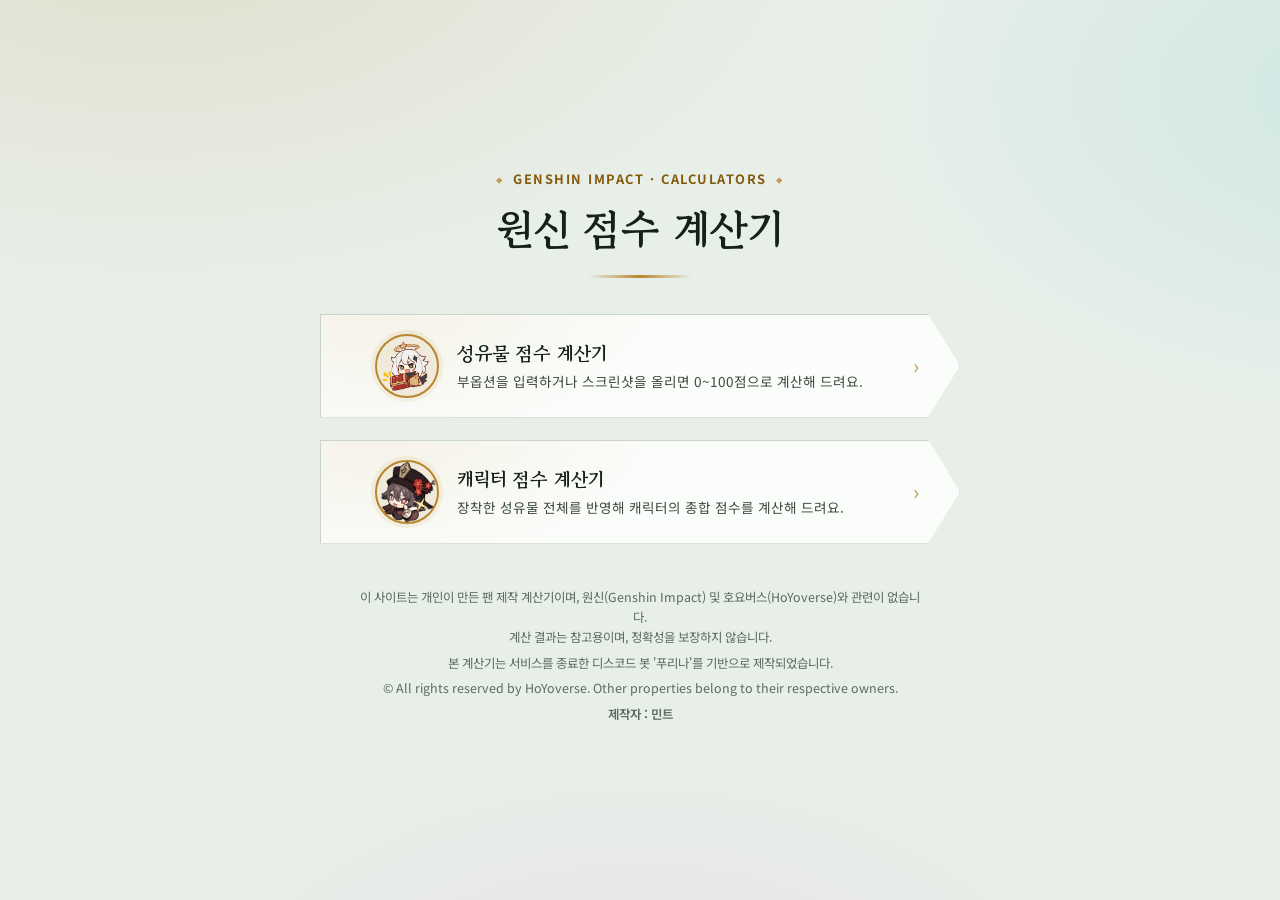
==== commit 63c9586b: "메인 페이지에서 캐릭터 점수 계산기 '준비 중' 표시 제거" ====
--- a/index.html
+++ b/index.html
@@ -105,7 +105,6 @@
       <span class="ticket__body">
         <span class="ticket__title-row">
           <span class="ticket__title">캐릭터 점수 계산기</span>
-          <span class="ticket__pill">준비 중</span>
         </span>
         <span class="ticket__desc">장착한 성유물 전체를 반영해 캐릭터의 종합 점수를 계산해 드려요.</span>
       </span>
